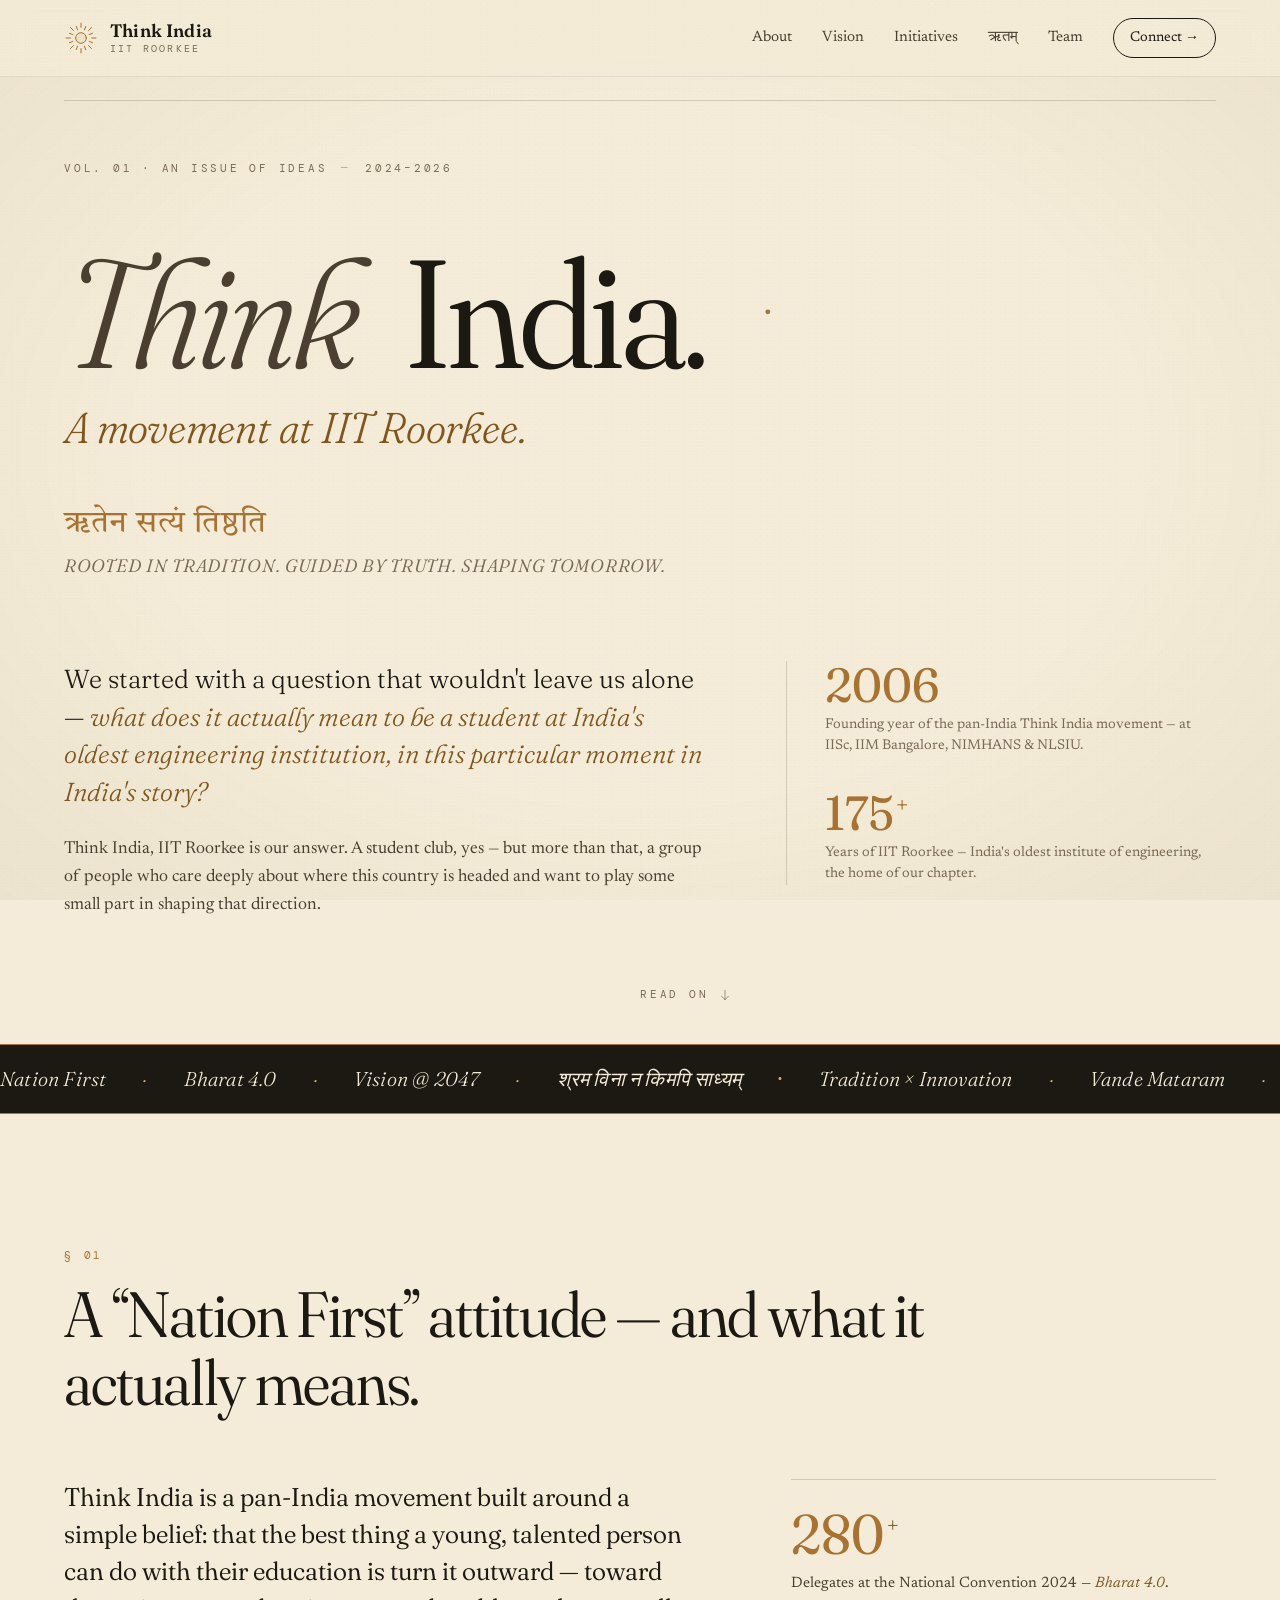
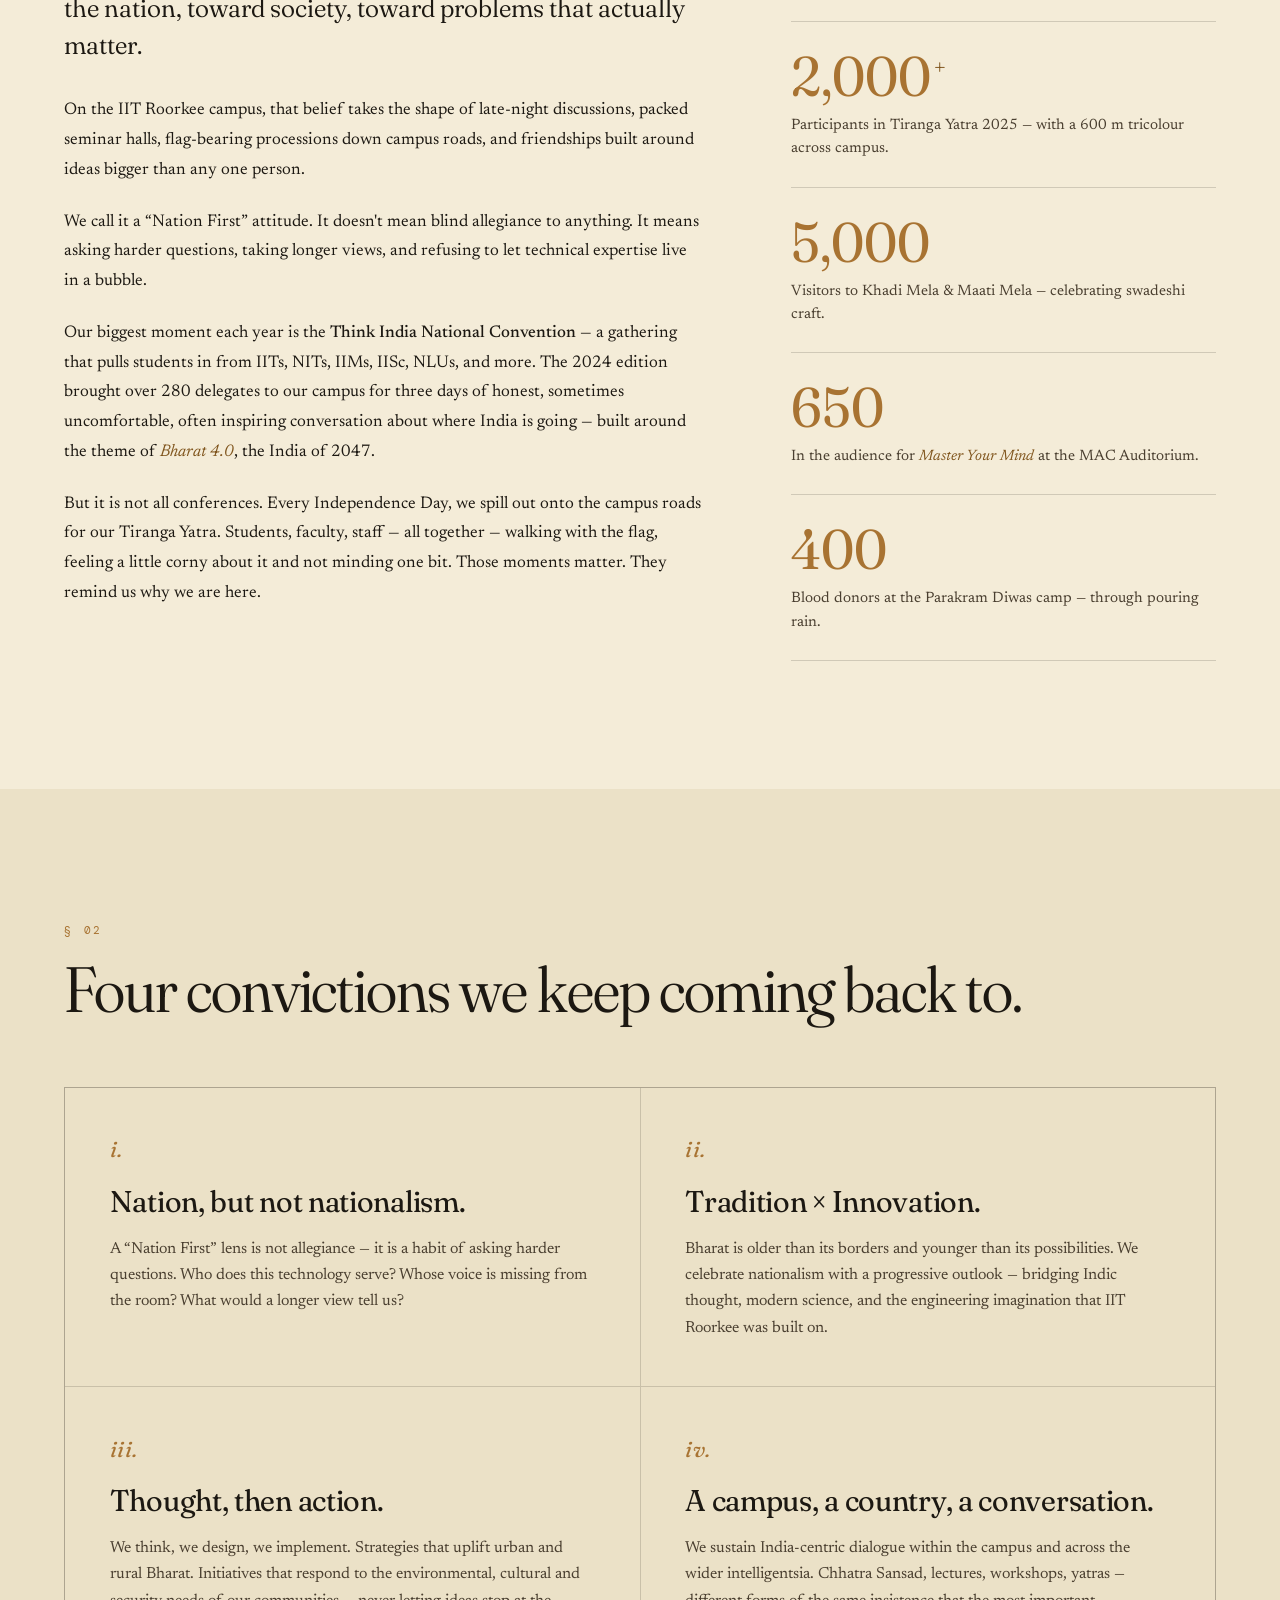
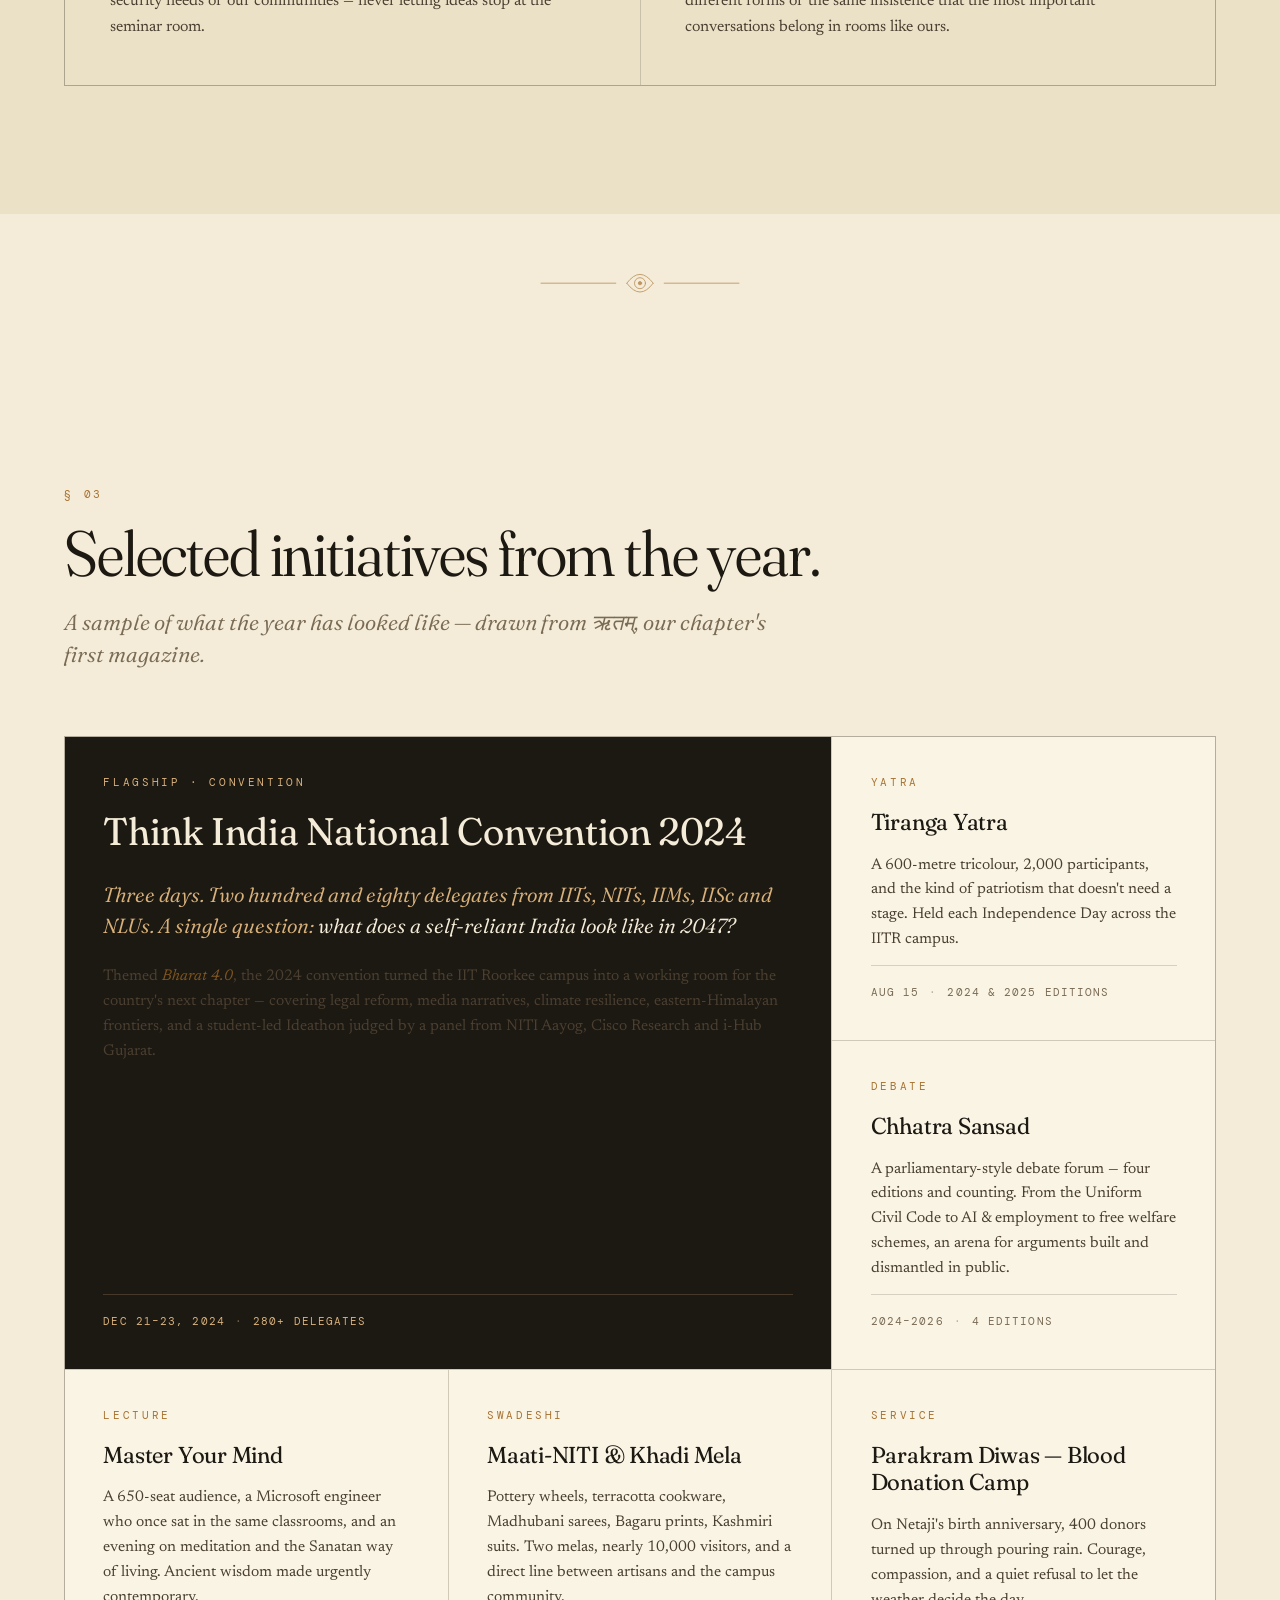
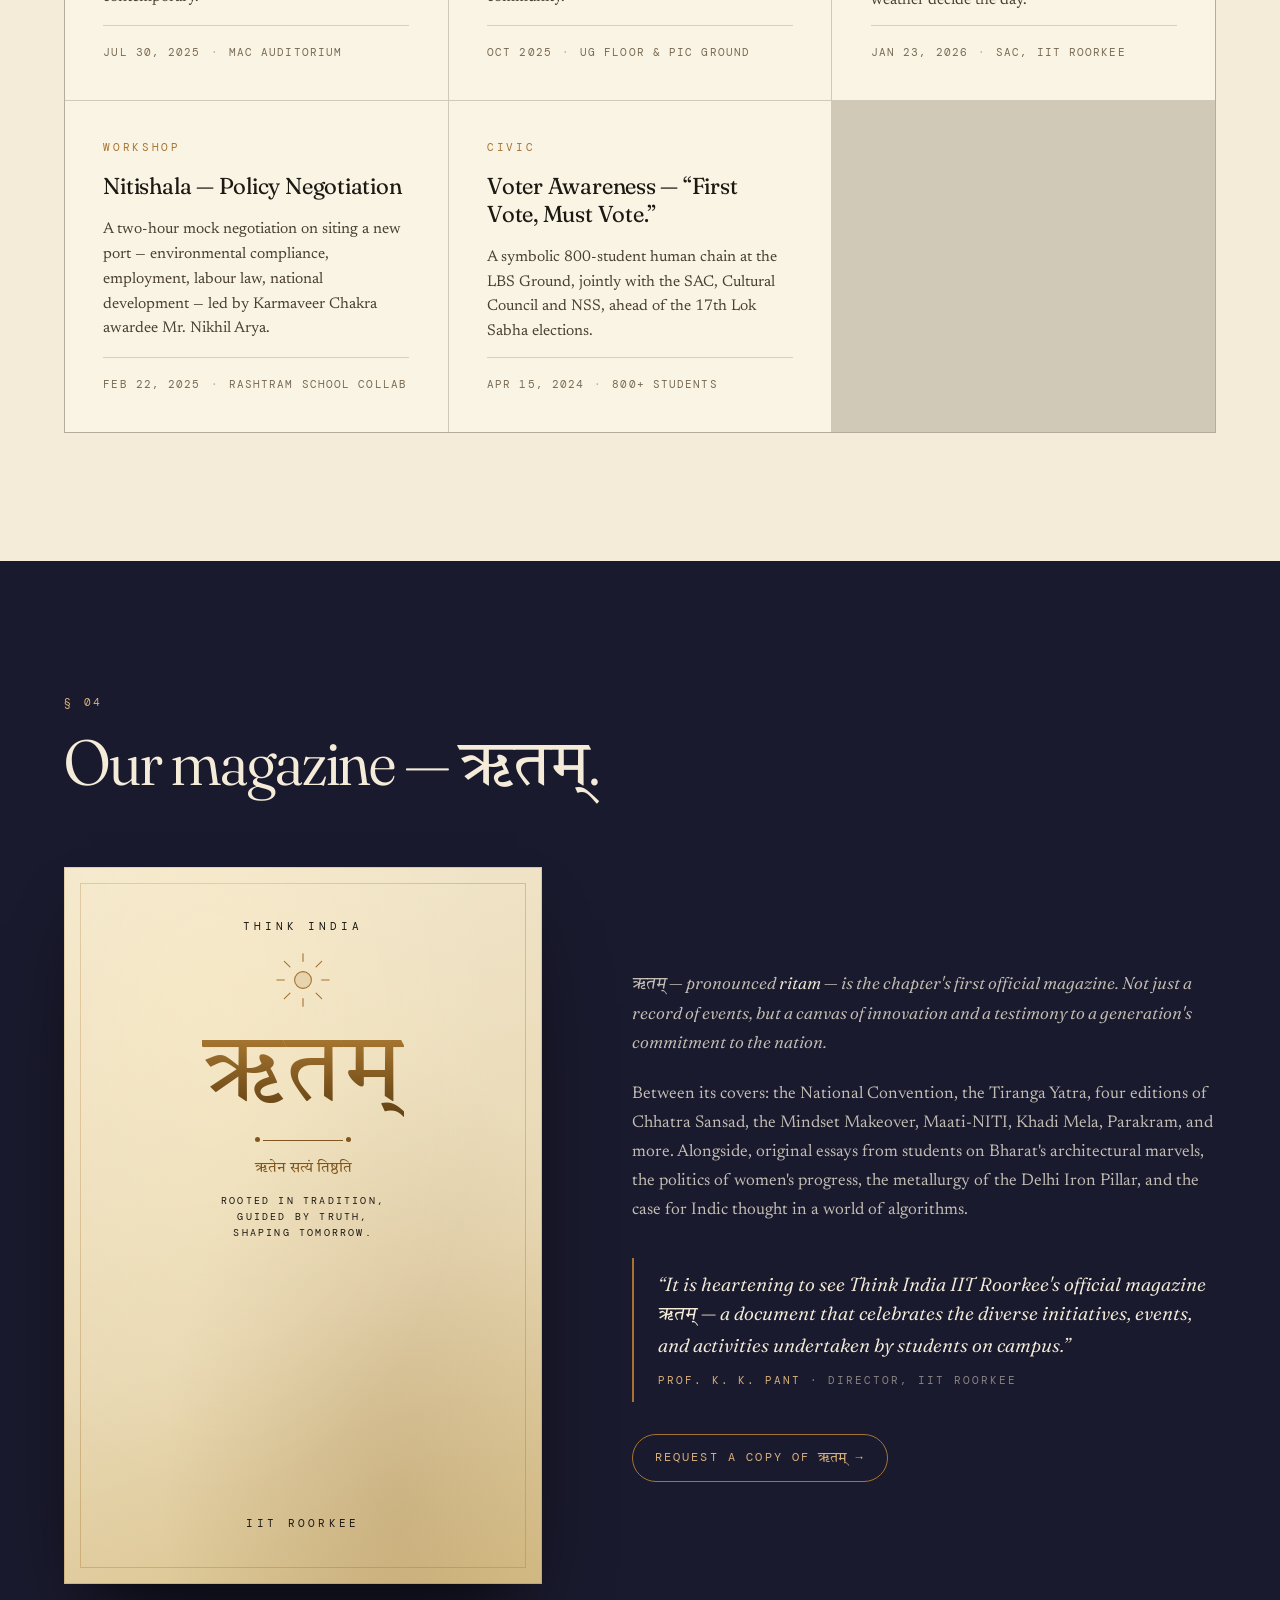
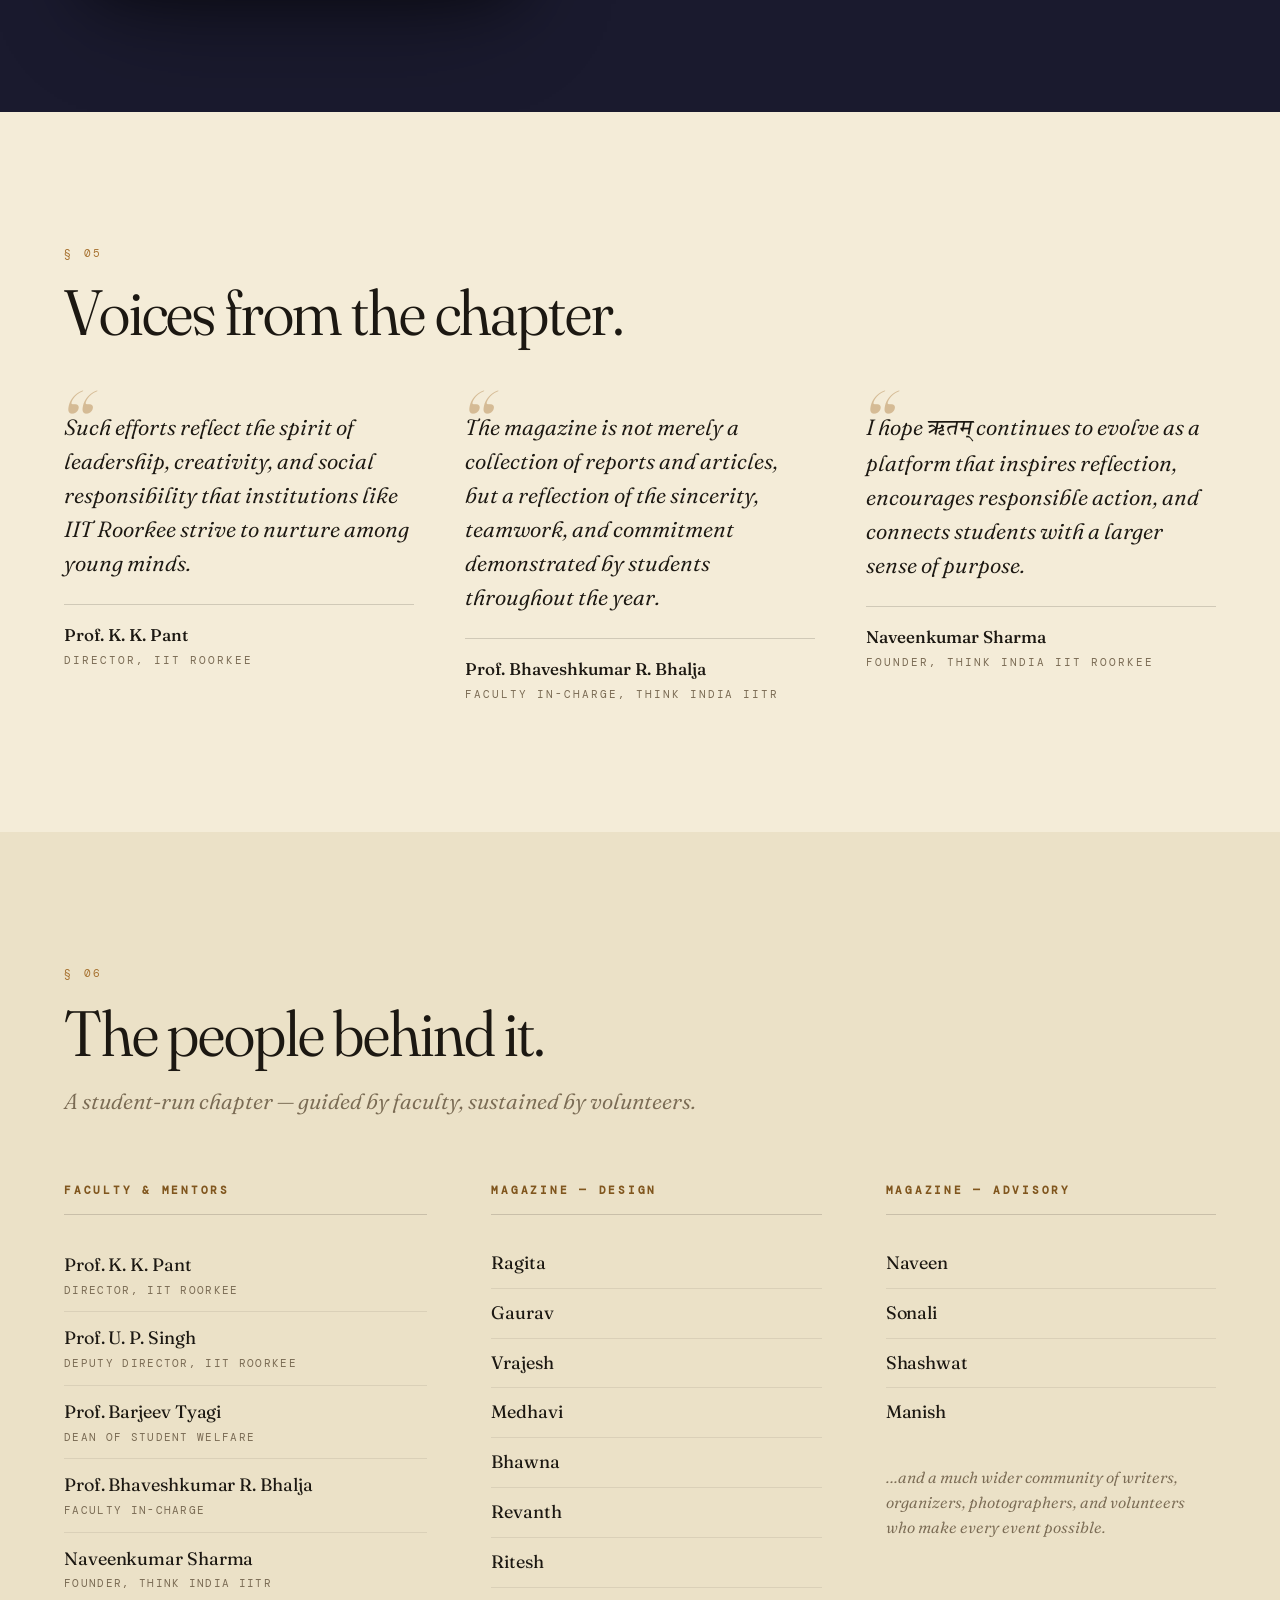
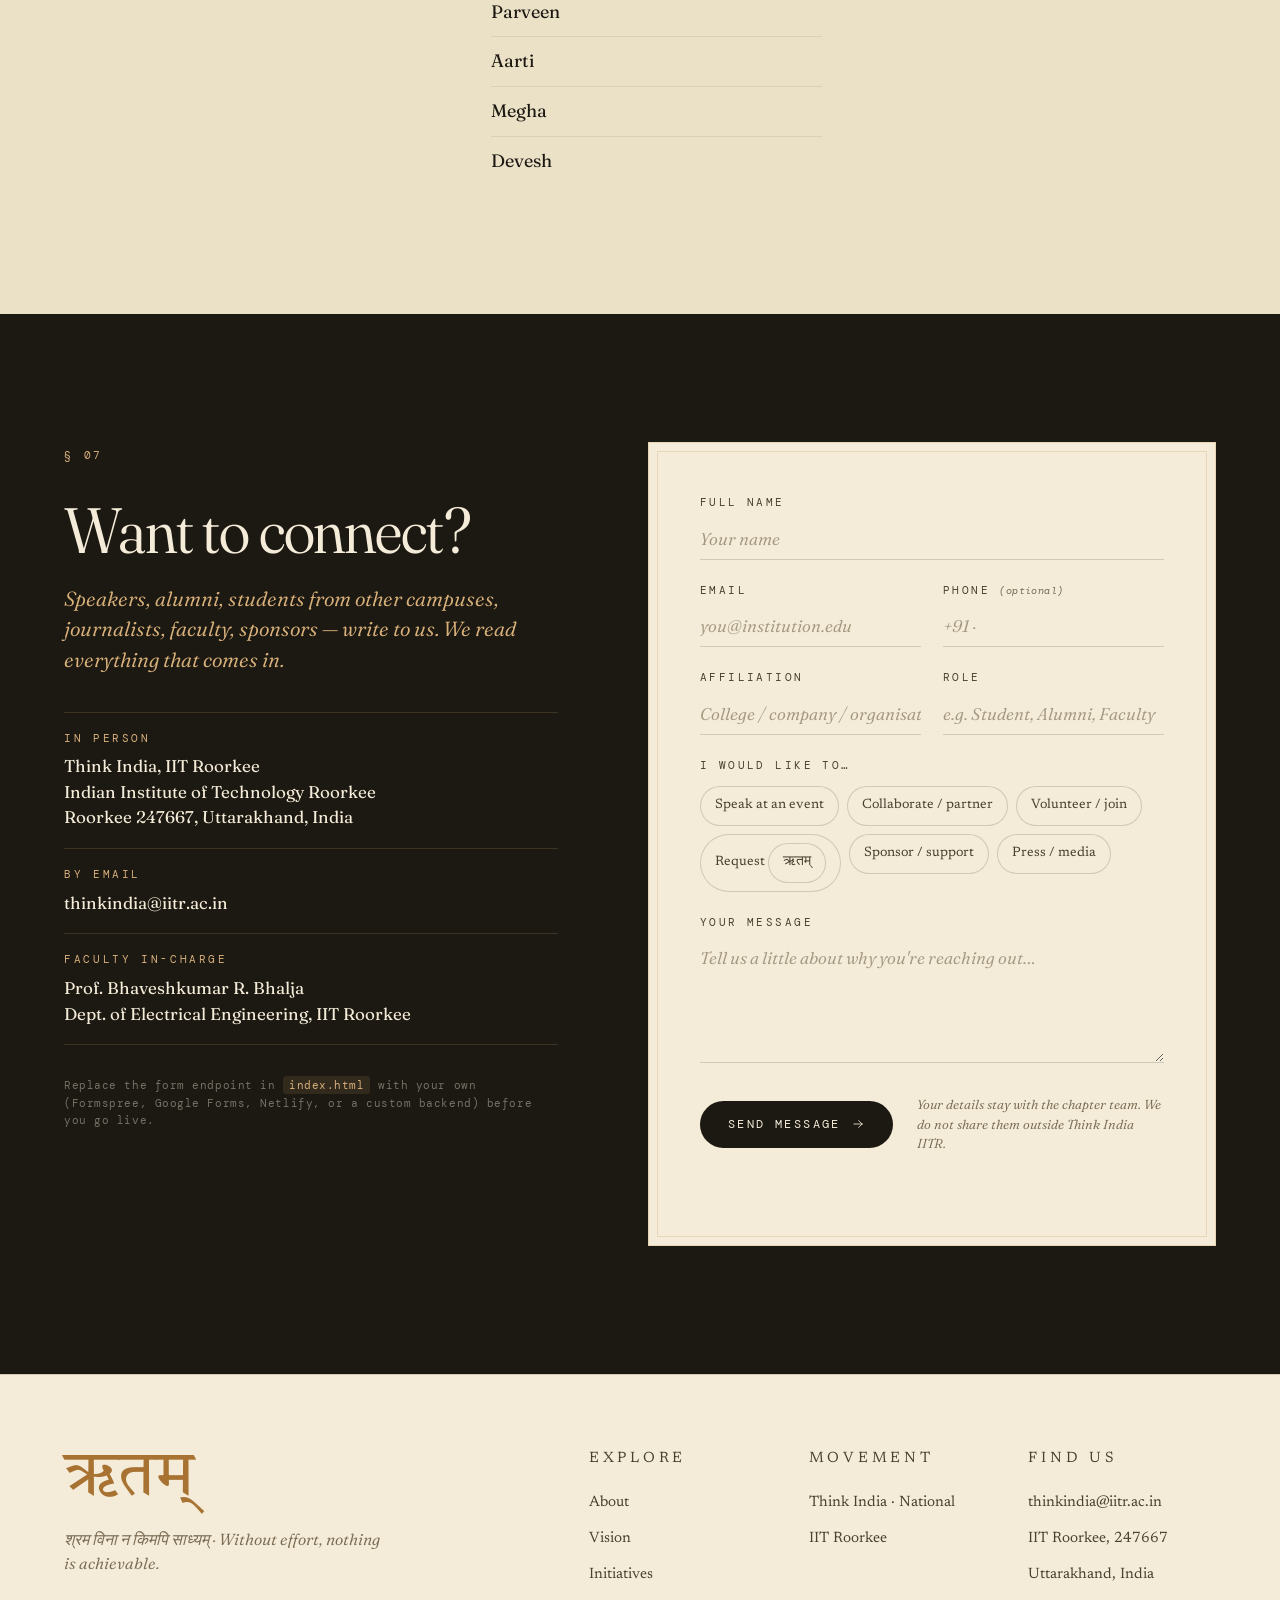
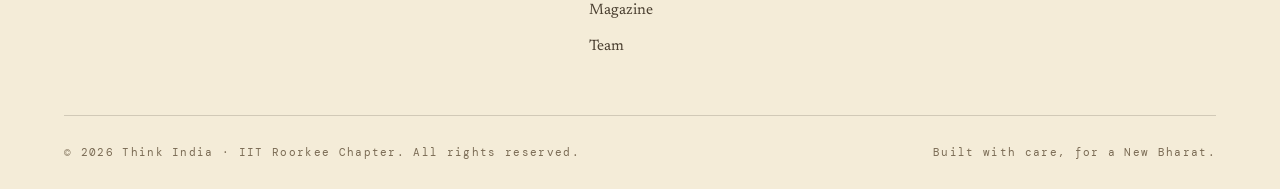
==== index.html @ 59eba66b "Add files via upload" ====
<!DOCTYPE html>
<html lang="en">
<head>
  <meta charset="UTF-8" />
  <meta name="viewport" content="width=device-width, initial-scale=1.0" />
  <title>Think India · IIT Roorkee — Rooted in Tradition, Guided by Truth</title>
  <meta name="description" content="Think India, IIT Roorkee — a student movement at India's oldest engineering institution, channeling youth potential into nation-building through dialogue, service, and a vision for Bharat 4.0." />

  <!-- Fonts: Fraunces (display serif with character) + Newsreader (literary body) + Tiro Devanagari Sanskrit (for ऋतम्) -->
  <link rel="preconnect" href="https://fonts.googleapis.com">
  <link rel="preconnect" href="https://fonts.gstatic.com" crossorigin>
  <link href="https://fonts.googleapis.com/css2?family=Fraunces:ital,opsz,wght,SOFT,WONK@0,9..144,300..900,0..100,0..1;1,9..144,300..900,0..100,0..1&family=Newsreader:ital,opsz,wght@0,6..72,300..700;1,6..72,300..700&family=Tiro+Devanagari+Sanskrit:ital@0;1&family=DM+Mono:wght@400;500&display=swap" rel="stylesheet">

  <link rel="stylesheet" href="styles.css" />
</head>
<body>

  <!-- ───────────────────────────  GRAIN OVERLAY  ─────────────────────────── -->
  <div class="grain" aria-hidden="true"></div>

  <!-- ───────────────────────────  NAVBAR  ─────────────────────────── -->
  <header class="nav" id="nav">
    <a href="#top" class="brand" aria-label="Think India IIT Roorkee — home">
      <svg class="brand-mark" viewBox="0 0 48 48" aria-hidden="true">
        <!-- Sun-rays chakra inspired mark -->
        <g stroke="currentColor" stroke-width="1.4" fill="none" stroke-linecap="round">
          <circle cx="24" cy="24" r="7.5" fill="currentColor" fill-opacity="0.08"/>
          <line x1="24" y1="3" x2="24" y2="9"/>
          <line x1="24" y1="39" x2="24" y2="45"/>
          <line x1="3" y1="24" x2="9" y2="24"/>
          <line x1="39" y1="24" x2="45" y2="24"/>
          <line x1="9.1" y1="9.1" x2="13.4" y2="13.4"/>
          <line x1="34.6" y1="34.6" x2="38.9" y2="38.9"/>
          <line x1="38.9" y1="9.1" x2="34.6" y2="13.4"/>
          <line x1="13.4" y1="34.6" x2="9.1" y2="38.9"/>
          <line x1="24" y1="6.5" x2="24" y2="11.5" transform="rotate(22.5 24 24)"/>
          <line x1="24" y1="6.5" x2="24" y2="11.5" transform="rotate(67.5 24 24)"/>
          <line x1="24" y1="6.5" x2="24" y2="11.5" transform="rotate(112.5 24 24)"/>
          <line x1="24" y1="6.5" x2="24" y2="11.5" transform="rotate(157.5 24 24)"/>
          <line x1="24" y1="6.5" x2="24" y2="11.5" transform="rotate(202.5 24 24)"/>
          <line x1="24" y1="6.5" x2="24" y2="11.5" transform="rotate(247.5 24 24)"/>
          <line x1="24" y1="6.5" x2="24" y2="11.5" transform="rotate(292.5 24 24)"/>
          <line x1="24" y1="6.5" x2="24" y2="11.5" transform="rotate(337.5 24 24)"/>
        </g>
      </svg>
      <span class="brand-text">
        <span class="brand-name">Think India</span>
        <span class="brand-sub">IIT Roorkee</span>
      </span>
    </a>

    <nav class="nav-links" aria-label="Primary">
      <a href="#about">About</a>
      <a href="#pillars">Vision</a>
      <a href="#initiatives">Initiatives</a>
      <a href="#magazine">ऋतम्</a>
      <a href="#team">Team</a>
      <a href="#connect" class="nav-cta">Connect →</a>
    </nav>

    <button class="nav-toggle" aria-label="Toggle menu" aria-expanded="false">
      <span></span><span></span><span></span>
    </button>
  </header>

  <!-- ───────────────────────────  HERO  ─────────────────────────── -->
  <section class="hero" id="top">
    <div class="hero-rule" aria-hidden="true"></div>

    <div class="hero-meta">
      <span class="hero-meta-label">Vol. 01 · An Issue of Ideas</span>
      <span class="hero-meta-divider">—</span>
      <span class="hero-meta-year">2024–2026</span>
    </div>

    <h1 class="hero-title">
      <span class="hero-title-pre">Think</span>
      <span class="hero-title-main">India.</span>
      <span class="hero-title-mark">
        <svg viewBox="0 0 40 40" aria-hidden="true">
          <circle cx="20" cy="20" r="3.5" fill="currentColor"/>
        </svg>
      </span>
      <span class="hero-title-sub">A movement at IIT Roorkee.</span>
    </h1>

    <div class="hero-shloka">
      <p class="hero-shloka-sanskrit">ऋतेन सत्यं तिष्ठति</p>
      <p class="hero-shloka-en">Rooted in tradition. Guided by truth. Shaping tomorrow.</p>
    </div>

    <div class="hero-grid">
      <div class="hero-grid-col hero-lede">
        <p>We started with a question that wouldn't leave us alone — <em>what does it actually mean to be a student at India's oldest engineering institution, in this particular moment in India's story?</em></p>
        <p class="hero-lede-2">Think India, IIT Roorkee is our answer. A student club, yes — but more than that, a group of people who care deeply about where this country is headed and want to play some small part in shaping that direction.</p>
      </div>

      <aside class="hero-grid-col hero-aside">
        <div class="hero-stat">
          <span class="hero-stat-num">2006</span>
          <span class="hero-stat-label">Founding year of the pan-India Think India movement — at IISc, IIM Bangalore, NIMHANS &amp; NLSIU.</span>
        </div>
        <div class="hero-stat">
          <span class="hero-stat-num">175<span class="hero-stat-plus">+</span></span>
          <span class="hero-stat-label">Years of IIT Roorkee — India's oldest institute of engineering, the home of our chapter.</span>
        </div>
      </aside>
    </div>

    <a href="#about" class="hero-scroll" aria-label="Scroll to read more">
      <span>Read on</span>
      <svg viewBox="0 0 24 24" aria-hidden="true"><path d="M12 4v16m0 0-6-6m6 6 6-6" stroke="currentColor" stroke-width="1.2" fill="none" stroke-linecap="round"/></svg>
    </a>
  </section>

  <!-- ───────────────────────────  RUNNING TICKER  ─────────────────────────── -->
  <div class="ticker" aria-hidden="true">
    <div class="ticker-track">
      <span>Nation First</span><span>·</span>
      <span>Bharat 4.0</span><span>·</span>
      <span>Vision @ 2047</span><span>·</span>
      <span>श्रम विना न किमपि साध्यम्</span><span>·</span>
      <span>Tradition × Innovation</span><span>·</span>
      <span>Vande Mataram</span><span>·</span>
      <span>Service · Dialogue · Dharma</span><span>·</span>
      <span>Nation First</span><span>·</span>
      <span>Bharat 4.0</span><span>·</span>
      <span>Vision @ 2047</span><span>·</span>
      <span>श्रम विना न किमपि साध्यम्</span><span>·</span>
      <span>Tradition × Innovation</span><span>·</span>
    </div>
  </div>

  <!-- ───────────────────────────  ABOUT  ─────────────────────────── -->
  <section class="section section-about" id="about">
    <header class="section-head">
      <span class="section-num">§ 01</span>
      <h2 class="section-title">A “Nation&nbsp;First” attitude — and what it actually means.</h2>
    </header>

    <div class="about-grid">
      <div class="about-text">
        <p class="about-lead">Think India is a pan-India movement built around a simple belief: that the best thing a young, talented person can do with their education is turn it outward — toward the nation, toward society, toward problems that actually matter.</p>

        <p>On the IIT Roorkee campus, that belief takes the shape of late-night discussions, packed seminar halls, flag-bearing processions down campus roads, and friendships built around ideas bigger than any one person.</p>

        <p>We call it a “Nation First” attitude. It doesn't mean blind allegiance to anything. It means asking harder questions, taking longer views, and refusing to let technical expertise live in a bubble.</p>

        <p>Our biggest moment each year is the <strong>Think India National Convention</strong> — a gathering that pulls students in from IITs, NITs, IIMs, IISc, NLUs, and more. The 2024 edition brought over 280 delegates to our campus for three days of honest, sometimes uncomfortable, often inspiring conversation about where India is going — built around the theme of <em>Bharat 4.0</em>, the India of 2047.</p>

        <p>But it is not all conferences. Every Independence Day, we spill out onto the campus roads for our Tiranga Yatra. Students, faculty, staff — all together — walking with the flag, feeling a little corny about it and not minding one bit. Those moments matter. They remind us why we are here.</p>
      </div>

      <aside class="about-stats" aria-label="Highlights">
        <div class="stat">
          <span class="stat-figure">280<span class="stat-plus">+</span></span>
          <span class="stat-line">Delegates at the National Convention 2024 — <em>Bharat 4.0</em>.</span>
        </div>
        <div class="stat">
          <span class="stat-figure">2,000<span class="stat-plus">+</span></span>
          <span class="stat-line">Participants in Tiranga Yatra 2025 — with a 600 m tricolour across campus.</span>
        </div>
        <div class="stat">
          <span class="stat-figure">5,000</span>
          <span class="stat-line">Visitors to Khadi Mela &amp; Maati Mela — celebrating swadeshi craft.</span>
        </div>
        <div class="stat">
          <span class="stat-figure">650</span>
          <span class="stat-line">In the audience for <em>Master Your Mind</em> at the MAC Auditorium.</span>
        </div>
        <div class="stat">
          <span class="stat-figure">400</span>
          <span class="stat-line">Blood donors at the Parakram Diwas camp — through pouring rain.</span>
        </div>
      </aside>
    </div>
  </section>

  <!-- ───────────────────────────  PILLARS  ─────────────────────────── -->
  <section class="section section-pillars" id="pillars">
    <header class="section-head">
      <span class="section-num">§ 02</span>
      <h2 class="section-title">Four convictions we keep coming back to.</h2>
    </header>

    <div class="pillars">
      <article class="pillar">
        <span class="pillar-num">i.</span>
        <h3 class="pillar-title">Nation, but not nationalism.</h3>
        <p>A “Nation First” lens is not allegiance — it is a habit of asking harder questions. Who does this technology serve? Whose voice is missing from the room? What would a longer view tell us?</p>
      </article>

      <article class="pillar">
        <span class="pillar-num">ii.</span>
        <h3 class="pillar-title">Tradition × Innovation.</h3>
        <p>Bharat is older than its borders and younger than its possibilities. We celebrate nationalism with a progressive outlook — bridging Indic thought, modern science, and the engineering imagination that IIT Roorkee was built on.</p>
      </article>

      <article class="pillar">
        <span class="pillar-num">iii.</span>
        <h3 class="pillar-title">Thought, then action.</h3>
        <p>We think, we design, we implement. Strategies that uplift urban and rural Bharat. Initiatives that respond to the environmental, cultural and security needs of our communities — never letting ideas stop at the seminar room.</p>
      </article>

      <article class="pillar">
        <span class="pillar-num">iv.</span>
        <h3 class="pillar-title">A campus, a country, a conversation.</h3>
        <p>We sustain India-centric dialogue within the campus and across the wider intelligentsia. Chhatra Sansad, lectures, workshops, yatras — different forms of the same insistence that the most important conversations belong in rooms like ours.</p>
      </article>
    </div>
  </section>

  <!-- ───────────────────────────  ORNAMENT  ─────────────────────────── -->
  <div class="ornament" aria-hidden="true">
    <svg viewBox="0 0 200 24" preserveAspectRatio="xMidYMid meet">
      <g stroke="currentColor" fill="none" stroke-width="0.8" stroke-linecap="round">
        <line x1="10" y1="12" x2="78" y2="12"/>
        <line x1="122" y1="12" x2="190" y2="12"/>
        <circle cx="100" cy="12" r="5"/>
        <circle cx="100" cy="12" r="1.5" fill="currentColor"/>
        <path d="M88 12 Q 94 4, 100 4 Q 106 4, 112 12"/>
        <path d="M88 12 Q 94 20, 100 20 Q 106 20, 112 12"/>
      </g>
    </svg>
  </div>

  <!-- ───────────────────────────  INITIATIVES  ─────────────────────────── -->
  <section class="section section-initiatives" id="initiatives">
    <header class="section-head">
      <span class="section-num">§ 03</span>
      <h2 class="section-title">Selected initiatives from the year.</h2>
      <p class="section-deck">A sample of what the year has looked like — drawn from <em>ऋतम्</em>, our chapter's first magazine.</p>
    </header>

    <div class="cards">

      <article class="card card-feature">
        <span class="card-kicker">Flagship · Convention</span>
        <h3 class="card-title">Think India National Convention 2024</h3>
        <p class="card-deck">Three days. Two hundred and eighty delegates from IITs, NITs, IIMs, IISc and NLUs. A single question: <em>what does a self-reliant India look like in 2047?</em></p>
        <p>Themed <em>Bharat 4.0</em>, the 2024 convention turned the IIT Roorkee campus into a working room for the country's next chapter — covering legal reform, media narratives, climate resilience, eastern-Himalayan frontiers, and a student-led Ideathon judged by a panel from NITI Aayog, Cisco Research and i-Hub Gujarat.</p>
        <div class="card-meta"><span>Dec 21–23, 2024</span><span>·</span><span>280+ delegates</span></div>
      </article>

      <article class="card">
        <span class="card-kicker">Yatra</span>
        <h3 class="card-title">Tiranga Yatra</h3>
        <p>A 600-metre tricolour, 2,000 participants, and the kind of patriotism that doesn't need a stage. Held each Independence Day across the IITR campus.</p>
        <div class="card-meta"><span>Aug 15</span><span>·</span><span>2024 &amp; 2025 editions</span></div>
      </article>

      <article class="card">
        <span class="card-kicker">Debate</span>
        <h3 class="card-title">Chhatra Sansad</h3>
        <p>A parliamentary-style debate forum — four editions and counting. From the Uniform Civil Code to AI &amp; employment to free welfare schemes, an arena for arguments built and dismantled in public.</p>
        <div class="card-meta"><span>2024–2026</span><span>·</span><span>4 editions</span></div>
      </article>

      <article class="card">
        <span class="card-kicker">Lecture</span>
        <h3 class="card-title">Master Your Mind</h3>
        <p>A 650-seat audience, a Microsoft engineer who once sat in the same classrooms, and an evening on meditation and the Sanatan way of living. Ancient wisdom made urgently contemporary.</p>
        <div class="card-meta"><span>Jul 30, 2025</span><span>·</span><span>MAC Auditorium</span></div>
      </article>

      <article class="card">
        <span class="card-kicker">Swadeshi</span>
        <h3 class="card-title">Maati-NITI &amp; Khadi Mela</h3>
        <p>Pottery wheels, terracotta cookware, Madhubani sarees, Bagaru prints, Kashmiri suits. Two melas, nearly 10,000 visitors, and a direct line between artisans and the campus community.</p>
        <div class="card-meta"><span>Oct 2025</span><span>·</span><span>UG Floor &amp; PIC Ground</span></div>
      </article>

      <article class="card">
        <span class="card-kicker">Service</span>
        <h3 class="card-title">Parakram Diwas — Blood Donation Camp</h3>
        <p>On Netaji's birth anniversary, 400 donors turned up through pouring rain. Courage, compassion, and a quiet refusal to let the weather decide the day.</p>
        <div class="card-meta"><span>Jan 23, 2026</span><span>·</span><span>SAC, IIT Roorkee</span></div>
      </article>

      <article class="card">
        <span class="card-kicker">Workshop</span>
        <h3 class="card-title">Nitishala — Policy Negotiation</h3>
        <p>A two-hour mock negotiation on siting a new port — environmental compliance, employment, labour law, national development — led by Karmaveer Chakra awardee Mr. Nikhil Arya.</p>
        <div class="card-meta"><span>Feb 22, 2025</span><span>·</span><span>Rashtram School collab</span></div>
      </article>

      <article class="card">
        <span class="card-kicker">Civic</span>
        <h3 class="card-title">Voter Awareness — “First Vote, Must Vote.”</h3>
        <p>A symbolic 800-student human chain at the LBS Ground, jointly with the SAC, Cultural Council and NSS, ahead of the 17th Lok Sabha elections.</p>
        <div class="card-meta"><span>Apr 15, 2024</span><span>·</span><span>800+ students</span></div>
      </article>

    </div>
  </section>

  <!-- ───────────────────────────  MAGAZINE: ऋतम्  ─────────────────────────── -->
  <section class="section section-magazine" id="magazine">
    <header class="section-head section-head-light">
      <span class="section-num section-num-light">§ 04</span>
      <h2 class="section-title section-title-light">Our magazine — <span class="devnagri">ऋतम्</span>.</h2>
    </header>

    <div class="magazine-grid">
      <div class="magazine-cover" aria-hidden="true">
        <div class="magazine-cover-inner">
          <span class="mc-top">THINK INDIA</span>
          <div class="mc-mark">
            <svg viewBox="0 0 60 60">
              <g stroke="currentColor" fill="none" stroke-width="1.2" stroke-linecap="round">
                <circle cx="30" cy="30" r="9" fill="currentColor" fill-opacity="0.15"/>
                <line x1="30" y1="2" x2="30" y2="10"/>
                <line x1="30" y1="50" x2="30" y2="58"/>
                <line x1="2" y1="30" x2="10" y2="30"/>
                <line x1="50" y1="30" x2="58" y2="30"/>
                <line x1="10" y1="10" x2="16" y2="16"/>
                <line x1="44" y1="44" x2="50" y2="50"/>
                <line x1="50" y1="10" x2="44" y2="16"/>
                <line x1="16" y1="44" x2="10" y2="50"/>
              </g>
            </svg>
          </div>
          <span class="mc-title devnagri">ऋतम्</span>
          <span class="mc-rule"></span>
          <span class="mc-shloka devnagri">ऋतेन सत्यं तिष्ठति</span>
          <span class="mc-tag">ROOTED IN TRADITION,<br/>GUIDED BY TRUTH,<br/>SHAPING TOMORROW.</span>
          <span class="mc-bottom">IIT ROORKEE</span>
        </div>
      </div>

      <div class="magazine-text">
        <p class="magazine-deck"><span class="devnagri">ऋतम्</span> — pronounced <em>ritam</em> — is the chapter's first official magazine. Not just a record of events, but a canvas of innovation and a testimony to a generation's commitment to the nation.</p>

        <p>Between its covers: the National Convention, the Tiranga Yatra, four editions of Chhatra Sansad, the Mindset Makeover, Maati-NITI, Khadi Mela, Parakram, and more. Alongside, original essays from students on Bharat's architectural marvels, the politics of women's progress, the metallurgy of the Delhi Iron Pillar, and the case for Indic thought in a world of algorithms.</p>

        <blockquote>
          <p>“It is heartening to see Think India IIT Roorkee's official magazine <span class="devnagri">ऋतम्</span> — a document that celebrates the diverse initiatives, events, and activities undertaken by students on campus.”</p>
          <cite>Prof. K. K. Pant<span> · Director, IIT Roorkee</span></cite>
        </blockquote>

        <a href="#connect" class="btn-ghost">Request a copy of <span class="devnagri">ऋतम्</span> →</a>
      </div>
    </div>
  </section>

  <!-- ───────────────────────────  VOICES  ─────────────────────────── -->
  <section class="section section-voices">
    <header class="section-head">
      <span class="section-num">§ 05</span>
      <h2 class="section-title">Voices from the chapter.</h2>
    </header>

    <div class="voices">
      <figure class="voice">
        <blockquote>
          <p>Such efforts reflect the spirit of leadership, creativity, and social responsibility that institutions like IIT Roorkee strive to nurture among young minds.</p>
        </blockquote>
        <figcaption>
          <span class="voice-name">Prof. K. K. Pant</span>
          <span class="voice-role">Director, IIT Roorkee</span>
        </figcaption>
      </figure>

      <figure class="voice">
        <blockquote>
          <p>The magazine is not merely a collection of reports and articles, but a reflection of the sincerity, teamwork, and commitment demonstrated by students throughout the year.</p>
        </blockquote>
        <figcaption>
          <span class="voice-name">Prof. Bhaveshkumar R. Bhalja</span>
          <span class="voice-role">Faculty In-Charge, Think India IITR</span>
        </figcaption>
      </figure>

      <figure class="voice">
        <blockquote>
          <p>I hope <span class="devnagri">ऋतम्</span> continues to evolve as a platform that inspires reflection, encourages responsible action, and connects students with a larger sense of purpose.</p>
        </blockquote>
        <figcaption>
          <span class="voice-name">Naveenkumar Sharma</span>
          <span class="voice-role">Founder, Think India IIT Roorkee</span>
        </figcaption>
      </figure>
    </div>
  </section>

  <!-- ───────────────────────────  TEAM  ─────────────────────────── -->
  <section class="section section-team" id="team">
    <header class="section-head">
      <span class="section-num">§ 06</span>
      <h2 class="section-title">The people behind it.</h2>
      <p class="section-deck">A student-run chapter — guided by faculty, sustained by volunteers.</p>
    </header>

    <div class="team-grid">
      <div class="team-block">
        <h3 class="team-block-title">Faculty &amp; mentors</h3>
        <ul class="team-list">
          <li><span class="team-name">Prof. K. K. Pant</span><span class="team-role">Director, IIT Roorkee</span></li>
          <li><span class="team-name">Prof. U. P. Singh</span><span class="team-role">Deputy Director, IIT Roorkee</span></li>
          <li><span class="team-name">Prof. Barjeev Tyagi</span><span class="team-role">Dean of Student Welfare</span></li>
          <li><span class="team-name">Prof. Bhaveshkumar R. Bhalja</span><span class="team-role">Faculty In-Charge</span></li>
          <li><span class="team-name">Naveenkumar Sharma</span><span class="team-role">Founder, Think India IITR</span></li>
        </ul>
      </div>

      <div class="team-block">
        <h3 class="team-block-title">Magazine — design</h3>
        <ul class="team-list team-list-compact">
          <li><span class="team-name">Ragita</span></li>
          <li><span class="team-name">Gaurav</span></li>
          <li><span class="team-name">Vrajesh</span></li>
          <li><span class="team-name">Medhavi</span></li>
          <li><span class="team-name">Bhawna</span></li>
          <li><span class="team-name">Revanth</span></li>
          <li><span class="team-name">Ritesh</span></li>
          <li><span class="team-name">Parveen</span></li>
          <li><span class="team-name">Aarti</span></li>
          <li><span class="team-name">Megha</span></li>
          <li><span class="team-name">Devesh</span></li>
        </ul>
      </div>

      <div class="team-block">
        <h3 class="team-block-title">Magazine — advisory</h3>
        <ul class="team-list team-list-compact">
          <li><span class="team-name">Naveen</span></li>
          <li><span class="team-name">Sonali</span></li>
          <li><span class="team-name">Shashwat</span></li>
          <li><span class="team-name">Manish</span></li>
        </ul>
        <p class="team-note">…and a much wider community of writers, organizers, photographers, and volunteers who make every event possible.</p>
      </div>
    </div>
  </section>

  <!-- ───────────────────────────  CONNECT FORM  ─────────────────────────── -->
  <section class="section section-connect" id="connect">
    <div class="connect-grid">
      <div class="connect-text">
        <span class="section-num">§ 07</span>
        <h2 class="connect-title">Want to connect?</h2>
        <p class="connect-deck">Speakers, alumni, students from other campuses, journalists, faculty, sponsors — write to us. We read everything that comes in.</p>

        <ul class="connect-channels">
          <li>
            <span class="connect-channel-label">In person</span>
            <span class="connect-channel-value">Think India, IIT Roorkee<br/>Indian Institute of Technology Roorkee<br/>Roorkee 247667, Uttarakhand, India</span>
          </li>
          <li>
            <span class="connect-channel-label">By email</span>
            <a class="connect-channel-value" href="mailto:thinkindia@iitr.ac.in">thinkindia@iitr.ac.in</a>
          </li>
          <li>
            <span class="connect-channel-label">Faculty In-Charge</span>
            <span class="connect-channel-value">Prof. Bhaveshkumar R. Bhalja<br/>Dept. of Electrical Engineering, IIT Roorkee</span>
          </li>
        </ul>

        <p class="connect-fine">Replace the form endpoint in <code>index.html</code> with your own (Formspree, Google Forms, Netlify, or a custom backend) before you go live.</p>
      </div>

      <form class="connect-form" id="connect-form"
          name="connect"
          method="POST"
          data-netlify="true"
          netlify-honeypot="bot-field">
  <input type="hidden" name="form-name" value="connect" />
  <p class="hidden" style="display:none">
    <label>Don't fill this out: <input name="bot-field" /></label>
  </p>
        <div class="form-row">
          <label class="form-field">
            <span class="form-label">Full name</span>
            <input type="text" name="name" required autocomplete="name" placeholder="Your name" />
          </label>
        </div>

        <div class="form-row form-row-2">
          <label class="form-field">
            <span class="form-label">Email</span>
            <input type="email" name="email" required autocomplete="email" placeholder="you@institution.edu" />
          </label>
          <label class="form-field">
            <span class="form-label">Phone <span class="form-opt">(optional)</span></span>
            <input type="tel" name="phone" autocomplete="tel" placeholder="+91 ·" />
          </label>
        </div>

        <div class="form-row form-row-2">
          <label class="form-field">
            <span class="form-label">Affiliation</span>
            <input type="text" name="affiliation" placeholder="College / company / organisation" />
          </label>
          <label class="form-field">
            <span class="form-label">Role</span>
            <input type="text" name="role" placeholder="e.g. Student, Alumni, Faculty" />
          </label>
        </div>

        <div class="form-row">
          <fieldset class="form-fieldset">
            <legend class="form-label">I would like to…</legend>
            <div class="form-chips">
              <label class="chip"><input type="checkbox" name="interest" value="speak"/><span>Speak at an event</span></label>
              <label class="chip"><input type="checkbox" name="interest" value="collab"/><span>Collaborate / partner</span></label>
              <label class="chip"><input type="checkbox" name="interest" value="volunteer"/><span>Volunteer / join</span></label>
              <label class="chip"><input type="checkbox" name="interest" value="magazine"/><span>Request <span class="devnagri">ऋतम्</span></span></label>
              <label class="chip"><input type="checkbox" name="interest" value="sponsor"/><span>Sponsor / support</span></label>
              <label class="chip"><input type="checkbox" name="interest" value="press"/><span>Press / media</span></label>
            </div>
          </fieldset>
        </div>

        <div class="form-row">
          <label class="form-field">
            <span class="form-label">Your message</span>
            <textarea name="message" rows="5" required placeholder="Tell us a little about why you're reaching out…"></textarea>
          </label>
        </div>

        <div class="form-row form-row-actions">
          <button type="submit" class="btn-primary">
            <span>Send message</span>
            <svg viewBox="0 0 24 24" aria-hidden="true"><path d="M5 12h14m0 0-6-6m6 6-6 6" stroke="currentColor" stroke-width="1.4" fill="none" stroke-linecap="round"/></svg>
          </button>
          <span class="form-privacy">Your details stay with the chapter team. We do not share them outside Think India IITR.</span>
        </div>

        <div class="form-status" id="form-status" role="status" aria-live="polite"></div>
      </form>
    </div>
  </section>

  <!-- ───────────────────────────  FOOTER  ─────────────────────────── -->
  <footer class="footer">
    <div class="footer-top">
      <div class="footer-brand">
        <span class="footer-mark devnagri">ऋतम्</span>
        <p class="footer-motto">श्रम विना न किमपि साध्यम् · Without effort, nothing is achievable.</p>
      </div>

      <div class="footer-cols">
        <div class="footer-col">
          <span class="footer-col-title">Explore</span>
          <a href="#about">About</a>
          <a href="#pillars">Vision</a>
          <a href="#initiatives">Initiatives</a>
          <a href="#magazine">Magazine</a>
          <a href="#team">Team</a>
        </div>

        <div class="footer-col">
          <span class="footer-col-title">Movement</span>
          <a href="https://www.thinkindiaofficial.org" target="_blank" rel="noopener">Think India · National</a>
          <a href="https://www.iitr.ac.in" target="_blank" rel="noopener">IIT Roorkee</a>
        </div>

        <div class="footer-col">
          <span class="footer-col-title">Find us</span>
          <a href="mailto:thinkindia@iitr.ac.in">thinkindia@iitr.ac.in</a>
          <span>IIT Roorkee, 247667</span>
          <span>Uttarakhand, India</span>
        </div>
      </div>
    </div>

    <div class="footer-bottom">
      <span>© <span id="year">2026</span> Think India · IIT Roorkee Chapter. All rights reserved.</span>
      <span>Built with care, for a New Bharat.</span>
    </div>
  </footer>

  <script src="script.js"></script>
</body>
</html>
---- styles.css ----
/* ============================================================
   Think India · IIT Roorkee — Website
   A refined editorial design rooted in the ऋतम् magazine aesthetic.
   Parchment, deep ink, antique gold, and a touch of indigo.
   ============================================================ */

/* ─────────────────────────  TOKENS  ───────────────────────── */
:root {
  /* Palette — drawn from the magazine cover. */
  --ink:           #1c1812;       /* deep warm black for text */
  --ink-soft:      #4a3f30;       /* secondary text */
  --ink-muted:     #7a6b54;       /* muted captions */
  --paper:         #f4ecd8;       /* primary parchment */
  --paper-2:       #ebe1c7;       /* slightly darker panels */
  --paper-3:       #f9f4e4;       /* lifted cards */
  --gold:          #a87332;       /* primary accent — antique gold */
  --gold-deep:     #80561e;       /* hover / pressed */
  --gold-soft:     #d7b07a;       /* highlights */
  --emerald:       #2a4a3a;       /* deep green — subtle 2nd accent */
  --indigo-dark:   #1a1a2e;       /* magazine section bg */
  --indigo-paper:  #efe6cf;       /* magazine cream */
  --line:          rgba(28, 24, 18, 0.16);
  --line-soft:     rgba(28, 24, 18, 0.08);

  /* Typography */
  --f-display: "Fraunces", "Cormorant Garamond", Georgia, serif;
  --f-body:    "Newsreader", "EB Garamond", Georgia, serif;
  --f-deva:    "Tiro Devanagari Sanskrit", "Newsreader", serif;
  --f-mono:    "DM Mono", "JetBrains Mono", ui-monospace, monospace;

  /* Spacing */
  --shell-pad-x: clamp(20px, 5vw, 80px);
  --section-y:   clamp(72px, 10vw, 144px);

  /* Motion */
  --ease: cubic-bezier(0.22, 1, 0.36, 1);
}

/* ─────────────────────────  RESET  ───────────────────────── */
*, *::before, *::after { box-sizing: border-box; }
html { scroll-behavior: smooth; -webkit-text-size-adjust: 100%; }
body {
  margin: 0;
  font-family: var(--f-body);
  font-weight: 400;
  font-size: 17px;
  line-height: 1.6;
  color: var(--ink);
  background: var(--paper);
  -webkit-font-smoothing: antialiased;
  -moz-osx-font-smoothing: grayscale;
  font-feature-settings: "kern", "liga", "calt";
  overflow-x: hidden;
}

img { max-width: 100%; display: block; }
a   { color: inherit; text-decoration: none; }
button { font: inherit; cursor: pointer; }

::selection { background: var(--gold); color: var(--paper); }

/* Devanagari helper — applied wherever Sanskrit appears */
.devnagri {
  font-family: var(--f-deva);
  font-weight: 400;
  letter-spacing: 0;
}

/* ─────────────────────────  PAPER GRAIN  ───────────────────────── */
.grain {
  position: fixed;
  inset: 0;
  pointer-events: none;
  z-index: 100;
  opacity: 0.35;
  mix-blend-mode: multiply;
  background-image:
    radial-gradient(rgba(80, 60, 30, 0.04) 1px, transparent 1px),
    radial-gradient(rgba(80, 60, 30, 0.03) 1px, transparent 1px);
  background-size: 3px 3px, 7px 7px;
  background-position: 0 0, 1px 1px;
}

/* Subtle vignette to soften the page edges */
body::before {
  content: "";
  position: fixed;
  inset: 0;
  pointer-events: none;
  z-index: 1;
  background:
    radial-gradient(ellipse at center, transparent 55%, rgba(112, 86, 46, 0.06) 100%);
}

/* ─────────────────────────  NAV  ───────────────────────── */
.nav {
  position: fixed;
  top: 0; left: 0; right: 0;
  z-index: 50;
  display: flex;
  align-items: center;
  justify-content: space-between;
  padding: 18px var(--shell-pad-x);
  background: rgba(244, 236, 216, 0.86);
  backdrop-filter: blur(14px) saturate(140%);
  -webkit-backdrop-filter: blur(14px) saturate(140%);
  border-bottom: 1px solid var(--line-soft);
  transition: padding 0.35s var(--ease), background 0.35s var(--ease);
}
.nav.is-scrolled { padding-top: 12px; padding-bottom: 12px; }

.brand {
  display: flex;
  align-items: center;
  gap: 12px;
  color: var(--ink);
}
.brand-mark {
  width: 34px; height: 34px;
  color: var(--gold);
  flex-shrink: 0;
  transition: transform 0.6s var(--ease);
}
.brand:hover .brand-mark { transform: rotate(45deg); }

.brand-text { display: flex; flex-direction: column; line-height: 1; }
.brand-name {
  font-family: var(--f-display);
  font-weight: 600;
  font-size: 18px;
  letter-spacing: 0.01em;
  font-variation-settings: "opsz" 36, "SOFT" 30;
}
.brand-sub {
  font-family: var(--f-mono);
  font-size: 10px;
  letter-spacing: 0.22em;
  text-transform: uppercase;
  color: var(--ink-muted);
  margin-top: 4px;
}

.nav-links {
  display: flex;
  align-items: center;
  gap: 30px;
}
.nav-links a {
  font-family: var(--f-body);
  font-size: 15px;
  color: var(--ink-soft);
  position: relative;
  transition: color 0.25s var(--ease);
}
.nav-links a:not(.nav-cta)::after {
  content: "";
  position: absolute;
  left: 0; right: 100%;
  bottom: -4px;
  height: 1px;
  background: var(--gold);
  transition: right 0.4s var(--ease);
}
.nav-links a:hover { color: var(--ink); }
.nav-links a:hover::after { right: 0; }

.nav-cta {
  padding: 8px 16px;
  border: 1px solid var(--ink);
  color: var(--ink) !important;
  border-radius: 999px;
  font-size: 14px !important;
  transition: background 0.25s var(--ease), color 0.25s var(--ease);
}
.nav-cta:hover { background: var(--ink); color: var(--paper) !important; }

.nav-toggle {
  display: none;
  flex-direction: column;
  gap: 4px;
  width: 32px; height: 32px;
  padding: 6px;
  background: transparent;
  border: 0;
}
.nav-toggle span {
  display: block;
  height: 1.5px;
  background: var(--ink);
  transition: transform 0.3s var(--ease), opacity 0.3s var(--ease);
}
.nav-toggle.is-open span:nth-child(1) { transform: translateY(5.5px) rotate(45deg); }
.nav-toggle.is-open span:nth-child(2) { opacity: 0; }
.nav-toggle.is-open span:nth-child(3) { transform: translateY(-5.5px) rotate(-45deg); }

/* ─────────────────────────  HERO  ───────────────────────── */
.hero {
  position: relative;
  padding: 160px var(--shell-pad-x) 100px;
  min-height: 100vh;
  display: flex;
  flex-direction: column;
  justify-content: center;
}

/* Top horizontal hairline that crosses the hero */
.hero-rule {
  position: absolute;
  top: 100px; left: var(--shell-pad-x); right: var(--shell-pad-x);
  height: 1px;
  background: var(--line);
}

.hero-meta {
  display: flex;
  align-items: center;
  gap: 14px;
  font-family: var(--f-mono);
  font-size: 11px;
  letter-spacing: 0.25em;
  text-transform: uppercase;
  color: var(--ink-muted);
  margin-bottom: 64px;
  opacity: 0;
  transform: translateY(8px);
  animation: rise 1s var(--ease) 0.15s forwards;
}
.hero-meta-divider { opacity: 0.5; }

.hero-title {
  font-family: var(--f-display);
  font-weight: 350;
  font-size: clamp(54px, 12vw, 168px);
  line-height: 0.92;
  letter-spacing: -0.025em;
  font-variation-settings: "opsz" 144, "SOFT" 50, "WONK" 1;
  margin: 0 0 56px;
  display: flex;
  flex-wrap: wrap;
  align-items: baseline;
  column-gap: 0.32em;
  row-gap: 0.05em;
}
.hero-title-pre,
.hero-title-main,
.hero-title-sub {
  opacity: 0;
  transform: translateY(20px);
  animation: rise 1.1s var(--ease) forwards;
}
.hero-title-pre  { animation-delay: 0.25s; font-style: italic; font-weight: 300; color: var(--ink-soft); }
.hero-title-main { animation-delay: 0.4s; }
.hero-title-mark {
  width: 0.18em; height: 0.18em;
  opacity: 0;
  animation: pop 0.6s var(--ease) 1s forwards;
  align-self: center;
  display: inline-flex;
  color: var(--gold);
}
.hero-title-mark svg { width: 100%; height: 100%; }
.hero-title-sub {
  font-family: var(--f-display);
  font-weight: 300;
  font-style: italic;
  font-size: 0.28em;
  letter-spacing: -0.005em;
  color: var(--gold-deep);
  animation-delay: 0.55s;
  display: block;
  width: 100%;
  margin-top: 0.4em;
  font-variation-settings: "opsz" 72, "SOFT" 60;
}

.hero-shloka {
  margin-bottom: 80px;
  opacity: 0;
  transform: translateY(12px);
  animation: rise 1.1s var(--ease) 0.85s forwards;
}
.hero-shloka-sanskrit {
  font-family: var(--f-deva);
  font-size: clamp(22px, 2.4vw, 32px);
  color: var(--gold);
  margin: 0 0 6px;
  line-height: 1.4;
  letter-spacing: 0.02em;
}
.hero-shloka-en {
  font-family: var(--f-display);
  font-style: italic;
  font-weight: 350;
  font-size: clamp(15px, 1.4vw, 18px);
  color: var(--ink-muted);
  letter-spacing: 0.04em;
  text-transform: uppercase;
  margin: 0;
}

.hero-grid {
  display: grid;
  grid-template-columns: 1.5fr 1fr;
  gap: clamp(40px, 6vw, 100px);
  align-items: start;
  opacity: 0;
  transform: translateY(20px);
  animation: rise 1.1s var(--ease) 1.05s forwards;
}

.hero-lede p {
  font-family: var(--f-display);
  font-weight: 300;
  font-size: clamp(20px, 2.1vw, 26px);
  line-height: 1.45;
  color: var(--ink);
  margin: 0 0 24px;
  font-variation-settings: "opsz" 36, "SOFT" 40;
}
.hero-lede p em {
  font-style: italic;
  color: var(--gold-deep);
}
.hero-lede-2 {
  font-family: var(--f-body) !important;
  font-size: 17px !important;
  line-height: 1.65 !important;
  color: var(--ink-soft) !important;
  font-weight: 400 !important;
}

.hero-aside {
  display: flex;
  flex-direction: column;
  gap: 32px;
  border-left: 1px solid var(--line);
  padding-left: clamp(20px, 3vw, 40px);
}
.hero-stat {
  display: flex;
  flex-direction: column;
  gap: 6px;
}
.hero-stat-num {
  font-family: var(--f-display);
  font-weight: 400;
  font-size: 48px;
  color: var(--gold);
  line-height: 1;
  font-variation-settings: "opsz" 72, "SOFT" 50;
}
.hero-stat-plus { font-size: 0.5em; vertical-align: super; margin-left: 2px; }
.hero-stat-label {
  font-family: var(--f-body);
  font-size: 14px;
  line-height: 1.5;
  color: var(--ink-muted);
}

.hero-scroll {
  position: absolute;
  bottom: 40px;
  left: 50%;
  transform: translateX(-50%);
  display: inline-flex;
  align-items: center;
  gap: 10px;
  font-family: var(--f-mono);
  font-size: 11px;
  letter-spacing: 0.25em;
  text-transform: uppercase;
  color: var(--ink-muted);
  opacity: 0;
  animation: rise 1s var(--ease) 1.4s forwards;
}
.hero-scroll svg { width: 14px; height: 14px; animation: bob 2.4s ease-in-out infinite; }

/* ─────────────────────────  TICKER  ───────────────────────── */
.ticker {
  background: var(--ink);
  color: var(--paper);
  border-top: 1px solid var(--gold);
  border-bottom: 1px solid var(--gold);
  overflow: hidden;
  padding: 18px 0;
  position: relative;
}
.ticker-track {
  display: flex;
  align-items: center;
  gap: 36px;
  white-space: nowrap;
  animation: scroll-x 50s linear infinite;
  width: max-content;
}
.ticker-track span {
  font-family: var(--f-display);
  font-style: italic;
  font-weight: 300;
  font-size: 20px;
  color: var(--gold-soft);
  letter-spacing: 0.01em;
}
.ticker-track span:nth-child(odd) { color: var(--paper); }
.ticker-track span.devnagri,
.ticker-track span:nth-child(8),
.ticker-track span:nth-child(22) {
  font-family: var(--f-deva);
  font-style: normal;
}

/* ─────────────────────────  SECTION SHELLS  ───────────────────────── */
.section {
  padding: var(--section-y) var(--shell-pad-x);
  position: relative;
  scroll-margin-top: 80px; /* keeps anchored section titles clear of the sticky nav */
}

.section-head {
  margin-bottom: clamp(40px, 5vw, 72px);
  max-width: 980px;
}
.section-num {
  display: inline-block;
  font-family: var(--f-mono);
  font-size: 11px;
  letter-spacing: 0.25em;
  text-transform: uppercase;
  color: var(--gold);
  margin-bottom: 16px;
}
.section-title {
  font-family: var(--f-display);
  font-weight: 350;
  font-size: clamp(34px, 5.5vw, 64px);
  line-height: 1.05;
  letter-spacing: -0.018em;
  color: var(--ink);
  margin: 0;
  font-variation-settings: "opsz" 96, "SOFT" 40;
}
.section-deck {
  font-family: var(--f-display);
  font-style: italic;
  font-weight: 350;
  font-size: clamp(18px, 1.7vw, 22px);
  line-height: 1.5;
  color: var(--ink-muted);
  margin: 20px 0 0;
  max-width: 720px;
}

/* ─────────────────────────  ABOUT  ───────────────────────── */
.section-about { background: var(--paper); }

.about-grid {
  display: grid;
  grid-template-columns: 1.5fr 1fr;
  gap: clamp(48px, 7vw, 120px);
  align-items: start;
}

.about-text p {
  margin: 0 0 22px;
  font-size: 17px;
  line-height: 1.75;
  color: var(--ink);
}
.about-lead {
  font-family: var(--f-display) !important;
  font-weight: 350 !important;
  font-size: clamp(22px, 2vw, 28px) !important;
  line-height: 1.45 !important;
  color: var(--ink) !important;
  margin-bottom: 32px !important;
  font-variation-settings: "opsz" 60, "SOFT" 40;
}
.about-text p em { font-style: italic; color: var(--gold-deep); }
.about-text p strong { font-weight: 500; color: var(--ink); }

.about-stats {
  display: flex;
  flex-direction: column;
  border-top: 1px solid var(--line);
}
.stat {
  display: flex;
  flex-direction: column;
  gap: 10px;
  padding: 26px 0;
  border-bottom: 1px solid var(--line);
}
.stat-figure {
  font-family: var(--f-display);
  font-weight: 400;
  font-size: clamp(40px, 4.5vw, 56px);
  color: var(--gold);
  line-height: 1;
  font-variation-settings: "opsz" 96, "SOFT" 50;
}
.stat-plus { font-size: 0.45em; vertical-align: super; margin-left: 3px; color: var(--gold-deep); }
.stat-line {
  font-size: 15px;
  line-height: 1.55;
  color: var(--ink-soft);
}
.stat-line em { font-style: italic; color: var(--gold-deep); }

/* ─────────────────────────  PILLARS  ───────────────────────── */
.section-pillars { background: var(--paper-2); }

.pillars {
  display: grid;
  grid-template-columns: repeat(2, 1fr);
  gap: 1px;
  background: var(--line);
  border: 1px solid var(--line);
}
.pillar {
  background: var(--paper-2);
  padding: clamp(28px, 3.5vw, 48px);
  display: flex;
  flex-direction: column;
  gap: 16px;
  transition: background 0.4s var(--ease);
}
.pillar:hover { background: var(--paper-3); }

.pillar-num {
  font-family: var(--f-display);
  font-style: italic;
  font-weight: 400;
  font-size: 22px;
  color: var(--gold);
  letter-spacing: 0.02em;
}
.pillar-title {
  font-family: var(--f-display);
  font-weight: 400;
  font-size: clamp(22px, 2.4vw, 30px);
  line-height: 1.2;
  color: var(--ink);
  margin: 0;
  letter-spacing: -0.01em;
  font-variation-settings: "opsz" 60, "SOFT" 50;
}
.pillar p {
  margin: 0;
  font-size: 16px;
  line-height: 1.65;
  color: var(--ink-soft);
}

/* ─────────────────────────  ORNAMENT DIVIDER  ───────────────────────── */
.ornament {
  display: flex;
  justify-content: center;
  padding: 56px var(--shell-pad-x);
  color: var(--gold);
  background: var(--paper);
}
.ornament svg { width: 220px; height: auto; opacity: 0.7; }

/* ─────────────────────────  INITIATIVES (CARDS)  ───────────────────────── */
.section-initiatives { background: var(--paper); }

.cards {
  display: grid;
  grid-template-columns: repeat(3, 1fr);
  gap: 1px;
  background: var(--line);
  border: 1px solid var(--line);
}

.card {
  background: var(--paper-3);
  padding: clamp(28px, 3vw, 40px);
  display: flex;
  flex-direction: column;
  gap: 12px;
  position: relative;
  transition: background 0.45s var(--ease), transform 0.45s var(--ease);
}
.card:hover { background: var(--paper); }

/* Hero card that spans 2 columns and 2 rows */
.card-feature {
  grid-column: span 2;
  grid-row: span 2;
  background: var(--ink);
  color: var(--paper);
}
.card-feature:hover { background: var(--ink); }
.card-feature .card-kicker { color: var(--gold-soft); }
.card-feature .card-title { color: var(--paper); font-size: clamp(28px, 3vw, 40px); }
.card-feature .card-deck {
  font-family: var(--f-display);
  font-style: italic;
  font-weight: 350;
  font-size: clamp(18px, 1.6vw, 22px);
  line-height: 1.5;
  color: var(--gold-soft);
  margin: 8px 0 12px;
}
.card-feature p { color: rgba(244, 236, 216, 0.78); }
.card-feature .card-meta { color: var(--gold-soft); border-color: rgba(216, 175, 122, 0.22); }
.card-feature .card-deck em { color: var(--paper); }

.card-kicker {
  font-family: var(--f-mono);
  font-size: 10.5px;
  letter-spacing: 0.25em;
  text-transform: uppercase;
  color: var(--gold);
}
.card-title {
  font-family: var(--f-display);
  font-weight: 400;
  font-size: clamp(20px, 1.8vw, 26px);
  line-height: 1.2;
  color: var(--ink);
  margin: 4px 0 6px;
  letter-spacing: -0.01em;
  font-variation-settings: "opsz" 60, "SOFT" 50;
}
.card p {
  margin: 0;
  font-size: 15.5px;
  line-height: 1.6;
  color: var(--ink-soft);
}
.card p em { font-style: italic; color: var(--gold-deep); }

.card-meta {
  margin-top: auto;
  display: flex;
  gap: 10px;
  padding-top: 18px;
  border-top: 1px solid var(--line);
  font-family: var(--f-mono);
  font-size: 11px;
  letter-spacing: 0.1em;
  text-transform: uppercase;
  color: var(--ink-muted);
}
.card-meta span:nth-child(2) { opacity: 0.5; }

/* ─────────────────────────  MAGAZINE  ───────────────────────── */
.section-magazine {
  background: var(--indigo-dark);
  color: var(--paper);
}
.section-head-light .section-num,
.section-num-light { color: var(--gold-soft); }
.section-head-light .section-title,
.section-title-light { color: var(--paper); }

.magazine-grid {
  display: grid;
  grid-template-columns: 0.9fr 1.1fr;
  gap: clamp(48px, 7vw, 120px);
  align-items: center;
}

.magazine-cover {
  aspect-ratio: 2/3;
  background: linear-gradient(160deg, #f3e8cf 0%, #e8d8b3 60%, #d8c089 100%);
  position: relative;
  overflow: hidden;
  box-shadow:
    0 30px 60px -25px rgba(0, 0, 0, 0.55),
    0 60px 100px -40px rgba(0, 0, 0, 0.45),
    0 0 0 1px rgba(168, 115, 50, 0.3) inset;
  transform: rotate(-1.5deg);
  transition: transform 0.6s var(--ease);
}
.magazine-cover::before {
  content: "";
  position: absolute;
  inset: 16px;
  border: 1px solid rgba(168, 115, 50, 0.35);
  pointer-events: none;
}
.magazine-cover::after {
  content: "";
  position: absolute;
  inset: 0;
  background:
    radial-gradient(ellipse at 30% 20%, rgba(255, 240, 200, 0.4), transparent 60%),
    radial-gradient(ellipse at 70% 90%, rgba(120, 78, 28, 0.18), transparent 50%);
  pointer-events: none;
}
.magazine-cover:hover { transform: rotate(0deg) scale(1.02); }

.magazine-cover-inner {
  position: relative;
  z-index: 2;
  height: 100%;
  display: flex;
  flex-direction: column;
  align-items: center;
  text-align: center;
  padding: clamp(28px, 4vw, 56px) clamp(20px, 3vw, 40px);
  color: var(--ink);
}

.mc-top {
  font-family: var(--f-mono);
  font-size: 11px;
  letter-spacing: 0.35em;
  text-transform: uppercase;
  color: var(--ink);
  margin-bottom: 16px;
}
.mc-mark {
  width: 56px;
  height: 56px;
  color: var(--gold);
  margin-bottom: 20px;
}
.mc-mark svg { width: 100%; height: 100%; }

.mc-title {
  font-family: var(--f-deva);
  font-size: clamp(58px, 9vw, 96px);
  line-height: 1;
  background: linear-gradient(180deg, #b07e35 0%, #7b541d 60%, #5d3e10 100%);
  -webkit-background-clip: text;
  background-clip: text;
  -webkit-text-fill-color: transparent;
  margin-bottom: 16px;
  letter-spacing: 0.02em;
}

.mc-rule {
  display: block;
  width: 80px;
  height: 1px;
  background: var(--gold-deep);
  position: relative;
  margin-bottom: 16px;
}
.mc-rule::before, .mc-rule::after {
  content: "";
  position: absolute;
  top: -2.5px;
  width: 5px; height: 5px;
  background: var(--gold-deep);
  border-radius: 50%;
}
.mc-rule::before { left: -8px; }
.mc-rule::after  { right: -8px; }

.mc-shloka {
  font-size: 15px;
  color: var(--gold-deep);
  margin-bottom: 12px;
}

.mc-tag {
  font-family: var(--f-mono);
  font-size: 10px;
  letter-spacing: 0.22em;
  line-height: 1.6;
  color: var(--ink);
  margin-bottom: auto;
}

.mc-bottom {
  font-family: var(--f-mono);
  font-size: 11px;
  letter-spacing: 0.3em;
  color: var(--ink);
  margin-top: auto;
}

.magazine-text { color: var(--paper); }
.magazine-deck {
  font-family: var(--f-display);
  font-style: italic;
  font-weight: 350;
  font-size: clamp(22px, 2.3vw, 30px);
  line-height: 1.45;
  margin: 0 0 24px;
  color: var(--gold-soft);
}
.magazine-deck em { color: var(--paper); }

.magazine-text p {
  color: rgba(244, 236, 216, 0.78);
  font-size: 17px;
  line-height: 1.7;
  margin: 0 0 24px;
}

.magazine-text blockquote {
  border-left: 2px solid var(--gold);
  padding: 12px 0 12px 24px;
  margin: 32px 0;
}
.magazine-text blockquote p {
  font-family: var(--f-display);
  font-style: italic;
  font-weight: 350;
  font-size: 19px;
  line-height: 1.55;
  color: var(--paper);
  margin: 0 0 12px;
}
.magazine-text blockquote cite {
  display: block;
  font-style: normal;
  font-family: var(--f-mono);
  font-size: 11px;
  letter-spacing: 0.18em;
  text-transform: uppercase;
  color: var(--gold-soft);
}
.magazine-text blockquote cite span { color: rgba(244, 236, 216, 0.5); }

.btn-ghost {
  display: inline-flex;
  align-items: center;
  gap: 8px;
  padding: 12px 22px;
  border: 1px solid var(--gold);
  border-radius: 999px;
  font-family: var(--f-mono);
  font-size: 12px;
  letter-spacing: 0.18em;
  text-transform: uppercase;
  color: var(--gold-soft);
  transition: background 0.3s var(--ease), color 0.3s var(--ease), border-color 0.3s var(--ease);
}
.btn-ghost:hover { background: var(--gold); color: var(--ink); border-color: var(--gold); }
.btn-ghost .devnagri { text-transform: none; letter-spacing: 0; font-size: 14px; }

/* ─────────────────────────  VOICES  ───────────────────────── */
.section-voices { background: var(--paper); }

.voices {
  display: grid;
  grid-template-columns: repeat(3, 1fr);
  gap: clamp(32px, 4vw, 56px);
}
.voice { margin: 0; }
.voice blockquote {
  margin: 0 0 24px;
  position: relative;
  padding-left: 0;
}
.voice blockquote::before {
  content: "\201C";
  position: absolute;
  top: -30px; left: -8px;
  font-family: var(--f-display);
  font-size: 96px;
  line-height: 1;
  color: var(--gold);
  opacity: 0.4;
  font-style: italic;
}
.voice blockquote p {
  font-family: var(--f-display);
  font-style: italic;
  font-weight: 350;
  font-size: clamp(19px, 1.8vw, 22px);
  line-height: 1.55;
  color: var(--ink);
  margin: 0;
  position: relative;
  z-index: 1;
}
.voice figcaption {
  display: flex;
  flex-direction: column;
  gap: 4px;
  padding-top: 16px;
  border-top: 1px solid var(--line);
}
.voice-name {
  font-family: var(--f-display);
  font-weight: 500;
  font-size: 17px;
  color: var(--ink);
}
.voice-role {
  font-family: var(--f-mono);
  font-size: 11px;
  letter-spacing: 0.18em;
  text-transform: uppercase;
  color: var(--ink-muted);
}

/* ─────────────────────────  TEAM  ───────────────────────── */
.section-team { background: var(--paper-2); }

.team-grid {
  display: grid;
  grid-template-columns: 1.1fr 1fr 1fr;
  gap: clamp(40px, 5vw, 80px);
}

.team-block-title {
  font-family: var(--f-mono);
  font-size: 11px;
  letter-spacing: 0.25em;
  text-transform: uppercase;
  color: var(--gold-deep);
  margin: 0 0 24px;
  padding-bottom: 14px;
  border-bottom: 1px solid var(--line);
}

.team-list {
  list-style: none;
  margin: 0;
  padding: 0;
  display: flex;
  flex-direction: column;
}
.team-list li {
  display: flex;
  flex-direction: column;
  gap: 2px;
  padding: 12px 0;
  border-bottom: 1px solid var(--line-soft);
}
.team-list li:last-child { border-bottom: 0; }

.team-list-compact li {
  flex-direction: row;
  justify-content: space-between;
  padding: 10px 0;
}

.team-name {
  font-family: var(--f-display);
  font-weight: 400;
  font-size: 18px;
  color: var(--ink);
  letter-spacing: -0.005em;
}
.team-role {
  font-family: var(--f-mono);
  font-size: 11px;
  letter-spacing: 0.12em;
  text-transform: uppercase;
  color: var(--ink-muted);
}

.team-note {
  margin-top: 28px;
  font-family: var(--f-display);
  font-style: italic;
  font-weight: 350;
  font-size: 16px;
  line-height: 1.55;
  color: var(--ink-muted);
}

/* ─────────────────────────  CONNECT FORM  ───────────────────────── */
.section-connect {
  background: var(--ink);
  color: var(--paper);
}

.connect-grid {
  display: grid;
  grid-template-columns: 1fr 1.15fr;
  gap: clamp(48px, 7vw, 120px);
  align-items: start;
}

.connect-text .section-num { color: var(--gold-soft); }
.connect-title {
  font-family: var(--f-display);
  font-weight: 350;
  font-size: clamp(40px, 5vw, 64px);
  line-height: 1.05;
  letter-spacing: -0.018em;
  color: var(--paper);
  margin: 16px 0 20px;
  font-variation-settings: "opsz" 96, "SOFT" 40;
}
.connect-deck {
  font-family: var(--f-display);
  font-style: italic;
  font-weight: 350;
  font-size: clamp(18px, 1.6vw, 22px);
  line-height: 1.5;
  color: var(--gold-soft);
  margin: 0 0 36px;
}

.connect-channels {
  list-style: none;
  margin: 0 0 32px;
  padding: 0;
  display: flex;
  flex-direction: column;
}
.connect-channels li {
  padding: 18px 0;
  border-top: 1px solid rgba(216, 175, 122, 0.18);
  display: flex;
  flex-direction: column;
  gap: 6px;
}
.connect-channels li:last-child { border-bottom: 1px solid rgba(216, 175, 122, 0.18); }

.connect-channel-label {
  font-family: var(--f-mono);
  font-size: 10.5px;
  letter-spacing: 0.25em;
  text-transform: uppercase;
  color: var(--gold-soft);
}
.connect-channel-value {
  font-family: var(--f-display);
  font-size: 17px;
  line-height: 1.5;
  color: var(--paper);
}
a.connect-channel-value { transition: color 0.2s var(--ease); }
a.connect-channel-value:hover { color: var(--gold-soft); }

.connect-fine {
  font-family: var(--f-mono);
  font-size: 11px;
  line-height: 1.6;
  letter-spacing: 0.05em;
  color: rgba(244, 236, 216, 0.42);
  margin: 0;
}
.connect-fine code {
  font-family: var(--f-mono);
  background: rgba(216, 175, 122, 0.12);
  padding: 2px 6px;
  border-radius: 3px;
  color: var(--gold-soft);
}

/* The form */
.connect-form {
  background: var(--paper);
  color: var(--ink);
  padding: clamp(32px, 4vw, 56px);
  position: relative;
  border: 1px solid rgba(216, 175, 122, 0.4);
}
.connect-form::before {
  content: "";
  position: absolute;
  inset: 8px;
  border: 1px solid rgba(168, 115, 50, 0.18);
  pointer-events: none;
}

.form-row { margin-bottom: 22px; position: relative; z-index: 1; }
.form-row-2 {
  display: grid;
  grid-template-columns: 1fr 1fr;
  gap: 22px;
}
.form-row-actions {
  display: flex;
  align-items: center;
  gap: 24px;
  margin-top: 32px;
  flex-wrap: wrap;
}

.form-field {
  display: flex;
  flex-direction: column;
  gap: 8px;
}
.form-label {
  font-family: var(--f-mono);
  font-size: 11px;
  letter-spacing: 0.22em;
  text-transform: uppercase;
  color: var(--ink-soft);
}
.form-opt {
  text-transform: none;
  letter-spacing: 0.04em;
  font-style: italic;
  color: var(--ink-muted);
  font-size: 10px;
}
.form-field input,
.form-field textarea {
  font-family: var(--f-display);
  font-size: 17px;
  font-weight: 400;
  color: var(--ink);
  background: transparent;
  border: 0;
  border-bottom: 1px solid var(--line);
  padding: 8px 0 10px;
  outline: none;
  width: 100%;
  transition: border-color 0.3s var(--ease);
  resize: vertical;
  border-radius: 0;
}
.form-field input:focus,
.form-field textarea:focus { border-bottom-color: var(--gold); }
.form-field input::placeholder,
.form-field textarea::placeholder {
  color: var(--ink-muted);
  font-style: italic;
  font-weight: 350;
  opacity: 0.65;
}

.form-fieldset {
  border: 0;
  padding: 0;
  margin: 0;
}
.form-fieldset legend { padding: 0; margin-bottom: 12px; }

.form-chips {
  display: flex;
  flex-wrap: wrap;
  gap: 8px;
}
.chip {
  position: relative;
  cursor: pointer;
}
.chip input {
  position: absolute;
  opacity: 0;
  pointer-events: none;
}
.chip span {
  display: inline-block;
  padding: 8px 14px;
  font-family: var(--f-body);
  font-size: 13.5px;
  color: var(--ink-soft);
  border: 1px solid var(--line);
  border-radius: 999px;
  transition: all 0.25s var(--ease);
  background: var(--paper);
}
.chip:hover span { border-color: var(--gold); color: var(--ink); }
.chip input:checked + span {
  background: var(--ink);
  color: var(--paper);
  border-color: var(--ink);
}

.btn-primary {
  display: inline-flex;
  align-items: center;
  gap: 10px;
  padding: 14px 28px;
  background: var(--ink);
  color: var(--paper);
  border: 0;
  border-radius: 999px;
  font-family: var(--f-mono);
  font-size: 12px;
  letter-spacing: 0.2em;
  text-transform: uppercase;
  transition: background 0.3s var(--ease), transform 0.3s var(--ease);
}
.btn-primary:hover { background: var(--gold-deep); transform: translateY(-1px); }
.btn-primary svg { width: 14px; height: 14px; transition: transform 0.3s var(--ease); }
.btn-primary:hover svg { transform: translateX(3px); }

.form-privacy {
  font-family: var(--f-display);
  font-style: italic;
  font-weight: 350;
  font-size: 13px;
  line-height: 1.5;
  color: var(--ink-muted);
  flex: 1;
  min-width: 220px;
}

.form-status {
  margin-top: 18px;
  font-family: var(--f-mono);
  font-size: 12px;
  letter-spacing: 0.05em;
  color: var(--emerald);
  min-height: 18px;
}
.form-status.is-error { color: #a8421f; }

/* ─────────────────────────  FOOTER  ───────────────────────── */
.footer {
  background: var(--paper);
  color: var(--ink);
  padding: 72px var(--shell-pad-x) 28px;
  border-top: 1px solid var(--line);
}

.footer-top {
  display: grid;
  grid-template-columns: 1fr 1.4fr;
  gap: clamp(40px, 6vw, 100px);
  margin-bottom: 56px;
}
.footer-brand {
  display: flex;
  flex-direction: column;
  gap: 16px;
}
.footer-mark {
  font-size: 64px;
  line-height: 1;
  color: var(--gold);
  font-family: var(--f-deva);
}
.footer-motto {
  font-family: var(--f-display);
  font-style: italic;
  font-weight: 350;
  font-size: 16px;
  line-height: 1.5;
  color: var(--ink-muted);
  margin: 0;
  max-width: 320px;
}

.footer-cols {
  display: grid;
  grid-template-columns: repeat(3, 1fr);
  gap: 32px;
}
.footer-col { display: flex; flex-direction: column; gap: 12px; }
.footer-col-title {
  font-family: var(--f-mono);
  font-size: 10.5px;
  letter-spacing: 0.25em;
  text-transform: uppercase;
  color: var(--gold-deep);
  margin-bottom: 8px;
}
.footer-col a, .footer-col span {
  font-family: var(--f-body);
  font-size: 15px;
  color: var(--ink-soft);
  transition: color 0.2s var(--ease);
}
.footer-col a:hover { color: var(--ink); }

.footer-bottom {
  padding-top: 28px;
  border-top: 1px solid var(--line);
  display: flex;
  justify-content: space-between;
  align-items: center;
  flex-wrap: wrap;
  gap: 12px;
  font-family: var(--f-mono);
  font-size: 11px;
  letter-spacing: 0.12em;
  color: var(--ink-muted);
}

/* ─────────────────────────  ANIMATIONS  ───────────────────────── */
@keyframes rise {
  to { opacity: 1; transform: translateY(0); }
}
@keyframes pop {
  to { opacity: 1; }
}
@keyframes bob {
  0%, 100% { transform: translateY(0); }
  50%      { transform: translateY(4px); }
}
@keyframes scroll-x {
  from { transform: translateX(0); }
  to   { transform: translateX(-50%); }
}

/* On-scroll reveal */
.reveal {
  opacity: 0;
  transform: translateY(28px);
  transition: opacity 0.95s var(--ease), transform 0.95s var(--ease);
}
.reveal.is-in {
  opacity: 1;
  transform: translateY(0);
}
/* No-JS safety: if script.js never runs, .reveal would stay hidden forever.
   Show everything after 1.2s as a fallback, just in case. */
@media (prefers-reduced-motion: no-preference) {
  .reveal { animation: reveal-fallback 0s linear 1.2s forwards; }
}
@keyframes reveal-fallback {
  to { opacity: 1; transform: translateY(0); }
}

/* ─────────────────────────  RESPONSIVE  ───────────────────────── */
@media (max-width: 1024px) {
  .hero-grid { grid-template-columns: 1fr; }
  .hero-aside { border-left: 0; padding-left: 0; border-top: 1px solid var(--line); padding-top: 32px; flex-direction: row; gap: 40px; }
  .hero-stat { flex: 1; }

  .about-grid { grid-template-columns: 1fr; }
  .pillars { grid-template-columns: 1fr; }
  .cards { grid-template-columns: repeat(2, 1fr); }
  .card-feature { grid-column: span 2; grid-row: span 1; }
  .magazine-grid { grid-template-columns: 1fr; }
  .magazine-cover { max-width: 380px; margin: 0 auto; }
  .voices { grid-template-columns: 1fr; }
  .team-grid { grid-template-columns: 1fr 1fr; }
  .connect-grid { grid-template-columns: 1fr; }
  .footer-top { grid-template-columns: 1fr; }
}

@media (max-width: 720px) {
  body { font-size: 16px; }

  .nav-links { display: none; }
  .nav-toggle { display: flex; }
  .nav-links.is-open {
    display: flex;
    position: absolute;
    top: 100%;
    left: 0; right: 0;
    flex-direction: column;
    align-items: flex-start;
    background: var(--paper);
    padding: 24px var(--shell-pad-x);
    border-bottom: 1px solid var(--line);
    gap: 18px;
  }

  .hero { padding-top: 130px; min-height: auto; }
  .hero-rule { top: 80px; }
  .hero-meta { margin-bottom: 40px; flex-wrap: wrap; }
  .hero-title { margin-bottom: 36px; }
  .hero-shloka { margin-bottom: 48px; }
  .hero-aside { flex-direction: column; }

  .cards { grid-template-columns: 1fr; }
  .card-feature { grid-column: span 1; }

  .team-grid { grid-template-columns: 1fr; }
  .footer-cols { grid-template-columns: 1fr 1fr; gap: 24px; }
  .footer-bottom { flex-direction: column; align-items: flex-start; }

  .form-row-2 { grid-template-columns: 1fr; gap: 22px; }
}

@media (prefers-reduced-motion: reduce) {
  *, *::before, *::after {
    animation-duration: 0.01ms !important;
    animation-iteration-count: 1 !important;
    transition-duration: 0.01ms !important;
  }
  .ticker-track { animation: none; }
}
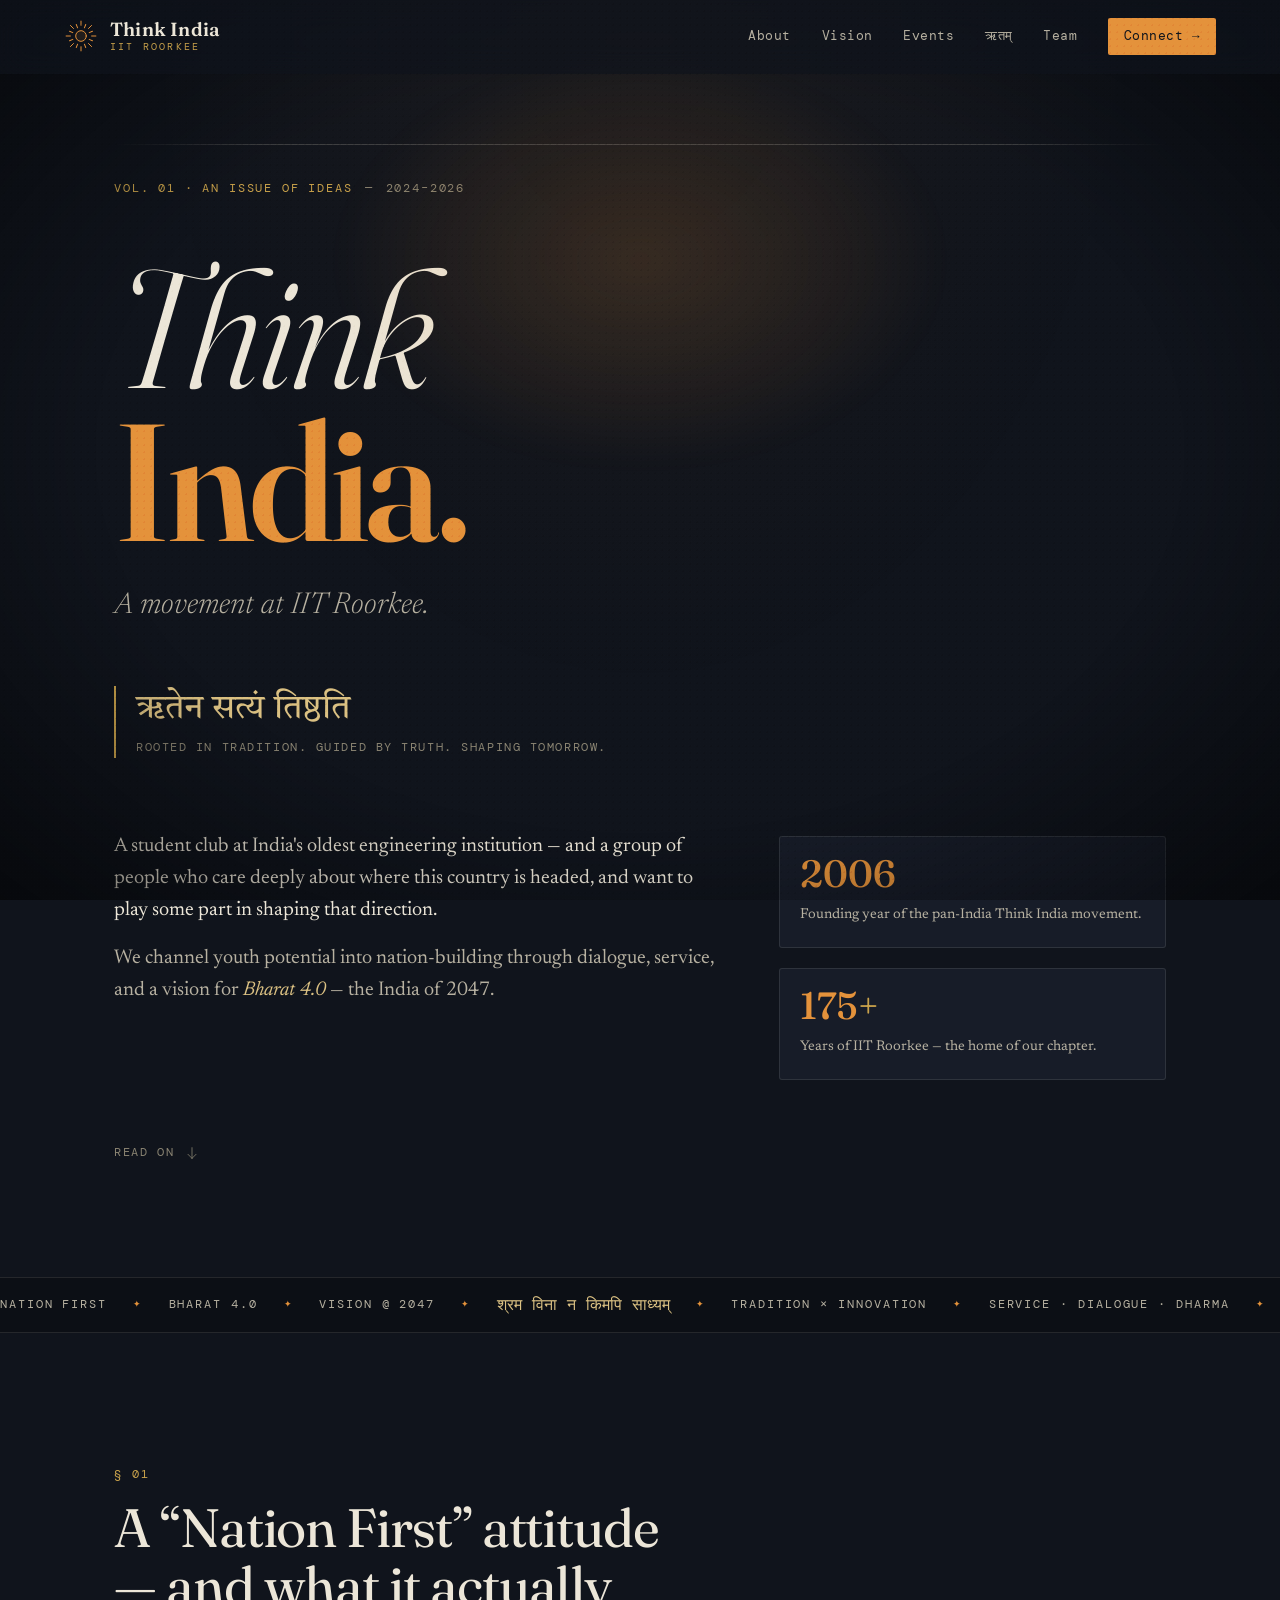
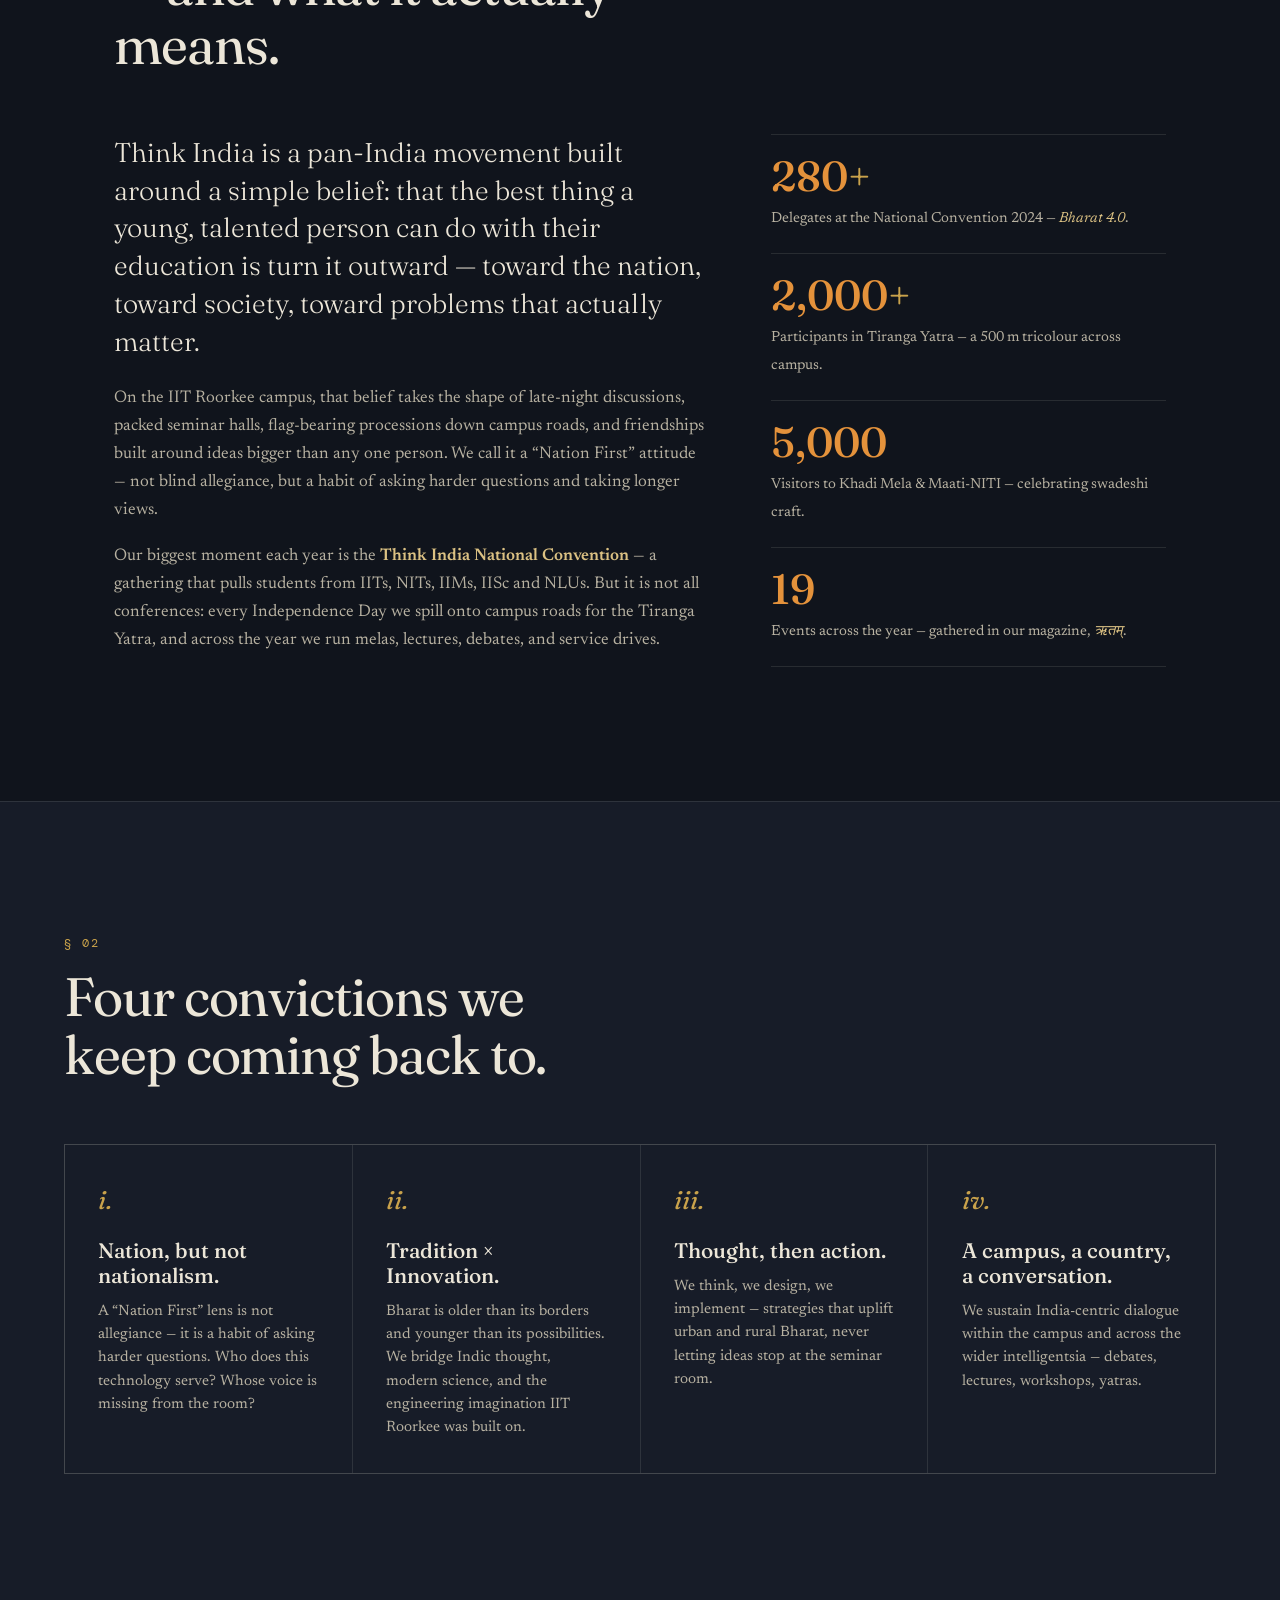
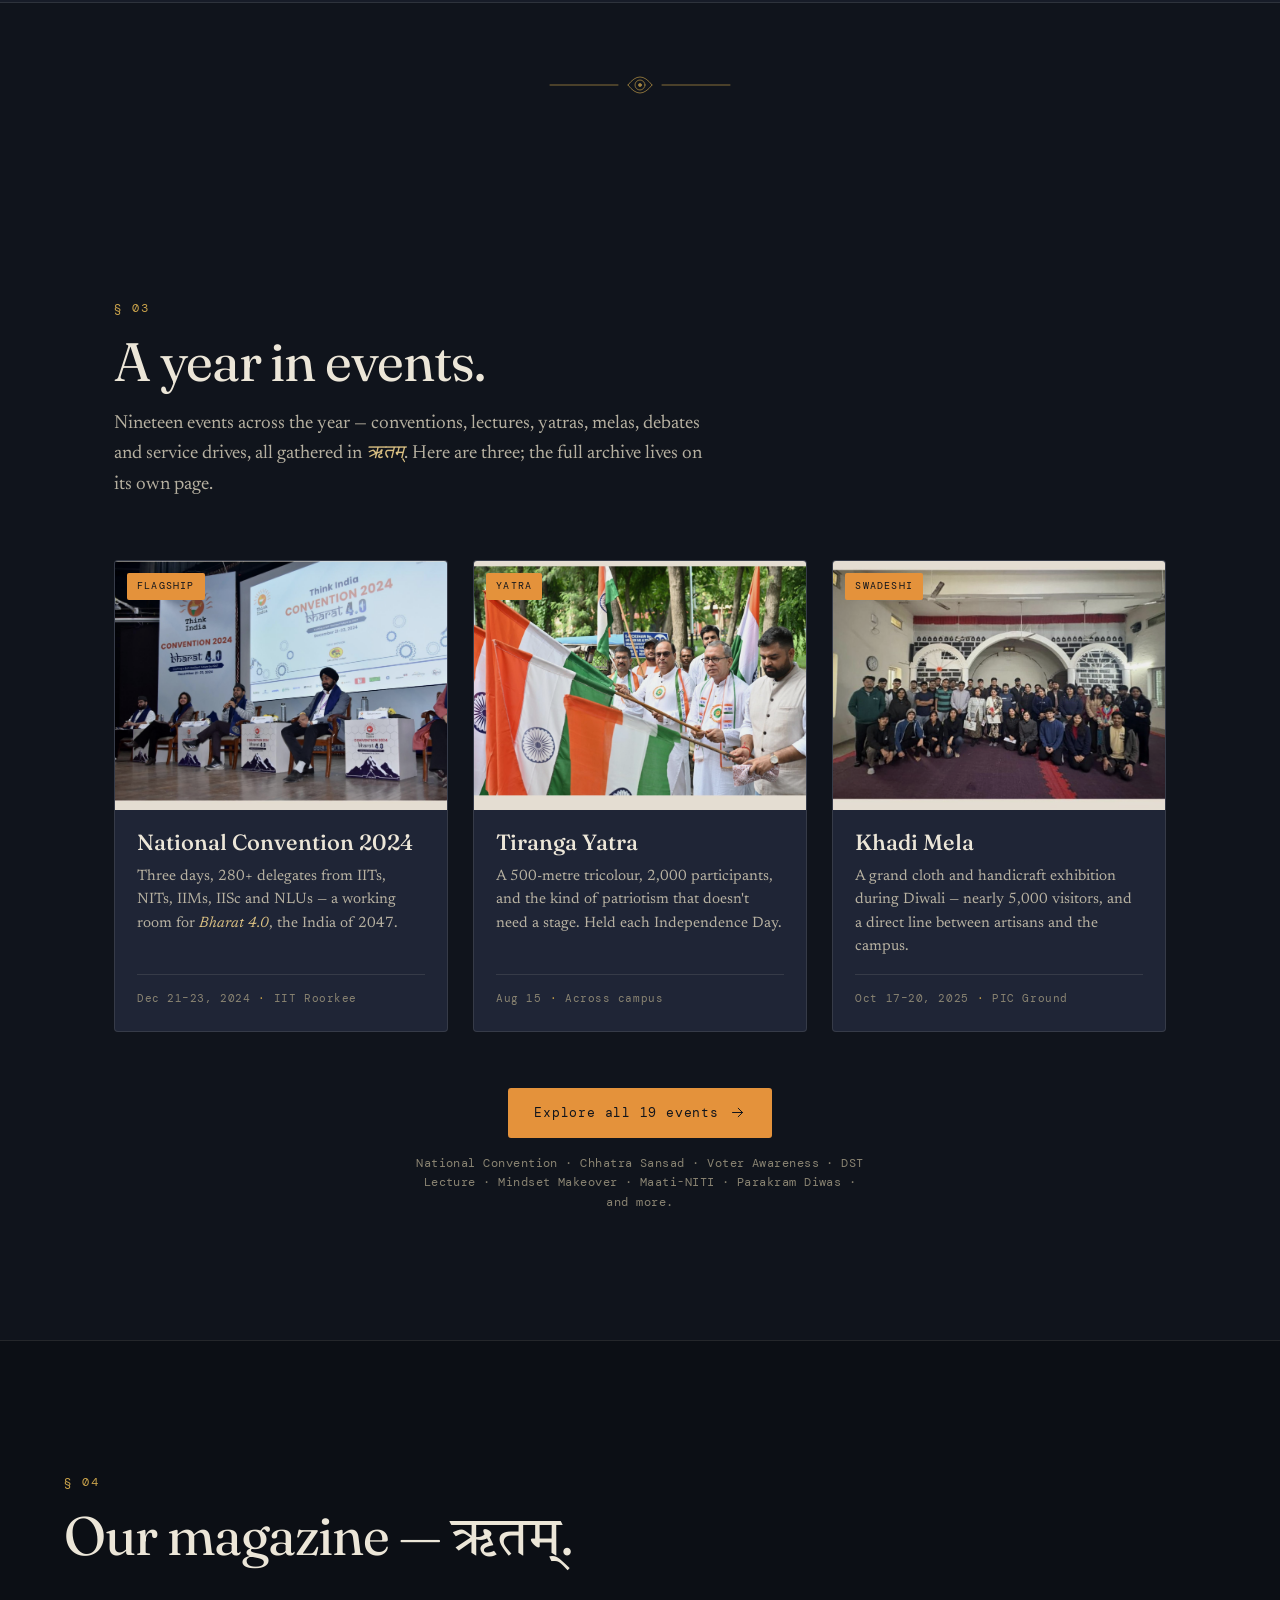
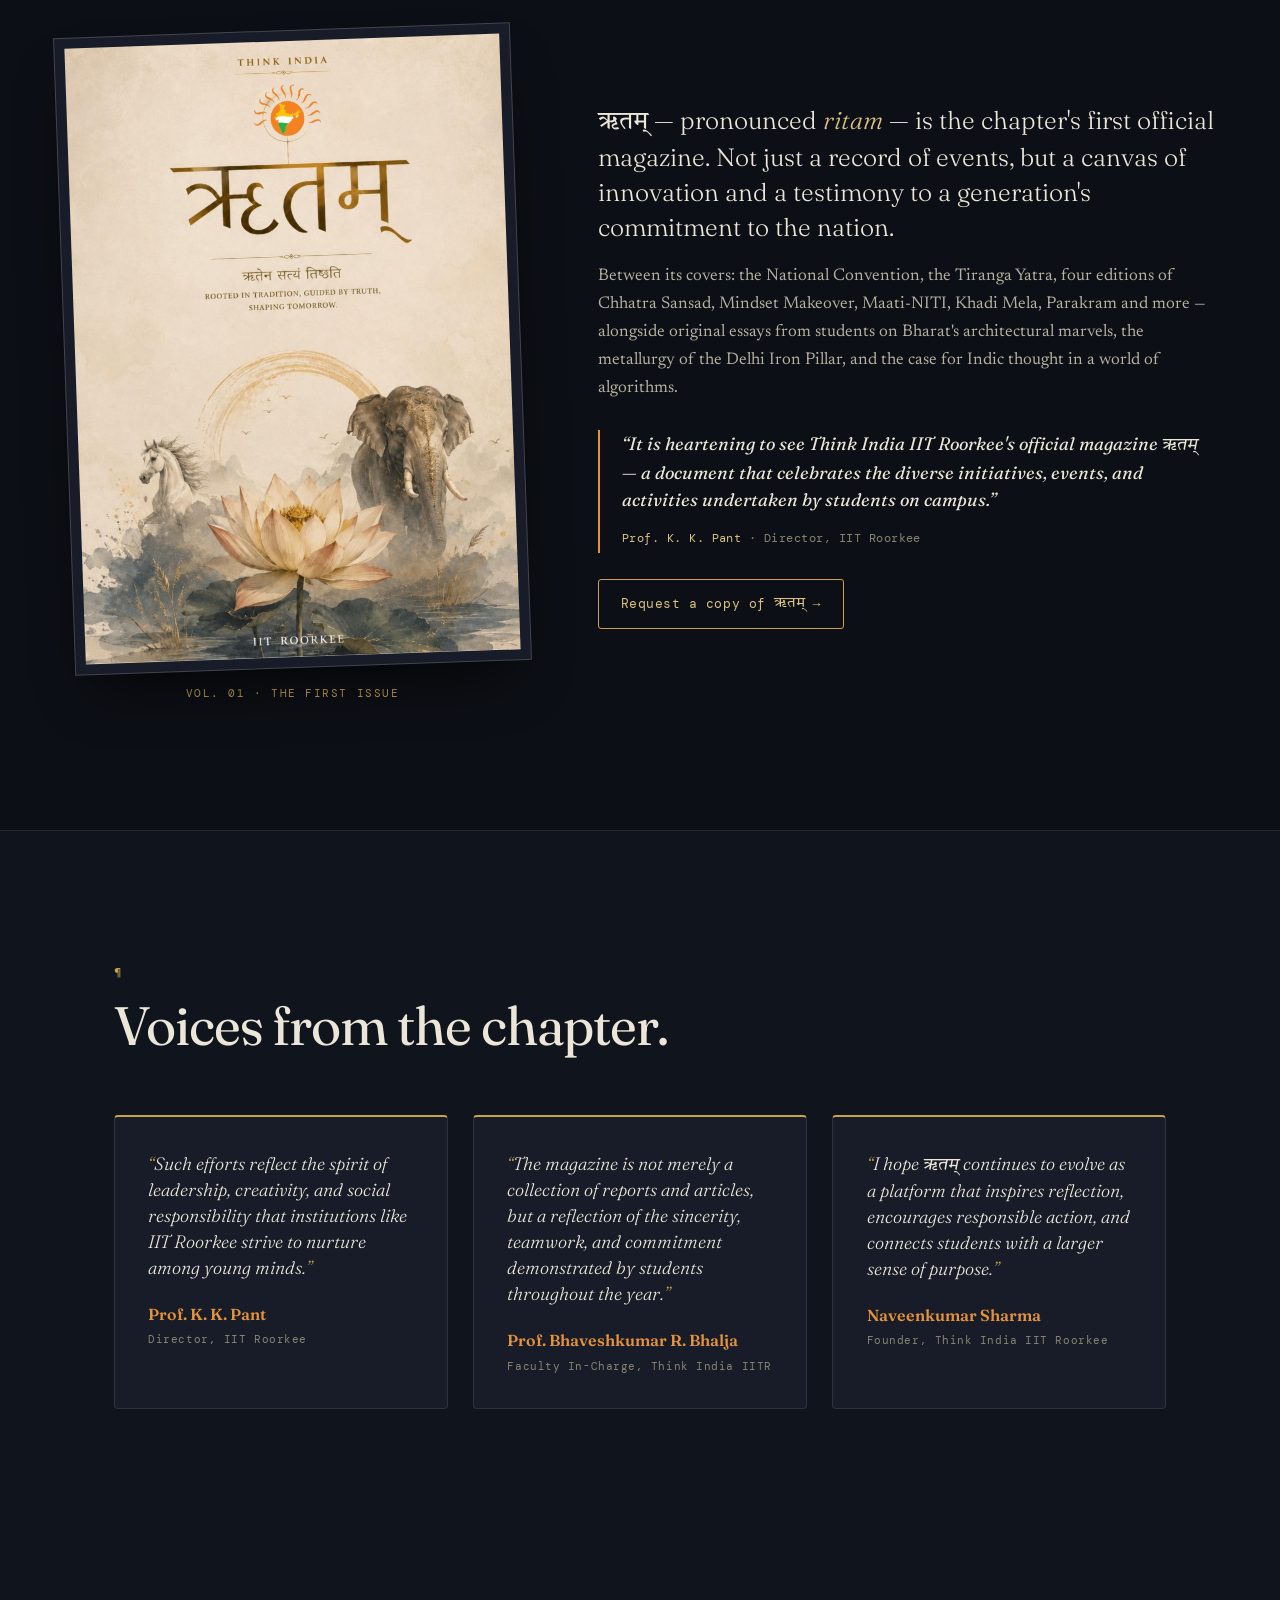
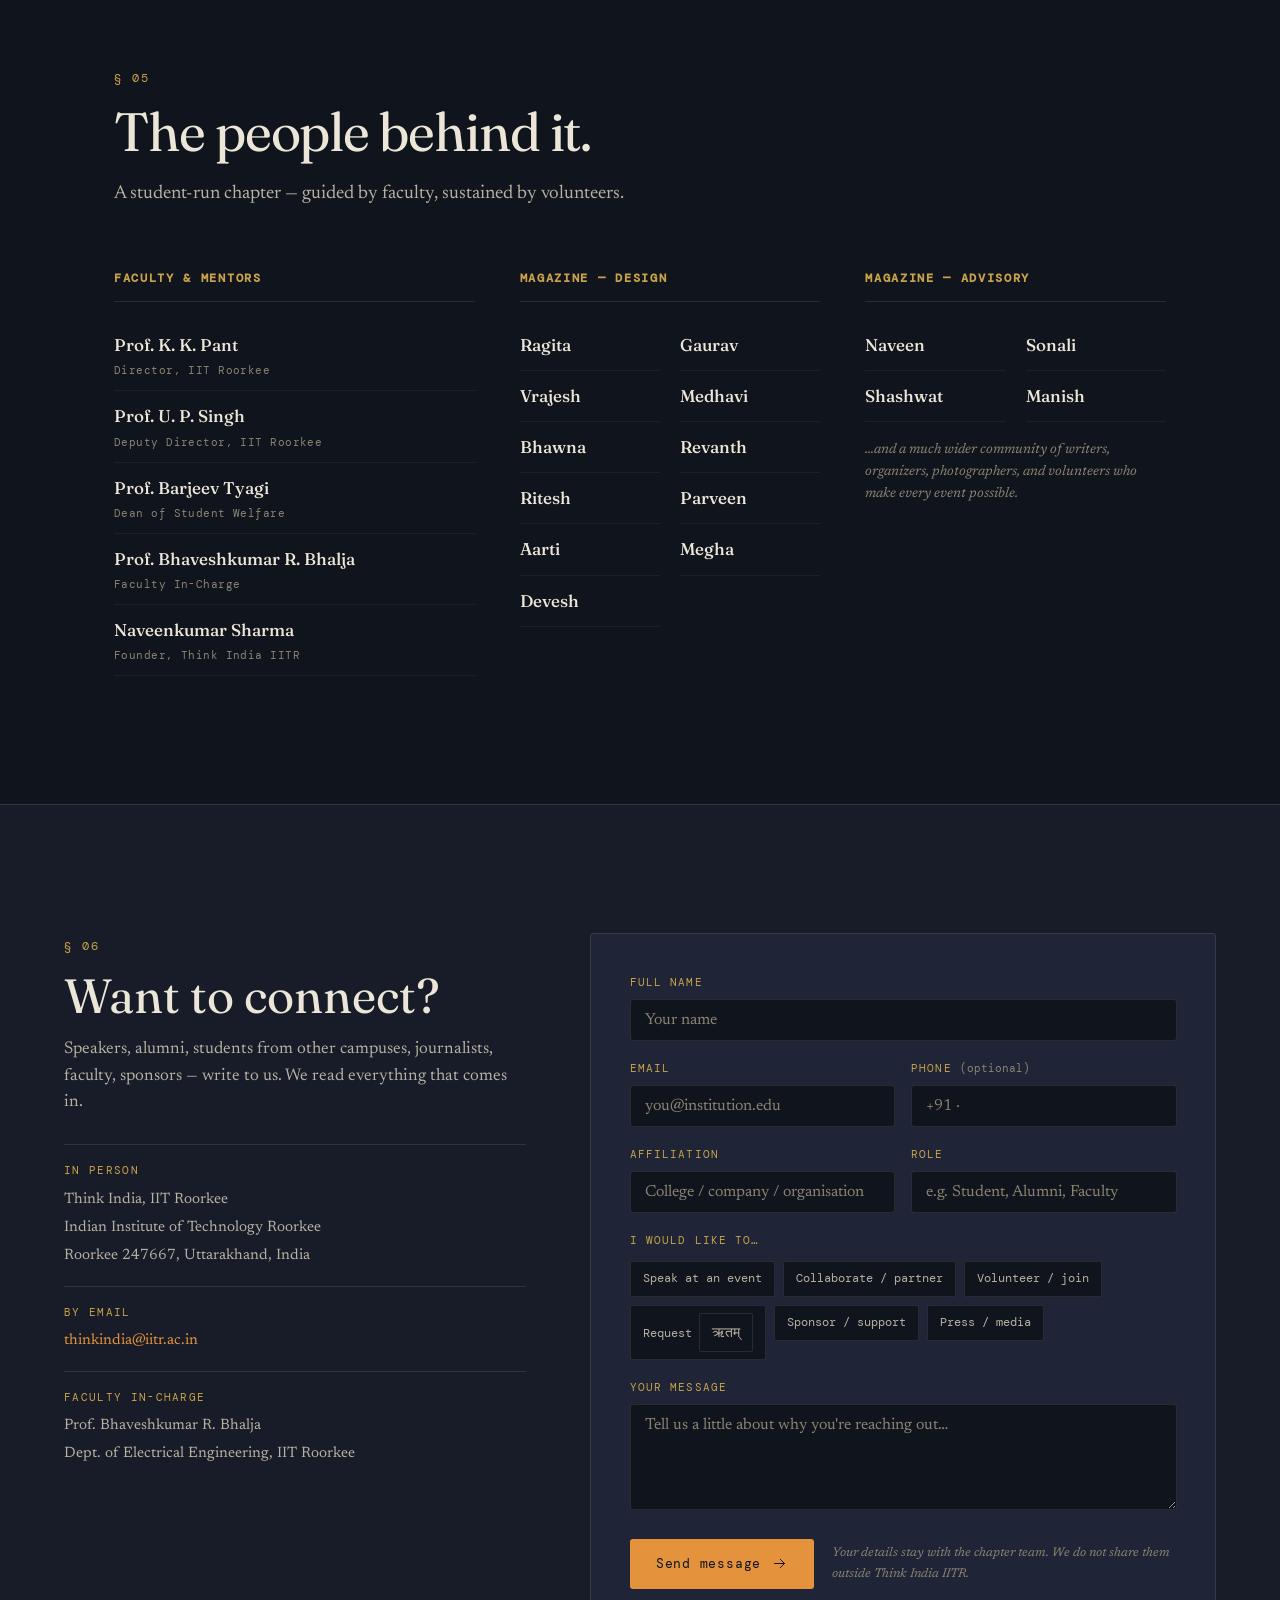
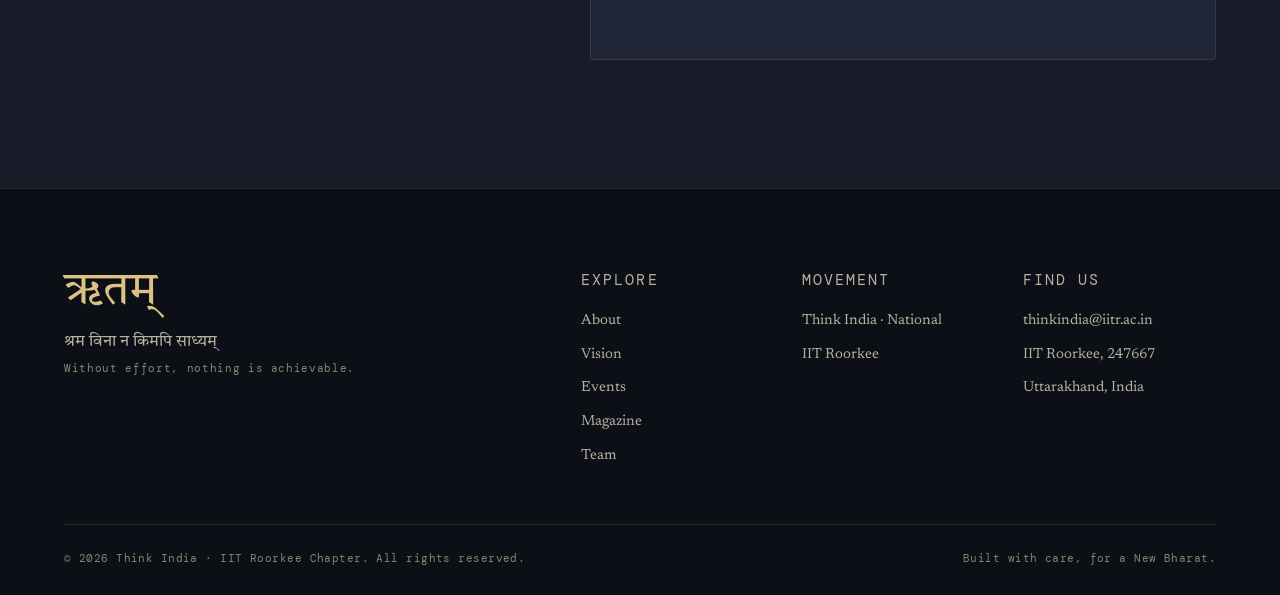
==== commit 5b9ab4ff: "Stage 1: dark redesign + restructured homepage" ====
--- a/index.html
+++ b/index.html
@@ -6,7 +6,7 @@
   <title>Think India · IIT Roorkee — Rooted in Tradition, Guided by Truth</title>
   <meta name="description" content="Think India, IIT Roorkee — a student movement at India's oldest engineering institution, channeling youth potential into nation-building through dialogue, service, and a vision for Bharat 4.0." />
 
-  <!-- Fonts: Fraunces (display serif with character) + Newsreader (literary body) + Tiro Devanagari Sanskrit (for ऋतम्) -->
+  <!-- Fonts: Fraunces (display) + Newsreader (body) + Tiro Devanagari Sanskrit (ऋतम्) + DM Mono (labels) -->
   <link rel="preconnect" href="https://fonts.googleapis.com">
   <link rel="preconnect" href="https://fonts.gstatic.com" crossorigin>
   <link href="https://fonts.googleapis.com/css2?family=Fraunces:ital,opsz,wght,SOFT,WONK@0,9..144,300..900,0..100,0..1;1,9..144,300..900,0..100,0..1&family=Newsreader:ital,opsz,wght@0,6..72,300..700;1,6..72,300..700&family=Tiro+Devanagari+Sanskrit:ital@0;1&family=DM+Mono:wght@400;500&display=swap" rel="stylesheet">
@@ -22,9 +22,8 @@
   <header class="nav" id="nav">
     <a href="#top" class="brand" aria-label="Think India IIT Roorkee — home">
       <svg class="brand-mark" viewBox="0 0 48 48" aria-hidden="true">
-        <!-- Sun-rays chakra inspired mark -->
         <g stroke="currentColor" stroke-width="1.4" fill="none" stroke-linecap="round">
-          <circle cx="24" cy="24" r="7.5" fill="currentColor" fill-opacity="0.08"/>
+          <circle cx="24" cy="24" r="7.5" fill="currentColor" fill-opacity="0.1"/>
           <line x1="24" y1="3" x2="24" y2="9"/>
           <line x1="24" y1="39" x2="24" y2="45"/>
           <line x1="3" y1="24" x2="9" y2="24"/>
@@ -52,7 +51,7 @@
     <nav class="nav-links" aria-label="Primary">
       <a href="#about">About</a>
       <a href="#pillars">Vision</a>
-      <a href="#initiatives">Initiatives</a>
+      <a href="#events">Events</a>
       <a href="#magazine">ऋतम्</a>
       <a href="#team">Team</a>
       <a href="#connect" class="nav-cta">Connect →</a>
@@ -65,6 +64,7 @@
 
   <!-- ───────────────────────────  HERO  ─────────────────────────── -->
   <section class="hero" id="top">
+    <div class="hero-glow" aria-hidden="true"></div>
     <div class="hero-rule" aria-hidden="true"></div>
 
     <div class="hero-meta">
@@ -76,33 +76,28 @@
     <h1 class="hero-title">
       <span class="hero-title-pre">Think</span>
       <span class="hero-title-main">India.</span>
-      <span class="hero-title-mark">
-        <svg viewBox="0 0 40 40" aria-hidden="true">
-          <circle cx="20" cy="20" r="3.5" fill="currentColor"/>
-        </svg>
-      </span>
       <span class="hero-title-sub">A movement at IIT Roorkee.</span>
     </h1>
 
     <div class="hero-shloka">
-      <p class="hero-shloka-sanskrit">ऋतेन सत्यं तिष्ठति</p>
+      <p class="hero-shloka-sanskrit devnagri">ऋतेन सत्यं तिष्ठति</p>
       <p class="hero-shloka-en">Rooted in tradition. Guided by truth. Shaping tomorrow.</p>
     </div>
 
     <div class="hero-grid">
       <div class="hero-grid-col hero-lede">
-        <p>We started with a question that wouldn't leave us alone — <em>what does it actually mean to be a student at India's oldest engineering institution, in this particular moment in India's story?</em></p>
-        <p class="hero-lede-2">Think India, IIT Roorkee is our answer. A student club, yes — but more than that, a group of people who care deeply about where this country is headed and want to play some small part in shaping that direction.</p>
+        <p>A student club at India's oldest engineering institution — and a group of people who care deeply about where this country is headed, and want to play some part in shaping that direction.</p>
+        <p class="hero-lede-2">We channel youth potential into nation-building through dialogue, service, and a vision for <em>Bharat 4.0</em> — the India of 2047.</p>
       </div>
 
       <aside class="hero-grid-col hero-aside">
         <div class="hero-stat">
           <span class="hero-stat-num">2006</span>
-          <span class="hero-stat-label">Founding year of the pan-India Think India movement — at IISc, IIM Bangalore, NIMHANS &amp; NLSIU.</span>
+          <span class="hero-stat-label">Founding year of the pan-India Think India movement.</span>
         </div>
         <div class="hero-stat">
           <span class="hero-stat-num">175<span class="hero-stat-plus">+</span></span>
-          <span class="hero-stat-label">Years of IIT Roorkee — India's oldest institute of engineering, the home of our chapter.</span>
+          <span class="hero-stat-label">Years of IIT Roorkee — the home of our chapter.</span>
         </div>
       </aside>
     </div>
@@ -116,18 +111,18 @@
   <!-- ───────────────────────────  RUNNING TICKER  ─────────────────────────── -->
   <div class="ticker" aria-hidden="true">
     <div class="ticker-track">
-      <span>Nation First</span><span>·</span>
-      <span>Bharat 4.0</span><span>·</span>
-      <span>Vision @ 2047</span><span>·</span>
-      <span>श्रम विना न किमपि साध्यम्</span><span>·</span>
-      <span>Tradition × Innovation</span><span>·</span>
-      <span>Vande Mataram</span><span>·</span>
-      <span>Service · Dialogue · Dharma</span><span>·</span>
-      <span>Nation First</span><span>·</span>
-      <span>Bharat 4.0</span><span>·</span>
-      <span>Vision @ 2047</span><span>·</span>
-      <span>श्रम विना न किमपि साध्यम्</span><span>·</span>
-      <span>Tradition × Innovation</span><span>·</span>
+      <span>Nation First</span><span class="ticker-dot">✦</span>
+      <span>Bharat 4.0</span><span class="ticker-dot">✦</span>
+      <span>Vision @ 2047</span><span class="ticker-dot">✦</span>
+      <span class="devnagri">श्रम विना न किमपि साध्यम्</span><span class="ticker-dot">✦</span>
+      <span>Tradition × Innovation</span><span class="ticker-dot">✦</span>
+      <span>Service · Dialogue · Dharma</span><span class="ticker-dot">✦</span>
+      <span>Nation First</span><span class="ticker-dot">✦</span>
+      <span>Bharat 4.0</span><span class="ticker-dot">✦</span>
+      <span>Vision @ 2047</span><span class="ticker-dot">✦</span>
+      <span class="devnagri">श्रम विना न किमपि साध्यम्</span><span class="ticker-dot">✦</span>
+      <span>Tradition × Innovation</span><span class="ticker-dot">✦</span>
+      <span>Service · Dialogue · Dharma</span><span class="ticker-dot">✦</span>
     </div>
   </div>
 
@@ -142,13 +137,9 @@
       <div class="about-text">
         <p class="about-lead">Think India is a pan-India movement built around a simple belief: that the best thing a young, talented person can do with their education is turn it outward — toward the nation, toward society, toward problems that actually matter.</p>
 
-        <p>On the IIT Roorkee campus, that belief takes the shape of late-night discussions, packed seminar halls, flag-bearing processions down campus roads, and friendships built around ideas bigger than any one person.</p>
-
-        <p>We call it a “Nation First” attitude. It doesn't mean blind allegiance to anything. It means asking harder questions, taking longer views, and refusing to let technical expertise live in a bubble.</p>
-
-        <p>Our biggest moment each year is the <strong>Think India National Convention</strong> — a gathering that pulls students in from IITs, NITs, IIMs, IISc, NLUs, and more. The 2024 edition brought over 280 delegates to our campus for three days of honest, sometimes uncomfortable, often inspiring conversation about where India is going — built around the theme of <em>Bharat 4.0</em>, the India of 2047.</p>
-
-        <p>But it is not all conferences. Every Independence Day, we spill out onto the campus roads for our Tiranga Yatra. Students, faculty, staff — all together — walking with the flag, feeling a little corny about it and not minding one bit. Those moments matter. They remind us why we are here.</p>
+        <p>On the IIT Roorkee campus, that belief takes the shape of late-night discussions, packed seminar halls, flag-bearing processions down campus roads, and friendships built around ideas bigger than any one person. We call it a “Nation First” attitude — not blind allegiance, but a habit of asking harder questions and taking longer views.</p>
+
+        <p>Our biggest moment each year is the <strong>Think India National Convention</strong> — a gathering that pulls students from IITs, NITs, IIMs, IISc and NLUs. But it is not all conferences: every Independence Day we spill onto campus roads for the Tiranga Yatra, and across the year we run melas, lectures, debates, and service drives.</p>
       </div>
 
       <aside class="about-stats" aria-label="Highlights">
@@ -158,19 +149,15 @@
         </div>
         <div class="stat">
           <span class="stat-figure">2,000<span class="stat-plus">+</span></span>
-          <span class="stat-line">Participants in Tiranga Yatra 2025 — with a 600 m tricolour across campus.</span>
+          <span class="stat-line">Participants in Tiranga Yatra — a 500&nbsp;m tricolour across campus.</span>
         </div>
         <div class="stat">
           <span class="stat-figure">5,000</span>
-          <span class="stat-line">Visitors to Khadi Mela &amp; Maati Mela — celebrating swadeshi craft.</span>
+          <span class="stat-line">Visitors to Khadi Mela &amp; Maati-NITI — celebrating swadeshi craft.</span>
         </div>
         <div class="stat">
-          <span class="stat-figure">650</span>
-          <span class="stat-line">In the audience for <em>Master Your Mind</em> at the MAC Auditorium.</span>
-        </div>
-        <div class="stat">
-          <span class="stat-figure">400</span>
-          <span class="stat-line">Blood donors at the Parakram Diwas camp — through pouring rain.</span>
+          <span class="stat-figure">19</span>
+          <span class="stat-line">Events across the year — gathered in our magazine, <em>ऋतम्</em>.</span>
         </div>
       </aside>
     </div>
@@ -187,25 +174,25 @@
       <article class="pillar">
         <span class="pillar-num">i.</span>
         <h3 class="pillar-title">Nation, but not nationalism.</h3>
-        <p>A “Nation First” lens is not allegiance — it is a habit of asking harder questions. Who does this technology serve? Whose voice is missing from the room? What would a longer view tell us?</p>
+        <p>A “Nation First” lens is not allegiance — it is a habit of asking harder questions. Who does this technology serve? Whose voice is missing from the room?</p>
       </article>
 
       <article class="pillar">
         <span class="pillar-num">ii.</span>
         <h3 class="pillar-title">Tradition × Innovation.</h3>
-        <p>Bharat is older than its borders and younger than its possibilities. We celebrate nationalism with a progressive outlook — bridging Indic thought, modern science, and the engineering imagination that IIT Roorkee was built on.</p>
+        <p>Bharat is older than its borders and younger than its possibilities. We bridge Indic thought, modern science, and the engineering imagination IIT Roorkee was built on.</p>
       </article>
 
       <article class="pillar">
         <span class="pillar-num">iii.</span>
         <h3 class="pillar-title">Thought, then action.</h3>
-        <p>We think, we design, we implement. Strategies that uplift urban and rural Bharat. Initiatives that respond to the environmental, cultural and security needs of our communities — never letting ideas stop at the seminar room.</p>
+        <p>We think, we design, we implement — strategies that uplift urban and rural Bharat, never letting ideas stop at the seminar room.</p>
       </article>
 
       <article class="pillar">
         <span class="pillar-num">iv.</span>
         <h3 class="pillar-title">A campus, a country, a conversation.</h3>
-        <p>We sustain India-centric dialogue within the campus and across the wider intelligentsia. Chhatra Sansad, lectures, workshops, yatras — different forms of the same insistence that the most important conversations belong in rooms like ours.</p>
+        <p>We sustain India-centric dialogue within the campus and across the wider intelligentsia — debates, lectures, workshops, yatras.</p>
       </article>
     </div>
   </section>
@@ -224,73 +211,60 @@
     </svg>
   </div>
 
-  <!-- ───────────────────────────  INITIATIVES  ─────────────────────────── -->
-  <section class="section section-initiatives" id="initiatives">
+  <!-- ───────────────────────────  EVENTS  ─────────────────────────── -->
+  <section class="section section-events" id="events">
     <header class="section-head">
       <span class="section-num">§ 03</span>
-      <h2 class="section-title">Selected initiatives from the year.</h2>
-      <p class="section-deck">A sample of what the year has looked like — drawn from <em>ऋतम्</em>, our chapter's first magazine.</p>
+      <h2 class="section-title">A year in events.</h2>
+      <p class="section-deck">Nineteen events across the year — conventions, lectures, yatras, melas, debates and service drives, all gathered in <em>ऋतम्</em>. Here are three; the full archive lives on its own page.</p>
     </header>
 
-    <div class="cards">
-
-      <article class="card card-feature">
-        <span class="card-kicker">Flagship · Convention</span>
-        <h3 class="card-title">Think India National Convention 2024</h3>
-        <p class="card-deck">Three days. Two hundred and eighty delegates from IITs, NITs, IIMs, IISc and NLUs. A single question: <em>what does a self-reliant India look like in 2047?</em></p>
-        <p>Themed <em>Bharat 4.0</em>, the 2024 convention turned the IIT Roorkee campus into a working room for the country's next chapter — covering legal reform, media narratives, climate resilience, eastern-Himalayan frontiers, and a student-led Ideathon judged by a panel from NITI Aayog, Cisco Research and i-Hub Gujarat.</p>
-        <div class="card-meta"><span>Dec 21–23, 2024</span><span>·</span><span>280+ delegates</span></div>
-      </article>
-
-      <article class="card">
-        <span class="card-kicker">Yatra</span>
-        <h3 class="card-title">Tiranga Yatra</h3>
-        <p>A 600-metre tricolour, 2,000 participants, and the kind of patriotism that doesn't need a stage. Held each Independence Day across the IITR campus.</p>
-        <div class="card-meta"><span>Aug 15</span><span>·</span><span>2024 &amp; 2025 editions</span></div>
-      </article>
-
-      <article class="card">
-        <span class="card-kicker">Debate</span>
-        <h3 class="card-title">Chhatra Sansad</h3>
-        <p>A parliamentary-style debate forum — four editions and counting. From the Uniform Civil Code to AI &amp; employment to free welfare schemes, an arena for arguments built and dismantled in public.</p>
-        <div class="card-meta"><span>2024–2026</span><span>·</span><span>4 editions</span></div>
-      </article>
-
-      <article class="card">
-        <span class="card-kicker">Lecture</span>
-        <h3 class="card-title">Master Your Mind</h3>
-        <p>A 650-seat audience, a Microsoft engineer who once sat in the same classrooms, and an evening on meditation and the Sanatan way of living. Ancient wisdom made urgently contemporary.</p>
-        <div class="card-meta"><span>Jul 30, 2025</span><span>·</span><span>MAC Auditorium</span></div>
-      </article>
-
-      <article class="card">
-        <span class="card-kicker">Swadeshi</span>
-        <h3 class="card-title">Maati-NITI &amp; Khadi Mela</h3>
-        <p>Pottery wheels, terracotta cookware, Madhubani sarees, Bagaru prints, Kashmiri suits. Two melas, nearly 10,000 visitors, and a direct line between artisans and the campus community.</p>
-        <div class="card-meta"><span>Oct 2025</span><span>·</span><span>UG Floor &amp; PIC Ground</span></div>
-      </article>
-
-      <article class="card">
-        <span class="card-kicker">Service</span>
-        <h3 class="card-title">Parakram Diwas — Blood Donation Camp</h3>
-        <p>On Netaji's birth anniversary, 400 donors turned up through pouring rain. Courage, compassion, and a quiet refusal to let the weather decide the day.</p>
-        <div class="card-meta"><span>Jan 23, 2026</span><span>·</span><span>SAC, IIT Roorkee</span></div>
-      </article>
-
-      <article class="card">
-        <span class="card-kicker">Workshop</span>
-        <h3 class="card-title">Nitishala — Policy Negotiation</h3>
-        <p>A two-hour mock negotiation on siting a new port — environmental compliance, employment, labour law, national development — led by Karmaveer Chakra awardee Mr. Nikhil Arya.</p>
-        <div class="card-meta"><span>Feb 22, 2025</span><span>·</span><span>Rashtram School collab</span></div>
-      </article>
-
-      <article class="card">
-        <span class="card-kicker">Civic</span>
-        <h3 class="card-title">Voter Awareness — “First Vote, Must Vote.”</h3>
-        <p>A symbolic 800-student human chain at the LBS Ground, jointly with the SAC, Cultural Council and NSS, ahead of the 17th Lok Sabha elections.</p>
-        <div class="card-meta"><span>Apr 15, 2024</span><span>·</span><span>800+ students</span></div>
-      </article>
-
+    <div class="events-feature">
+
+      <a class="ev-card" href="events.html#convention">
+        <div class="ev-card-media">
+          <img src="images/event-convention.jpg" alt="Panel discussion at the Think India National Convention 2024" loading="lazy" />
+          <span class="ev-card-tag">Flagship</span>
+        </div>
+        <div class="ev-card-body">
+          <h3 class="ev-card-title">National Convention 2024</h3>
+          <p class="ev-card-text">Three days, 280+ delegates from IITs, NITs, IIMs, IISc and NLUs — a working room for <em>Bharat 4.0</em>, the India of 2047.</p>
+          <div class="ev-card-meta"><span>Dec 21–23, 2024</span><span class="ev-dot">·</span><span>IIT Roorkee</span></div>
+        </div>
+      </a>
+
+      <a class="ev-card" href="events.html#tiranga-yatra">
+        <div class="ev-card-media">
+          <img src="images/event-tiranga.jpg" alt="Students holding the tricolour during the Tiranga Yatra" loading="lazy" />
+          <span class="ev-card-tag">Yatra</span>
+        </div>
+        <div class="ev-card-body">
+          <h3 class="ev-card-title">Tiranga Yatra</h3>
+          <p class="ev-card-text">A 500-metre tricolour, 2,000 participants, and the kind of patriotism that doesn't need a stage. Held each Independence Day.</p>
+          <div class="ev-card-meta"><span>Aug 15</span><span class="ev-dot">·</span><span>Across campus</span></div>
+        </div>
+      </a>
+
+      <a class="ev-card" href="events.html#khadi-mela">
+        <div class="ev-card-media">
+          <img src="images/event-khadi.jpg" alt="Students at the Khadi Mela handicraft exhibition" loading="lazy" />
+          <span class="ev-card-tag">Swadeshi</span>
+        </div>
+        <div class="ev-card-body">
+          <h3 class="ev-card-title">Khadi Mela</h3>
+          <p class="ev-card-text">A grand cloth and handicraft exhibition during Diwali — nearly 5,000 visitors, and a direct line between artisans and the campus.</p>
+          <div class="ev-card-meta"><span>Oct 17–20, 2025</span><span class="ev-dot">·</span><span>PIC Ground</span></div>
+        </div>
+      </a>
+
+    </div>
+
+    <div class="events-cta">
+      <a href="events.html" class="btn-primary">
+        <span>Explore all 19 events</span>
+        <svg viewBox="0 0 24 24" aria-hidden="true"><path d="M5 12h14m0 0-6-6m6 6-6 6" stroke="currentColor" stroke-width="1.4" fill="none" stroke-linecap="round"/></svg>
+      </a>
+      <span class="events-cta-note">National Convention · Chhatra Sansad · Voter Awareness · DST Lecture · Mindset Makeover · Maati-NITI · Parakram Diwas · and more.</span>
     </div>
   </section>
 
@@ -302,36 +276,17 @@
     </header>
 
     <div class="magazine-grid">
-      <div class="magazine-cover" aria-hidden="true">
-        <div class="magazine-cover-inner">
-          <span class="mc-top">THINK INDIA</span>
-          <div class="mc-mark">
-            <svg viewBox="0 0 60 60">
-              <g stroke="currentColor" fill="none" stroke-width="1.2" stroke-linecap="round">
-                <circle cx="30" cy="30" r="9" fill="currentColor" fill-opacity="0.15"/>
-                <line x1="30" y1="2" x2="30" y2="10"/>
-                <line x1="30" y1="50" x2="30" y2="58"/>
-                <line x1="2" y1="30" x2="10" y2="30"/>
-                <line x1="50" y1="30" x2="58" y2="30"/>
-                <line x1="10" y1="10" x2="16" y2="16"/>
-                <line x1="44" y1="44" x2="50" y2="50"/>
-                <line x1="50" y1="10" x2="44" y2="16"/>
-                <line x1="16" y1="44" x2="10" y2="50"/>
-              </g>
-            </svg>
-          </div>
-          <span class="mc-title devnagri">ऋतम्</span>
-          <span class="mc-rule"></span>
-          <span class="mc-shloka devnagri">ऋतेन सत्यं तिष्ठति</span>
-          <span class="mc-tag">ROOTED IN TRADITION,<br/>GUIDED BY TRUTH,<br/>SHAPING TOMORROW.</span>
-          <span class="mc-bottom">IIT ROORKEE</span>
-        </div>
+      <div class="magazine-cover-wrap">
+        <div class="magazine-cover-frame">
+          <img src="images/magazine-cover.jpg" alt="Cover of ऋतम्, the first magazine of Think India IIT Roorkee" />
+        </div>
+        <span class="magazine-cover-cap">Vol. 01 · The first issue</span>
       </div>
 
       <div class="magazine-text">
         <p class="magazine-deck"><span class="devnagri">ऋतम्</span> — pronounced <em>ritam</em> — is the chapter's first official magazine. Not just a record of events, but a canvas of innovation and a testimony to a generation's commitment to the nation.</p>
 
-        <p>Between its covers: the National Convention, the Tiranga Yatra, four editions of Chhatra Sansad, the Mindset Makeover, Maati-NITI, Khadi Mela, Parakram, and more. Alongside, original essays from students on Bharat's architectural marvels, the politics of women's progress, the metallurgy of the Delhi Iron Pillar, and the case for Indic thought in a world of algorithms.</p>
+        <p>Between its covers: the National Convention, the Tiranga Yatra, four editions of Chhatra Sansad, Mindset Makeover, Maati-NITI, Khadi Mela, Parakram and more — alongside original essays from students on Bharat's architectural marvels, the metallurgy of the Delhi Iron Pillar, and the case for Indic thought in a world of algorithms.</p>
 
         <blockquote>
           <p>“It is heartening to see Think India IIT Roorkee's official magazine <span class="devnagri">ऋतम्</span> — a document that celebrates the diverse initiatives, events, and activities undertaken by students on campus.”</p>
@@ -346,7 +301,7 @@
   <!-- ───────────────────────────  VOICES  ─────────────────────────── -->
   <section class="section section-voices">
     <header class="section-head">
-      <span class="section-num">§ 05</span>
+      <span class="section-num">¶</span>
       <h2 class="section-title">Voices from the chapter.</h2>
     </header>
 
@@ -386,7 +341,7 @@
   <!-- ───────────────────────────  TEAM  ─────────────────────────── -->
   <section class="section section-team" id="team">
     <header class="section-head">
-      <span class="section-num">§ 06</span>
+      <span class="section-num">§ 05</span>
       <h2 class="section-title">The people behind it.</h2>
       <p class="section-deck">A student-run chapter — guided by faculty, sustained by volunteers.</p>
     </header>
@@ -437,7 +392,7 @@
   <section class="section section-connect" id="connect">
     <div class="connect-grid">
       <div class="connect-text">
-        <span class="section-num">§ 07</span>
+        <span class="section-num">§ 06</span>
         <h2 class="connect-title">Want to connect?</h2>
         <p class="connect-deck">Speakers, alumni, students from other campuses, journalists, faculty, sponsors — write to us. We read everything that comes in.</p>
 
@@ -455,8 +410,6 @@
             <span class="connect-channel-value">Prof. Bhaveshkumar R. Bhalja<br/>Dept. of Electrical Engineering, IIT Roorkee</span>
           </li>
         </ul>
-
-        <p class="connect-fine">Replace the form endpoint in <code>index.html</code> with your own (Formspree, Google Forms, Netlify, or a custom backend) before you go live.</p>
       </div>
 
       <form class="connect-form" id="connect-form"
@@ -464,10 +417,10 @@
           method="POST"
           data-netlify="true"
           netlify-honeypot="bot-field">
-  <input type="hidden" name="form-name" value="connect" />
-  <p class="hidden" style="display:none">
-    <label>Don't fill this out: <input name="bot-field" /></label>
-  </p>
+        <input type="hidden" name="form-name" value="connect" />
+        <p class="hidden" style="display:none">
+          <label>Don't fill this out: <input name="bot-field" /></label>
+        </p>
         <div class="form-row">
           <label class="form-field">
             <span class="form-label">Full name</span>
@@ -536,7 +489,8 @@
     <div class="footer-top">
       <div class="footer-brand">
         <span class="footer-mark devnagri">ऋतम्</span>
-        <p class="footer-motto">श्रम विना न किमपि साध्यम् · Without effort, nothing is achievable.</p>
+        <p class="footer-motto devnagri">श्रम विना न किमपि साध्यम्</p>
+        <p class="footer-motto-en">Without effort, nothing is achievable.</p>
       </div>
 
       <div class="footer-cols">
@@ -544,7 +498,7 @@
           <span class="footer-col-title">Explore</span>
           <a href="#about">About</a>
           <a href="#pillars">Vision</a>
-          <a href="#initiatives">Initiatives</a>
+          <a href="#events">Events</a>
           <a href="#magazine">Magazine</a>
           <a href="#team">Team</a>
         </div>
--- a/styles.css
+++ b/styles.css
@@ -1,26 +1,30 @@
 /* ============================================================
-   Think India · IIT Roorkee — Website
-   A refined editorial design rooted in the ऋतम् magazine aesthetic.
-   Parchment, deep ink, antique gold, and a touch of indigo.
+   Think India · IIT Roorkee — "Midnight Bharat"
+   A dark editorial design: deep navy-charcoal, saffron,
+   antique gold, and a quiet India green.
    ============================================================ */
 
 /* ─────────────────────────  TOKENS  ───────────────────────── */
 :root {
-  /* Palette — drawn from the magazine cover. */
-  --ink:           #1c1812;       /* deep warm black for text */
-  --ink-soft:      #4a3f30;       /* secondary text */
-  --ink-muted:     #7a6b54;       /* muted captions */
-  --paper:         #f4ecd8;       /* primary parchment */
-  --paper-2:       #ebe1c7;       /* slightly darker panels */
-  --paper-3:       #f9f4e4;       /* lifted cards */
-  --gold:          #a87332;       /* primary accent — antique gold */
-  --gold-deep:     #80561e;       /* hover / pressed */
-  --gold-soft:     #d7b07a;       /* highlights */
-  --emerald:       #2a4a3a;       /* deep green — subtle 2nd accent */
-  --indigo-dark:   #1a1a2e;       /* magazine section bg */
-  --indigo-paper:  #efe6cf;       /* magazine cream */
-  --line:          rgba(28, 24, 18, 0.16);
-  --line-soft:     rgba(28, 24, 18, 0.08);
+  /* Palette — Midnight Bharat. */
+  --bg:          #10141c;       /* deep midnight navy-charcoal */
+  --surface:     #171c28;       /* sections, panels */
+  --surface-2:   #1f2536;       /* raised cards */
+  --surface-3:   #0c0f15;       /* deepest — magazine band */
+
+  --ink:         #ece6d8;       /* primary text — warm parchment */
+  --ink-soft:    #b7b1a1;       /* secondary text */
+  --ink-muted:   #8a8472;       /* muted captions */
+
+  --saffron:     #e4923b;       /* primary accent */
+  --saffron-deep:#c9762a;       /* hover / pressed */
+  --gold:        #c9a24b;       /* fine detail, kickers, rules */
+  --gold-soft:   #dbc183;       /* highlights */
+  --green:       #5b8d6e;       /* secondary accent */
+
+  --line:        rgba(236, 230, 216, 0.11);
+  --line-soft:   rgba(236, 230, 216, 0.06);
+  --line-strong: rgba(236, 230, 216, 0.20);
 
   /* Typography */
   --f-display: "Fraunces", "Cormorant Garamond", Georgia, serif;
@@ -31,6 +35,7 @@
   /* Spacing */
   --shell-pad-x: clamp(20px, 5vw, 80px);
   --section-y:   clamp(72px, 10vw, 144px);
+  --maxw:        1180px;
 
   /* Motion */
   --ease: cubic-bezier(0.22, 1, 0.36, 1);
@@ -44,9 +49,9 @@
   font-family: var(--f-body);
   font-weight: 400;
   font-size: 17px;
-  line-height: 1.6;
+  line-height: 1.65;
   color: var(--ink);
-  background: var(--paper);
+  background: var(--bg);
   -webkit-font-smoothing: antialiased;
   -moz-osx-font-smoothing: grayscale;
   font-feature-settings: "kern", "liga", "calt";
@@ -57,31 +62,30 @@
 a   { color: inherit; text-decoration: none; }
 button { font: inherit; cursor: pointer; }
 
-::selection { background: var(--gold); color: var(--paper); }
-
-/* Devanagari helper — applied wherever Sanskrit appears */
+::selection { background: var(--saffron); color: var(--bg); }
+
+/* Devanagari helper */
 .devnagri {
   font-family: var(--f-deva);
   font-weight: 400;
   letter-spacing: 0;
 }
 
-/* ─────────────────────────  PAPER GRAIN  ───────────────────────── */
+/* ─────────────────────────  GRAIN + ATMOSPHERE  ───────────────────────── */
 .grain {
   position: fixed;
   inset: 0;
   pointer-events: none;
   z-index: 100;
-  opacity: 0.35;
-  mix-blend-mode: multiply;
+  opacity: 0.5;
+  mix-blend-mode: overlay;
   background-image:
-    radial-gradient(rgba(80, 60, 30, 0.04) 1px, transparent 1px),
-    radial-gradient(rgba(80, 60, 30, 0.03) 1px, transparent 1px);
+    radial-gradient(rgba(255, 255, 255, 0.025) 1px, transparent 1px),
+    radial-gradient(rgba(0, 0, 0, 0.22) 1px, transparent 1px);
   background-size: 3px 3px, 7px 7px;
   background-position: 0 0, 1px 1px;
 }
 
-/* Subtle vignette to soften the page edges */
 body::before {
   content: "";
   position: fixed;
@@ -89,7 +93,8 @@
   pointer-events: none;
   z-index: 1;
   background:
-    radial-gradient(ellipse at center, transparent 55%, rgba(112, 86, 46, 0.06) 100%);
+    radial-gradient(ellipse at 50% 0%, rgba(228, 146, 59, 0.05) 0%, transparent 55%),
+    radial-gradient(ellipse at center, transparent 60%, rgba(0, 0, 0, 0.55) 100%);
 }
 
 /* ─────────────────────────  NAV  ───────────────────────── */
@@ -101,13 +106,18 @@
   align-items: center;
   justify-content: space-between;
   padding: 18px var(--shell-pad-x);
-  background: rgba(244, 236, 216, 0.86);
+  background: rgba(16, 20, 28, 0.72);
   backdrop-filter: blur(14px) saturate(140%);
   -webkit-backdrop-filter: blur(14px) saturate(140%);
-  border-bottom: 1px solid var(--line-soft);
-  transition: padding 0.35s var(--ease), background 0.35s var(--ease);
-}
-.nav.is-scrolled { padding-top: 12px; padding-bottom: 12px; }
+  border-bottom: 1px solid transparent;
+  transition: padding 0.35s var(--ease), background 0.35s var(--ease), border-color 0.35s var(--ease);
+}
+.nav.is-scrolled {
+  padding-top: 12px;
+  padding-bottom: 12px;
+  background: rgba(16, 20, 28, 0.92);
+  border-bottom-color: var(--line);
+}
 
 .brand {
   display: flex;
@@ -117,366 +127,327 @@
 }
 .brand-mark {
   width: 34px; height: 34px;
-  color: var(--gold);
+  color: var(--saffron);
   flex-shrink: 0;
-  transition: transform 0.6s var(--ease);
-}
-.brand:hover .brand-mark { transform: rotate(45deg); }
-
-.brand-text { display: flex; flex-direction: column; line-height: 1; }
+}
+.brand-text { display: flex; flex-direction: column; line-height: 1.05; }
 .brand-name {
   font-family: var(--f-display);
   font-weight: 600;
-  font-size: 18px;
+  font-size: 19px;
   letter-spacing: 0.01em;
-  font-variation-settings: "opsz" 36, "SOFT" 30;
 }
 .brand-sub {
   font-family: var(--f-mono);
   font-size: 10px;
   letter-spacing: 0.22em;
   text-transform: uppercase;
-  color: var(--ink-muted);
-  margin-top: 4px;
+  color: var(--gold);
+  margin-top: 2px;
 }
 
 .nav-links {
   display: flex;
   align-items: center;
-  gap: 30px;
+  gap: clamp(16px, 2.4vw, 34px);
 }
 .nav-links a {
-  font-family: var(--f-body);
-  font-size: 15px;
+  font-family: var(--f-mono);
+  font-size: 12.5px;
+  letter-spacing: 0.04em;
   color: var(--ink-soft);
   position: relative;
+  padding: 4px 0;
   transition: color 0.25s var(--ease);
 }
-.nav-links a:not(.nav-cta)::after {
+.nav-links a::after {
   content: "";
   position: absolute;
-  left: 0; right: 100%;
-  bottom: -4px;
-  height: 1px;
-  background: var(--gold);
-  transition: right 0.4s var(--ease);
+  left: 0; bottom: 0;
+  width: 0; height: 1px;
+  background: var(--saffron);
+  transition: width 0.3s var(--ease);
 }
 .nav-links a:hover { color: var(--ink); }
-.nav-links a:hover::after { right: 0; }
+.nav-links a:hover::after { width: 100%; }
+.nav-links a.devnagri { font-size: 16px; }
 
 .nav-cta {
-  padding: 8px 16px;
-  border: 1px solid var(--ink);
-  color: var(--ink) !important;
-  border-radius: 999px;
-  font-size: 14px !important;
-  transition: background 0.25s var(--ease), color 0.25s var(--ease);
-}
-.nav-cta:hover { background: var(--ink); color: var(--paper) !important; }
+  color: var(--bg) !important;
+  background: var(--saffron);
+  padding: 8px 16px !important;
+  border-radius: 2px;
+  transition: background 0.25s var(--ease), transform 0.25s var(--ease);
+}
+.nav-cta::after { display: none; }
+.nav-cta:hover { background: var(--gold-soft); transform: translateY(-1px); }
 
 .nav-toggle {
   display: none;
   flex-direction: column;
-  gap: 4px;
-  width: 32px; height: 32px;
-  padding: 6px;
+  gap: 5px;
+  width: 38px; height: 38px;
+  align-items: center;
+  justify-content: center;
   background: transparent;
-  border: 0;
+  border: 1px solid var(--line);
+  border-radius: 3px;
 }
 .nav-toggle span {
   display: block;
-  height: 1.5px;
+  width: 18px; height: 1.6px;
   background: var(--ink);
   transition: transform 0.3s var(--ease), opacity 0.3s var(--ease);
 }
-.nav-toggle.is-open span:nth-child(1) { transform: translateY(5.5px) rotate(45deg); }
+.nav-toggle.is-open span:nth-child(1) { transform: translateY(6.6px) rotate(45deg); }
 .nav-toggle.is-open span:nth-child(2) { opacity: 0; }
-.nav-toggle.is-open span:nth-child(3) { transform: translateY(-5.5px) rotate(-45deg); }
+.nav-toggle.is-open span:nth-child(3) { transform: translateY(-6.6px) rotate(-45deg); }
 
 /* ─────────────────────────  HERO  ───────────────────────── */
 .hero {
   position: relative;
-  padding: 160px var(--shell-pad-x) 100px;
-  min-height: 100vh;
-  display: flex;
-  flex-direction: column;
-  justify-content: center;
-}
-
-/* Top horizontal hairline that crosses the hero */
+  max-width: var(--maxw);
+  margin: 0 auto;
+  padding: clamp(140px, 20vh, 220px) var(--shell-pad-x) clamp(60px, 9vw, 110px);
+}
+.hero-glow {
+  position: absolute;
+  top: 4%; left: 50%;
+  transform: translateX(-50%);
+  width: min(620px, 80vw);
+  height: 420px;
+  background: radial-gradient(ellipse, rgba(228, 146, 59, 0.16) 0%, transparent 70%);
+  pointer-events: none;
+  filter: blur(10px);
+}
 .hero-rule {
   position: absolute;
-  top: 100px; left: var(--shell-pad-x); right: var(--shell-pad-x);
+  top: clamp(118px, 16vh, 170px);
+  left: var(--shell-pad-x); right: var(--shell-pad-x);
   height: 1px;
-  background: var(--line);
+  background: linear-gradient(to right, transparent, var(--line-strong) 14%, var(--line-strong) 86%, transparent);
 }
 
 .hero-meta {
   display: flex;
   align-items: center;
-  gap: 14px;
-  font-family: var(--f-mono);
-  font-size: 11px;
-  letter-spacing: 0.25em;
+  gap: 12px;
+  font-family: var(--f-mono);
+  font-size: 11.5px;
+  letter-spacing: 0.16em;
+  text-transform: uppercase;
+  color: var(--gold);
+  margin-bottom: clamp(28px, 5vw, 52px);
+}
+.hero-meta-divider { color: var(--ink-muted); }
+.hero-meta-year { color: var(--ink-muted); }
+
+.hero-title {
+  font-family: var(--f-display);
+  font-weight: 300;
+  font-size: clamp(58px, 13vw, 168px);
+  line-height: 0.92;
+  letter-spacing: -0.025em;
+  margin: 0;
+  color: var(--ink);
+}
+.hero-title-pre {
+  display: block;
+  font-weight: 300;
+  font-style: italic;
+}
+.hero-title-main {
+  display: block;
+  font-weight: 600;
+  color: var(--saffron);
+}
+.hero-title-sub {
+  display: block;
+  font-family: var(--f-body);
+  font-weight: 300;
+  font-style: italic;
+  font-size: clamp(19px, 2.6vw, 30px);
+  letter-spacing: 0;
+  line-height: 1.3;
+  color: var(--ink-soft);
+  margin-top: clamp(18px, 3vw, 30px);
+}
+
+.hero-shloka {
+  margin-top: clamp(34px, 5.5vw, 60px);
+  padding-left: 20px;
+  border-left: 2px solid var(--gold);
+}
+.hero-shloka-sanskrit {
+  font-size: clamp(22px, 3.4vw, 34px);
+  color: var(--gold-soft);
+  margin: 0 0 4px;
+  line-height: 1.4;
+}
+.hero-shloka-en {
+  font-family: var(--f-mono);
+  font-size: 12px;
+  letter-spacing: 0.13em;
   text-transform: uppercase;
   color: var(--ink-muted);
-  margin-bottom: 64px;
-  opacity: 0;
-  transform: translateY(8px);
-  animation: rise 1s var(--ease) 0.15s forwards;
-}
-.hero-meta-divider { opacity: 0.5; }
-
-.hero-title {
-  font-family: var(--f-display);
-  font-weight: 350;
-  font-size: clamp(54px, 12vw, 168px);
-  line-height: 0.92;
-  letter-spacing: -0.025em;
-  font-variation-settings: "opsz" 144, "SOFT" 50, "WONK" 1;
-  margin: 0 0 56px;
-  display: flex;
-  flex-wrap: wrap;
-  align-items: baseline;
-  column-gap: 0.32em;
-  row-gap: 0.05em;
-}
-.hero-title-pre,
-.hero-title-main,
-.hero-title-sub {
-  opacity: 0;
-  transform: translateY(20px);
-  animation: rise 1.1s var(--ease) forwards;
-}
-.hero-title-pre  { animation-delay: 0.25s; font-style: italic; font-weight: 300; color: var(--ink-soft); }
-.hero-title-main { animation-delay: 0.4s; }
-.hero-title-mark {
-  width: 0.18em; height: 0.18em;
-  opacity: 0;
-  animation: pop 0.6s var(--ease) 1s forwards;
-  align-self: center;
-  display: inline-flex;
-  color: var(--gold);
-}
-.hero-title-mark svg { width: 100%; height: 100%; }
-.hero-title-sub {
-  font-family: var(--f-display);
-  font-weight: 300;
-  font-style: italic;
-  font-size: 0.28em;
-  letter-spacing: -0.005em;
-  color: var(--gold-deep);
-  animation-delay: 0.55s;
-  display: block;
-  width: 100%;
-  margin-top: 0.4em;
-  font-variation-settings: "opsz" 72, "SOFT" 60;
-}
-
-.hero-shloka {
-  margin-bottom: 80px;
-  opacity: 0;
-  transform: translateY(12px);
-  animation: rise 1.1s var(--ease) 0.85s forwards;
-}
-.hero-shloka-sanskrit {
-  font-family: var(--f-deva);
-  font-size: clamp(22px, 2.4vw, 32px);
-  color: var(--gold);
-  margin: 0 0 6px;
-  line-height: 1.4;
-  letter-spacing: 0.02em;
-}
-.hero-shloka-en {
-  font-family: var(--f-display);
-  font-style: italic;
-  font-weight: 350;
-  font-size: clamp(15px, 1.4vw, 18px);
-  color: var(--ink-muted);
-  letter-spacing: 0.04em;
-  text-transform: uppercase;
   margin: 0;
 }
 
 .hero-grid {
   display: grid;
-  grid-template-columns: 1.5fr 1fr;
-  gap: clamp(40px, 6vw, 100px);
+  grid-template-columns: 1.55fr 1fr;
+  gap: clamp(28px, 5vw, 70px);
+  margin-top: clamp(40px, 6vw, 72px);
   align-items: start;
-  opacity: 0;
-  transform: translateY(20px);
-  animation: rise 1.1s var(--ease) 1.05s forwards;
-}
-
+}
 .hero-lede p {
-  font-family: var(--f-display);
-  font-weight: 300;
-  font-size: clamp(20px, 2.1vw, 26px);
+  font-size: clamp(17px, 1.7vw, 20px);
+  line-height: 1.6;
+  margin: 0 0 16px;
+  color: var(--ink);
+}
+.hero-lede em { color: var(--gold-soft); font-style: italic; }
+.hero-lede-2 { color: var(--ink-soft) !important; }
+
+.hero-aside {
+  display: flex;
+  flex-direction: column;
+  gap: 20px;
+  padding-top: 6px;
+}
+.hero-stat {
+  padding: 18px 20px;
+  background: var(--surface);
+  border: 1px solid var(--line);
+  border-radius: 3px;
+}
+.hero-stat-num {
+  display: block;
+  font-family: var(--f-display);
+  font-weight: 500;
+  font-size: 38px;
+  line-height: 1;
+  color: var(--saffron);
+  margin-bottom: 8px;
+}
+.hero-stat-plus { color: var(--gold); }
+.hero-stat-label {
+  font-size: 14px;
   line-height: 1.45;
-  color: var(--ink);
-  margin: 0 0 24px;
-  font-variation-settings: "opsz" 36, "SOFT" 40;
-}
-.hero-lede p em {
-  font-style: italic;
-  color: var(--gold-deep);
-}
-.hero-lede-2 {
-  font-family: var(--f-body) !important;
-  font-size: 17px !important;
-  line-height: 1.65 !important;
-  color: var(--ink-soft) !important;
-  font-weight: 400 !important;
-}
-
-.hero-aside {
-  display: flex;
-  flex-direction: column;
-  gap: 32px;
-  border-left: 1px solid var(--line);
-  padding-left: clamp(20px, 3vw, 40px);
-}
-.hero-stat {
-  display: flex;
-  flex-direction: column;
-  gap: 6px;
-}
-.hero-stat-num {
-  font-family: var(--f-display);
-  font-weight: 400;
-  font-size: 48px;
-  color: var(--gold);
-  line-height: 1;
-  font-variation-settings: "opsz" 72, "SOFT" 50;
-}
-.hero-stat-plus { font-size: 0.5em; vertical-align: super; margin-left: 2px; }
-.hero-stat-label {
-  font-family: var(--f-body);
-  font-size: 14px;
-  line-height: 1.5;
-  color: var(--ink-muted);
+  color: var(--ink-soft);
 }
 
 .hero-scroll {
-  position: absolute;
-  bottom: 40px;
-  left: 50%;
-  transform: translateX(-50%);
   display: inline-flex;
   align-items: center;
   gap: 10px;
-  font-family: var(--f-mono);
-  font-size: 11px;
-  letter-spacing: 0.25em;
+  margin-top: clamp(40px, 6vw, 64px);
+  font-family: var(--f-mono);
+  font-size: 11.5px;
+  letter-spacing: 0.14em;
   text-transform: uppercase;
   color: var(--ink-muted);
-  opacity: 0;
-  animation: rise 1s var(--ease) 1.4s forwards;
-}
-.hero-scroll svg { width: 14px; height: 14px; animation: bob 2.4s ease-in-out infinite; }
+  transition: color 0.25s var(--ease);
+}
+.hero-scroll svg { width: 16px; height: 16px; }
+.hero-scroll:hover { color: var(--saffron); }
+.hero-scroll:hover svg { animation: nudge-down 0.7s var(--ease) infinite; }
+@keyframes nudge-down {
+  0%, 100% { transform: translateY(0); }
+  50% { transform: translateY(3px); }
+}
 
 /* ─────────────────────────  TICKER  ───────────────────────── */
 .ticker {
-  background: var(--ink);
-  color: var(--paper);
-  border-top: 1px solid var(--gold);
-  border-bottom: 1px solid var(--gold);
   overflow: hidden;
-  padding: 18px 0;
-  position: relative;
+  border-top: 1px solid var(--line);
+  border-bottom: 1px solid var(--line);
+  background: var(--surface-3);
+  padding: 14px 0;
 }
 .ticker-track {
   display: flex;
   align-items: center;
-  gap: 36px;
+  gap: 26px;
   white-space: nowrap;
-  animation: scroll-x 50s linear infinite;
   width: max-content;
+  animation: ticker-scroll 44s linear infinite;
 }
 .ticker-track span {
-  font-family: var(--f-display);
-  font-style: italic;
-  font-weight: 300;
-  font-size: 20px;
+  font-family: var(--f-mono);
+  font-size: 12px;
+  letter-spacing: 0.16em;
+  text-transform: uppercase;
+  color: var(--ink-soft);
+}
+.ticker-track span.devnagri {
+  font-size: 16px;
+  letter-spacing: 0;
+  text-transform: none;
   color: var(--gold-soft);
-  letter-spacing: 0.01em;
-}
-.ticker-track span:nth-child(odd) { color: var(--paper); }
-.ticker-track span.devnagri,
-.ticker-track span:nth-child(8),
-.ticker-track span:nth-child(22) {
-  font-family: var(--f-deva);
-  font-style: normal;
-}
-
-/* ─────────────────────────  SECTION SHELLS  ───────────────────────── */
+}
+.ticker-dot { color: var(--saffron) !important; font-size: 9px !important; }
+@keyframes ticker-scroll {
+  from { transform: translateX(0); }
+  to   { transform: translateX(-50%); }
+}
+
+/* ─────────────────────────  SECTION SHELL  ───────────────────────── */
 .section {
+  max-width: var(--maxw);
+  margin: 0 auto;
   padding: var(--section-y) var(--shell-pad-x);
-  position: relative;
-  scroll-margin-top: 80px; /* keeps anchored section titles clear of the sticky nav */
-}
-
-.section-head {
-  margin-bottom: clamp(40px, 5vw, 72px);
-  max-width: 980px;
-}
+}
+
+.section-head { margin-bottom: clamp(36px, 5vw, 60px); }
 .section-num {
   display: inline-block;
   font-family: var(--f-mono);
-  font-size: 11px;
-  letter-spacing: 0.25em;
-  text-transform: uppercase;
+  font-size: 12px;
+  letter-spacing: 0.18em;
   color: var(--gold);
-  margin-bottom: 16px;
+  margin-bottom: 14px;
 }
 .section-title {
   font-family: var(--f-display);
-  font-weight: 350;
-  font-size: clamp(34px, 5.5vw, 64px);
-  line-height: 1.05;
-  letter-spacing: -0.018em;
+  font-weight: 400;
+  font-size: clamp(30px, 4.6vw, 54px);
+  line-height: 1.08;
+  letter-spacing: -0.02em;
+  margin: 0;
+  max-width: 17ch;
   color: var(--ink);
-  margin: 0;
-  font-variation-settings: "opsz" 96, "SOFT" 40;
 }
 .section-deck {
-  font-family: var(--f-display);
-  font-style: italic;
-  font-weight: 350;
-  font-size: clamp(18px, 1.7vw, 22px);
-  line-height: 1.5;
-  color: var(--ink-muted);
-  margin: 20px 0 0;
-  max-width: 720px;
-}
+  font-size: clamp(16px, 1.6vw, 19px);
+  line-height: 1.6;
+  color: var(--ink-soft);
+  max-width: 60ch;
+  margin: 18px 0 0;
+}
+.section-deck em { color: var(--gold-soft); font-style: italic; }
 
 /* ─────────────────────────  ABOUT  ───────────────────────── */
-.section-about { background: var(--paper); }
-
 .about-grid {
   display: grid;
   grid-template-columns: 1.5fr 1fr;
-  gap: clamp(48px, 7vw, 120px);
+  gap: clamp(32px, 5vw, 72px);
   align-items: start;
 }
-
 .about-text p {
-  margin: 0 0 22px;
-  font-size: 17px;
-  line-height: 1.75;
-  color: var(--ink);
+  margin: 0 0 18px;
+  color: var(--ink-soft);
 }
 .about-lead {
-  font-family: var(--f-display) !important;
-  font-weight: 350 !important;
-  font-size: clamp(22px, 2vw, 28px) !important;
-  line-height: 1.45 !important;
+  font-family: var(--f-display);
+  font-weight: 300;
+  font-size: clamp(20px, 2.3vw, 27px);
+  line-height: 1.4;
   color: var(--ink) !important;
-  margin-bottom: 32px !important;
-  font-variation-settings: "opsz" 60, "SOFT" 40;
-}
-.about-text p em { font-style: italic; color: var(--gold-deep); }
-.about-text p strong { font-weight: 500; color: var(--ink); }
+  margin-bottom: 24px !important;
+}
+.about-text strong { color: var(--gold-soft); font-weight: 600; }
+.about-text em { font-style: italic; color: var(--ink); }
 
 .about-stats {
   display: flex;
@@ -484,882 +455,663 @@
   border-top: 1px solid var(--line);
 }
 .stat {
-  display: flex;
-  flex-direction: column;
-  gap: 10px;
-  padding: 26px 0;
+  padding: 20px 0;
   border-bottom: 1px solid var(--line);
 }
 .stat-figure {
-  font-family: var(--f-display);
-  font-weight: 400;
-  font-size: clamp(40px, 4.5vw, 56px);
-  color: var(--gold);
+  display: block;
+  font-family: var(--f-display);
+  font-weight: 500;
+  font-size: 42px;
   line-height: 1;
-  font-variation-settings: "opsz" 96, "SOFT" 50;
-}
-.stat-plus { font-size: 0.45em; vertical-align: super; margin-left: 3px; color: var(--gold-deep); }
+  color: var(--saffron);
+  margin-bottom: 8px;
+}
+.stat-plus { color: var(--gold); }
 .stat-line {
-  font-size: 15px;
-  line-height: 1.55;
-  color: var(--ink-soft);
-}
-.stat-line em { font-style: italic; color: var(--gold-deep); }
+  font-size: 14.5px;
+  line-height: 1.5;
+  color: var(--ink-soft);
+}
+.stat-line em { color: var(--gold-soft); font-style: italic; }
 
 /* ─────────────────────────  PILLARS  ───────────────────────── */
-.section-pillars { background: var(--paper-2); }
-
+.section-pillars { background: linear-gradient(var(--surface), var(--surface)) no-repeat; }
+.section-pillars {
+  max-width: 100%;
+  background: var(--surface);
+  border-top: 1px solid var(--line);
+  border-bottom: 1px solid var(--line);
+}
+.section-pillars .section-head,
+.section-pillars .pillars {
+  max-width: var(--maxw);
+  margin-left: auto;
+  margin-right: auto;
+}
 .pillars {
   display: grid;
-  grid-template-columns: repeat(2, 1fr);
+  grid-template-columns: repeat(4, 1fr);
   gap: 1px;
   background: var(--line);
   border: 1px solid var(--line);
 }
 .pillar {
-  background: var(--paper-2);
-  padding: clamp(28px, 3.5vw, 48px);
+  background: var(--surface);
+  padding: clamp(24px, 2.6vw, 36px);
+  transition: background 0.3s var(--ease);
+}
+.pillar:hover { background: var(--surface-2); }
+.pillar-num {
+  font-family: var(--f-display);
+  font-style: italic;
+  font-size: 26px;
+  color: var(--gold);
+  display: block;
+  margin-bottom: 16px;
+}
+.pillar-title {
+  font-family: var(--f-display);
+  font-weight: 500;
+  font-size: 21px;
+  line-height: 1.2;
+  margin: 0 0 12px;
+  color: var(--ink);
+}
+.pillar p {
+  font-size: 15px;
+  line-height: 1.55;
+  color: var(--ink-soft);
+  margin: 0;
+}
+
+/* ─────────────────────────  ORNAMENT  ───────────────────────── */
+.ornament {
+  display: flex;
+  justify-content: center;
+  padding: clamp(40px, 6vw, 70px) var(--shell-pad-x);
+  color: var(--gold);
+}
+.ornament svg { width: 200px; height: 24px; opacity: 0.8; }
+
+/* ─────────────────────────  EVENTS  ───────────────────────── */
+.events-feature {
+  display: grid;
+  grid-template-columns: repeat(3, 1fr);
+  gap: clamp(16px, 2vw, 26px);
+}
+.ev-card {
   display: flex;
   flex-direction: column;
+  background: var(--surface-2);
+  border: 1px solid var(--line);
+  border-radius: 4px;
+  overflow: hidden;
+  transition: transform 0.35s var(--ease), border-color 0.35s var(--ease);
+}
+.ev-card:hover {
+  transform: translateY(-5px);
+  border-color: var(--line-strong);
+}
+.ev-card-media {
+  position: relative;
+  aspect-ratio: 4 / 3;
+  overflow: hidden;
+}
+.ev-card-media img {
+  width: 100%; height: 100%;
+  object-fit: cover;
+  filter: saturate(0.92) brightness(0.94);
+  transition: transform 0.6s var(--ease), filter 0.35s var(--ease);
+}
+.ev-card:hover .ev-card-media img {
+  transform: scale(1.05);
+  filter: saturate(1) brightness(1);
+}
+.ev-card-tag {
+  position: absolute;
+  top: 12px; left: 12px;
+  font-family: var(--f-mono);
+  font-size: 10px;
+  letter-spacing: 0.12em;
+  text-transform: uppercase;
+  color: var(--bg);
+  background: var(--saffron);
+  padding: 5px 10px;
+  border-radius: 2px;
+}
+.ev-card-body {
+  padding: 20px 22px 24px;
+  display: flex;
+  flex-direction: column;
+  flex: 1;
+}
+.ev-card-title {
+  font-family: var(--f-display);
+  font-weight: 500;
+  font-size: 22px;
+  line-height: 1.15;
+  margin: 0 0 10px;
+  color: var(--ink);
+}
+.ev-card-text {
+  font-size: 15px;
+  line-height: 1.55;
+  color: var(--ink-soft);
+  margin: 0 0 16px;
+  flex: 1;
+}
+.ev-card-text em { color: var(--gold-soft); font-style: italic; }
+.ev-card-meta {
+  display: flex;
+  align-items: center;
+  gap: 8px;
+  font-family: var(--f-mono);
+  font-size: 11px;
+  letter-spacing: 0.05em;
+  color: var(--ink-muted);
+  padding-top: 14px;
+  border-top: 1px solid var(--line);
+}
+.ev-dot { color: var(--gold); }
+
+.events-cta {
+  display: flex;
+  flex-direction: column;
+  align-items: center;
   gap: 16px;
-  transition: background 0.4s var(--ease);
-}
-.pillar:hover { background: var(--paper-3); }
-
-.pillar-num {
+  text-align: center;
+  margin-top: clamp(36px, 5vw, 56px);
+}
+.events-cta-note {
+  font-family: var(--f-mono);
+  font-size: 11.5px;
+  letter-spacing: 0.04em;
+  color: var(--ink-muted);
+  max-width: 64ch;
+  line-height: 1.7;
+}
+
+/* ─────────────────────────  BUTTONS  ───────────────────────── */
+.btn-primary {
+  display: inline-flex;
+  align-items: center;
+  gap: 10px;
+  font-family: var(--f-mono);
+  font-size: 13px;
+  letter-spacing: 0.06em;
+  color: var(--bg);
+  background: var(--saffron);
+  border: none;
+  padding: 14px 26px;
+  border-radius: 3px;
+  transition: background 0.25s var(--ease), transform 0.25s var(--ease);
+}
+.btn-primary svg { width: 17px; height: 17px; }
+.btn-primary:hover { background: var(--gold-soft); transform: translateY(-2px); }
+.btn-primary:active { transform: translateY(0); }
+
+.btn-ghost {
+  display: inline-flex;
+  align-items: center;
+  gap: 8px;
+  font-family: var(--f-mono);
+  font-size: 13px;
+  letter-spacing: 0.04em;
+  color: var(--gold-soft);
+  border: 1px solid var(--gold);
+  padding: 12px 22px;
+  border-radius: 3px;
+  transition: background 0.25s var(--ease), color 0.25s var(--ease);
+}
+.btn-ghost:hover { background: var(--gold); color: var(--bg); }
+.btn-ghost .devnagri { font-size: 15px; }
+
+/* ─────────────────────────  MAGAZINE  ───────────────────────── */
+.section-magazine {
+  max-width: 100%;
+  background: var(--surface-3);
+  border-top: 1px solid var(--line);
+  border-bottom: 1px solid var(--line);
+}
+.section-magazine .section-head,
+.section-magazine .magazine-grid {
+  max-width: var(--maxw);
+  margin-left: auto;
+  margin-right: auto;
+}
+.section-num-light { color: var(--gold); }
+.section-title-light { color: var(--ink); }
+
+.magazine-grid {
+  display: grid;
+  grid-template-columns: 0.85fr 1.15fr;
+  gap: clamp(34px, 6vw, 80px);
+  align-items: center;
+}
+.magazine-cover-wrap {
+  display: flex;
+  flex-direction: column;
+  align-items: center;
+  gap: 16px;
+}
+.magazine-cover-frame {
+  position: relative;
+  border: 1px solid var(--line-strong);
+  padding: 10px;
+  background: var(--surface);
+  box-shadow: 0 30px 60px -25px rgba(0, 0, 0, 0.8);
+  transform: rotate(-2deg);
+  transition: transform 0.5s var(--ease);
+}
+.magazine-cover-frame:hover { transform: rotate(0deg) scale(1.02); }
+.magazine-cover-frame img { display: block; }
+.magazine-cover-cap {
+  font-family: var(--f-mono);
+  font-size: 11px;
+  letter-spacing: 0.14em;
+  text-transform: uppercase;
+  color: var(--gold);
+}
+
+.magazine-text p { color: var(--ink-soft); margin: 0 0 18px; }
+.magazine-deck {
+  font-family: var(--f-display);
+  font-weight: 300;
+  font-size: clamp(19px, 2.1vw, 25px);
+  line-height: 1.4;
+  color: var(--ink) !important;
+}
+.magazine-deck em, .magazine-text em { font-style: italic; color: var(--gold-soft); }
+.magazine-text blockquote {
+  margin: 26px 0;
+  padding-left: 22px;
+  border-left: 2px solid var(--saffron);
+}
+.magazine-text blockquote p {
   font-family: var(--f-display);
   font-style: italic;
-  font-weight: 400;
-  font-size: 22px;
-  color: var(--gold);
-  letter-spacing: 0.02em;
-}
-.pillar-title {
-  font-family: var(--f-display);
-  font-weight: 400;
-  font-size: clamp(22px, 2.4vw, 30px);
-  line-height: 1.2;
+  font-size: 18px;
+  line-height: 1.5;
+  color: var(--ink);
+  margin-bottom: 12px;
+}
+.magazine-text cite {
+  font-family: var(--f-mono);
+  font-style: normal;
+  font-size: 12px;
+  letter-spacing: 0.04em;
+  color: var(--gold-soft);
+}
+.magazine-text cite span { color: var(--ink-muted); }
+
+/* ─────────────────────────  VOICES  ───────────────────────── */
+.voices {
+  display: grid;
+  grid-template-columns: repeat(3, 1fr);
+  gap: clamp(16px, 2vw, 26px);
+}
+.voice {
+  margin: 0;
+  padding: clamp(24px, 2.6vw, 34px);
+  background: var(--surface);
+  border: 1px solid var(--line);
+  border-radius: 4px;
+  border-top: 2px solid var(--gold);
+}
+.voice blockquote { margin: 0 0 20px; }
+.voice blockquote p {
+  font-family: var(--f-display);
+  font-weight: 300;
+  font-style: italic;
+  font-size: 18px;
+  line-height: 1.45;
   color: var(--ink);
   margin: 0;
-  letter-spacing: -0.01em;
-  font-variation-settings: "opsz" 60, "SOFT" 50;
-}
-.pillar p {
-  margin: 0;
+}
+.voice blockquote p::before { content: "“"; color: var(--gold); }
+.voice blockquote p::after  { content: "”"; color: var(--gold); }
+.voice-name {
+  display: block;
+  font-family: var(--f-display);
+  font-weight: 600;
   font-size: 16px;
-  line-height: 1.65;
-  color: var(--ink-soft);
-}
-
-/* ─────────────────────────  ORNAMENT DIVIDER  ───────────────────────── */
-.ornament {
-  display: flex;
-  justify-content: center;
-  padding: 56px var(--shell-pad-x);
-  color: var(--gold);
-  background: var(--paper);
-}
-.ornament svg { width: 220px; height: auto; opacity: 0.7; }
-
-/* ─────────────────────────  INITIATIVES (CARDS)  ───────────────────────── */
-.section-initiatives { background: var(--paper); }
-
-.cards {
+  color: var(--saffron);
+}
+.voice-role {
+  display: block;
+  font-family: var(--f-mono);
+  font-size: 11px;
+  letter-spacing: 0.05em;
+  color: var(--ink-muted);
+  margin-top: 3px;
+}
+
+/* ─────────────────────────  TEAM  ───────────────────────── */
+.team-grid {
   display: grid;
-  grid-template-columns: repeat(3, 1fr);
-  gap: 1px;
-  background: var(--line);
-  border: 1px solid var(--line);
-}
-
-.card {
-  background: var(--paper-3);
-  padding: clamp(28px, 3vw, 40px);
-  display: flex;
-  flex-direction: column;
-  gap: 12px;
-  position: relative;
-  transition: background 0.45s var(--ease), transform 0.45s var(--ease);
-}
-.card:hover { background: var(--paper); }
-
-/* Hero card that spans 2 columns and 2 rows */
-.card-feature {
-  grid-column: span 2;
-  grid-row: span 2;
-  background: var(--ink);
-  color: var(--paper);
-}
-.card-feature:hover { background: var(--ink); }
-.card-feature .card-kicker { color: var(--gold-soft); }
-.card-feature .card-title { color: var(--paper); font-size: clamp(28px, 3vw, 40px); }
-.card-feature .card-deck {
-  font-family: var(--f-display);
-  font-style: italic;
-  font-weight: 350;
-  font-size: clamp(18px, 1.6vw, 22px);
-  line-height: 1.5;
-  color: var(--gold-soft);
-  margin: 8px 0 12px;
-}
-.card-feature p { color: rgba(244, 236, 216, 0.78); }
-.card-feature .card-meta { color: var(--gold-soft); border-color: rgba(216, 175, 122, 0.22); }
-.card-feature .card-deck em { color: var(--paper); }
-
-.card-kicker {
-  font-family: var(--f-mono);
-  font-size: 10.5px;
-  letter-spacing: 0.25em;
+  grid-template-columns: 1.2fr 1fr 1fr;
+  gap: clamp(24px, 3.5vw, 54px);
+}
+.team-block-title {
+  font-family: var(--f-mono);
+  font-size: 12px;
+  letter-spacing: 0.14em;
   text-transform: uppercase;
   color: var(--gold);
-}
-.card-title {
+  margin: 0 0 18px;
+  padding-bottom: 12px;
+  border-bottom: 1px solid var(--line);
+}
+.team-list { list-style: none; margin: 0; padding: 0; }
+.team-list li {
+  padding: 11px 0;
+  border-bottom: 1px solid var(--line-soft);
+}
+.team-list-compact {
+  display: grid;
+  grid-template-columns: 1fr 1fr;
+  gap: 0 20px;
+}
+.team-name {
+  display: block;
+  font-family: var(--f-display);
+  font-weight: 500;
+  font-size: 17px;
+  color: var(--ink);
+}
+.team-role {
+  display: block;
+  font-family: var(--f-mono);
+  font-size: 11px;
+  letter-spacing: 0.04em;
+  color: var(--ink-muted);
+  margin-top: 2px;
+}
+.team-note {
+  font-size: 14px;
+  font-style: italic;
+  color: var(--ink-muted);
+  margin: 18px 0 0;
+  line-height: 1.55;
+}
+
+/* ─────────────────────────  CONNECT  ───────────────────────── */
+.section-connect {
+  max-width: 100%;
+  background: var(--surface);
+  border-top: 1px solid var(--line);
+}
+.connect-grid {
+  max-width: var(--maxw);
+  margin: 0 auto;
+  display: grid;
+  grid-template-columns: 0.85fr 1.15fr;
+  gap: clamp(32px, 5vw, 72px);
+}
+.connect-text .section-num { color: var(--gold); }
+.connect-title {
   font-family: var(--f-display);
   font-weight: 400;
-  font-size: clamp(20px, 1.8vw, 26px);
-  line-height: 1.2;
+  font-size: clamp(30px, 4vw, 48px);
+  line-height: 1.05;
+  margin: 0 0 16px;
   color: var(--ink);
-  margin: 4px 0 6px;
-  letter-spacing: -0.01em;
-  font-variation-settings: "opsz" 60, "SOFT" 50;
-}
-.card p {
-  margin: 0;
-  font-size: 15.5px;
-  line-height: 1.6;
-  color: var(--ink-soft);
-}
-.card p em { font-style: italic; color: var(--gold-deep); }
-
-.card-meta {
-  margin-top: auto;
-  display: flex;
-  gap: 10px;
-  padding-top: 18px;
+}
+.connect-deck {
+  font-size: 17px;
+  line-height: 1.55;
+  color: var(--ink-soft);
+  margin: 0 0 28px;
+}
+.connect-channels { list-style: none; margin: 0; padding: 0; }
+.connect-channels li {
+  padding: 16px 0;
   border-top: 1px solid var(--line);
+}
+.connect-channel-label {
+  display: block;
+  font-family: var(--f-mono);
+  font-size: 11px;
+  letter-spacing: 0.12em;
+  text-transform: uppercase;
+  color: var(--gold);
+  margin-bottom: 6px;
+}
+.connect-channel-value {
+  font-size: 15px;
+  line-height: 1.5;
+  color: var(--ink-soft);
+}
+a.connect-channel-value { color: var(--saffron); transition: color 0.2s var(--ease); }
+a.connect-channel-value:hover { color: var(--gold-soft); }
+
+/* ─────────────────────────  FORM  ───────────────────────── */
+.connect-form {
+  background: var(--surface-2);
+  border: 1px solid var(--line);
+  border-radius: 4px;
+  padding: clamp(24px, 3vw, 40px);
+}
+.form-row { margin-bottom: 18px; }
+.form-row-2 {
+  display: grid;
+  grid-template-columns: 1fr 1fr;
+  gap: 16px;
+}
+.form-field { display: block; }
+.form-label {
+  display: block;
   font-family: var(--f-mono);
   font-size: 11px;
   letter-spacing: 0.1em;
   text-transform: uppercase;
-  color: var(--ink-muted);
-}
-.card-meta span:nth-child(2) { opacity: 0.5; }
-
-/* ─────────────────────────  MAGAZINE  ───────────────────────── */
-.section-magazine {
-  background: var(--indigo-dark);
-  color: var(--paper);
-}
-.section-head-light .section-num,
-.section-num-light { color: var(--gold-soft); }
-.section-head-light .section-title,
-.section-title-light { color: var(--paper); }
-
-.magazine-grid {
-  display: grid;
-  grid-template-columns: 0.9fr 1.1fr;
-  gap: clamp(48px, 7vw, 120px);
-  align-items: center;
-}
-
-.magazine-cover {
-  aspect-ratio: 2/3;
-  background: linear-gradient(160deg, #f3e8cf 0%, #e8d8b3 60%, #d8c089 100%);
-  position: relative;
-  overflow: hidden;
-  box-shadow:
-    0 30px 60px -25px rgba(0, 0, 0, 0.55),
-    0 60px 100px -40px rgba(0, 0, 0, 0.45),
-    0 0 0 1px rgba(168, 115, 50, 0.3) inset;
-  transform: rotate(-1.5deg);
-  transition: transform 0.6s var(--ease);
-}
-.magazine-cover::before {
-  content: "";
-  position: absolute;
-  inset: 16px;
-  border: 1px solid rgba(168, 115, 50, 0.35);
-  pointer-events: none;
-}
-.magazine-cover::after {
-  content: "";
-  position: absolute;
-  inset: 0;
-  background:
-    radial-gradient(ellipse at 30% 20%, rgba(255, 240, 200, 0.4), transparent 60%),
-    radial-gradient(ellipse at 70% 90%, rgba(120, 78, 28, 0.18), transparent 50%);
-  pointer-events: none;
-}
-.magazine-cover:hover { transform: rotate(0deg) scale(1.02); }
-
-.magazine-cover-inner {
-  position: relative;
-  z-index: 2;
-  height: 100%;
-  display: flex;
-  flex-direction: column;
-  align-items: center;
-  text-align: center;
-  padding: clamp(28px, 4vw, 56px) clamp(20px, 3vw, 40px);
+  color: var(--gold);
+  margin-bottom: 8px;
+}
+.form-opt { color: var(--ink-muted); text-transform: none; letter-spacing: 0; }
+.connect-form input,
+.connect-form textarea {
+  width: 100%;
+  font-family: var(--f-body);
+  font-size: 16px;
   color: var(--ink);
-}
-
-.mc-top {
-  font-family: var(--f-mono);
-  font-size: 11px;
-  letter-spacing: 0.35em;
-  text-transform: uppercase;
-  color: var(--ink);
-  margin-bottom: 16px;
-}
-.mc-mark {
-  width: 56px;
-  height: 56px;
-  color: var(--gold);
-  margin-bottom: 20px;
-}
-.mc-mark svg { width: 100%; height: 100%; }
-
-.mc-title {
-  font-family: var(--f-deva);
-  font-size: clamp(58px, 9vw, 96px);
-  line-height: 1;
-  background: linear-gradient(180deg, #b07e35 0%, #7b541d 60%, #5d3e10 100%);
-  -webkit-background-clip: text;
-  background-clip: text;
-  -webkit-text-fill-color: transparent;
-  margin-bottom: 16px;
-  letter-spacing: 0.02em;
-}
-
-.mc-rule {
-  display: block;
-  width: 80px;
-  height: 1px;
-  background: var(--gold-deep);
-  position: relative;
-  margin-bottom: 16px;
-}
-.mc-rule::before, .mc-rule::after {
-  content: "";
-  position: absolute;
-  top: -2.5px;
-  width: 5px; height: 5px;
-  background: var(--gold-deep);
-  border-radius: 50%;
-}
-.mc-rule::before { left: -8px; }
-.mc-rule::after  { right: -8px; }
-
-.mc-shloka {
-  font-size: 15px;
-  color: var(--gold-deep);
-  margin-bottom: 12px;
-}
-
-.mc-tag {
-  font-family: var(--f-mono);
-  font-size: 10px;
-  letter-spacing: 0.22em;
-  line-height: 1.6;
-  color: var(--ink);
-  margin-bottom: auto;
-}
-
-.mc-bottom {
-  font-family: var(--f-mono);
-  font-size: 11px;
-  letter-spacing: 0.3em;
-  color: var(--ink);
-  margin-top: auto;
-}
-
-.magazine-text { color: var(--paper); }
-.magazine-deck {
-  font-family: var(--f-display);
-  font-style: italic;
-  font-weight: 350;
-  font-size: clamp(22px, 2.3vw, 30px);
-  line-height: 1.45;
-  margin: 0 0 24px;
-  color: var(--gold-soft);
-}
-.magazine-deck em { color: var(--paper); }
-
-.magazine-text p {
-  color: rgba(244, 236, 216, 0.78);
-  font-size: 17px;
-  line-height: 1.7;
-  margin: 0 0 24px;
-}
-
-.magazine-text blockquote {
-  border-left: 2px solid var(--gold);
-  padding: 12px 0 12px 24px;
-  margin: 32px 0;
-}
-.magazine-text blockquote p {
-  font-family: var(--f-display);
-  font-style: italic;
-  font-weight: 350;
-  font-size: 19px;
-  line-height: 1.55;
-  color: var(--paper);
-  margin: 0 0 12px;
-}
-.magazine-text blockquote cite {
-  display: block;
-  font-style: normal;
-  font-family: var(--f-mono);
-  font-size: 11px;
-  letter-spacing: 0.18em;
-  text-transform: uppercase;
-  color: var(--gold-soft);
-}
-.magazine-text blockquote cite span { color: rgba(244, 236, 216, 0.5); }
-
-.btn-ghost {
-  display: inline-flex;
-  align-items: center;
+  background: var(--bg);
+  border: 1px solid var(--line);
+  border-radius: 3px;
+  padding: 12px 14px;
+  transition: border-color 0.25s var(--ease), box-shadow 0.25s var(--ease);
+}
+.connect-form input::placeholder,
+.connect-form textarea::placeholder { color: var(--ink-muted); }
+.connect-form input:focus,
+.connect-form textarea:focus {
+  outline: none;
+  border-color: var(--saffron);
+  box-shadow: 0 0 0 3px rgba(228, 146, 59, 0.13);
+}
+.connect-form textarea { resize: vertical; }
+
+.form-fieldset { border: none; margin: 0; padding: 0; }
+.form-fieldset legend { padding: 0; }
+.form-chips {
+  display: flex;
+  flex-wrap: wrap;
   gap: 8px;
-  padding: 12px 22px;
-  border: 1px solid var(--gold);
-  border-radius: 999px;
+  margin-top: 4px;
+}
+.chip { cursor: pointer; }
+.chip input { position: absolute; opacity: 0; pointer-events: none; }
+.chip span {
+  display: inline-block;
   font-family: var(--f-mono);
   font-size: 12px;
-  letter-spacing: 0.18em;
-  text-transform: uppercase;
-  color: var(--gold-soft);
-  transition: background 0.3s var(--ease), color 0.3s var(--ease), border-color 0.3s var(--ease);
-}
-.btn-ghost:hover { background: var(--gold); color: var(--ink); border-color: var(--gold); }
-.btn-ghost .devnagri { text-transform: none; letter-spacing: 0; font-size: 14px; }
-
-/* ─────────────────────────  VOICES  ───────────────────────── */
-.section-voices { background: var(--paper); }
-
-.voices {
-  display: grid;
-  grid-template-columns: repeat(3, 1fr);
-  gap: clamp(32px, 4vw, 56px);
-}
-.voice { margin: 0; }
-.voice blockquote {
-  margin: 0 0 24px;
-  position: relative;
-  padding-left: 0;
-}
-.voice blockquote::before {
-  content: "\201C";
-  position: absolute;
-  top: -30px; left: -8px;
-  font-family: var(--f-display);
-  font-size: 96px;
-  line-height: 1;
-  color: var(--gold);
-  opacity: 0.4;
-  font-style: italic;
-}
-.voice blockquote p {
-  font-family: var(--f-display);
-  font-style: italic;
-  font-weight: 350;
-  font-size: clamp(19px, 1.8vw, 22px);
-  line-height: 1.55;
-  color: var(--ink);
-  margin: 0;
-  position: relative;
-  z-index: 1;
-}
-.voice figcaption {
-  display: flex;
-  flex-direction: column;
-  gap: 4px;
-  padding-top: 16px;
-  border-top: 1px solid var(--line);
-}
-.voice-name {
-  font-family: var(--f-display);
-  font-weight: 500;
-  font-size: 17px;
-  color: var(--ink);
-}
-.voice-role {
-  font-family: var(--f-mono);
-  font-size: 11px;
-  letter-spacing: 0.18em;
-  text-transform: uppercase;
-  color: var(--ink-muted);
-}
-
-/* ─────────────────────────  TEAM  ───────────────────────── */
-.section-team { background: var(--paper-2); }
-
-.team-grid {
-  display: grid;
-  grid-template-columns: 1.1fr 1fr 1fr;
-  gap: clamp(40px, 5vw, 80px);
-}
-
-.team-block-title {
-  font-family: var(--f-mono);
-  font-size: 11px;
-  letter-spacing: 0.25em;
-  text-transform: uppercase;
-  color: var(--gold-deep);
-  margin: 0 0 24px;
-  padding-bottom: 14px;
-  border-bottom: 1px solid var(--line);
-}
-
-.team-list {
-  list-style: none;
-  margin: 0;
-  padding: 0;
-  display: flex;
-  flex-direction: column;
-}
-.team-list li {
-  display: flex;
-  flex-direction: column;
-  gap: 2px;
-  padding: 12px 0;
-  border-bottom: 1px solid var(--line-soft);
-}
-.team-list li:last-child { border-bottom: 0; }
-
-.team-list-compact li {
-  flex-direction: row;
-  justify-content: space-between;
-  padding: 10px 0;
-}
-
-.team-name {
-  font-family: var(--f-display);
-  font-weight: 400;
-  font-size: 18px;
-  color: var(--ink);
-  letter-spacing: -0.005em;
-}
-.team-role {
-  font-family: var(--f-mono);
-  font-size: 11px;
-  letter-spacing: 0.12em;
-  text-transform: uppercase;
-  color: var(--ink-muted);
-}
-
-.team-note {
-  margin-top: 28px;
-  font-family: var(--f-display);
-  font-style: italic;
-  font-weight: 350;
-  font-size: 16px;
-  line-height: 1.55;
-  color: var(--ink-muted);
-}
-
-/* ─────────────────────────  CONNECT FORM  ───────────────────────── */
-.section-connect {
-  background: var(--ink);
-  color: var(--paper);
-}
-
-.connect-grid {
-  display: grid;
-  grid-template-columns: 1fr 1.15fr;
-  gap: clamp(48px, 7vw, 120px);
-  align-items: start;
-}
-
-.connect-text .section-num { color: var(--gold-soft); }
-.connect-title {
-  font-family: var(--f-display);
-  font-weight: 350;
-  font-size: clamp(40px, 5vw, 64px);
-  line-height: 1.05;
-  letter-spacing: -0.018em;
-  color: var(--paper);
-  margin: 16px 0 20px;
-  font-variation-settings: "opsz" 96, "SOFT" 40;
-}
-.connect-deck {
-  font-family: var(--f-display);
-  font-style: italic;
-  font-weight: 350;
-  font-size: clamp(18px, 1.6vw, 22px);
-  line-height: 1.5;
-  color: var(--gold-soft);
-  margin: 0 0 36px;
-}
-
-.connect-channels {
-  list-style: none;
-  margin: 0 0 32px;
-  padding: 0;
-  display: flex;
-  flex-direction: column;
-}
-.connect-channels li {
-  padding: 18px 0;
-  border-top: 1px solid rgba(216, 175, 122, 0.18);
-  display: flex;
-  flex-direction: column;
-  gap: 6px;
-}
-.connect-channels li:last-child { border-bottom: 1px solid rgba(216, 175, 122, 0.18); }
-
-.connect-channel-label {
-  font-family: var(--f-mono);
-  font-size: 10.5px;
-  letter-spacing: 0.25em;
-  text-transform: uppercase;
-  color: var(--gold-soft);
-}
-.connect-channel-value {
-  font-family: var(--f-display);
-  font-size: 17px;
-  line-height: 1.5;
-  color: var(--paper);
-}
-a.connect-channel-value { transition: color 0.2s var(--ease); }
-a.connect-channel-value:hover { color: var(--gold-soft); }
-
-.connect-fine {
-  font-family: var(--f-mono);
-  font-size: 11px;
-  line-height: 1.6;
-  letter-spacing: 0.05em;
-  color: rgba(244, 236, 216, 0.42);
-  margin: 0;
-}
-.connect-fine code {
-  font-family: var(--f-mono);
-  background: rgba(216, 175, 122, 0.12);
-  padding: 2px 6px;
-  border-radius: 3px;
-  color: var(--gold-soft);
-}
-
-/* The form */
-.connect-form {
-  background: var(--paper);
-  color: var(--ink);
-  padding: clamp(32px, 4vw, 56px);
-  position: relative;
-  border: 1px solid rgba(216, 175, 122, 0.4);
-}
-.connect-form::before {
-  content: "";
-  position: absolute;
-  inset: 8px;
-  border: 1px solid rgba(168, 115, 50, 0.18);
-  pointer-events: none;
-}
-
-.form-row { margin-bottom: 22px; position: relative; z-index: 1; }
-.form-row-2 {
-  display: grid;
-  grid-template-columns: 1fr 1fr;
-  gap: 22px;
-}
+  color: var(--ink-soft);
+  background: var(--bg);
+  border: 1px solid var(--line);
+  border-radius: 2px;
+  padding: 7px 12px;
+  transition: all 0.2s var(--ease);
+}
+.chip span .devnagri { font-size: 14px; }
+.chip:hover span { border-color: var(--line-strong); color: var(--ink); }
+.chip input:checked + span {
+  background: var(--saffron);
+  border-color: var(--saffron);
+  color: var(--bg);
+}
+.chip input:focus-visible + span {
+  box-shadow: 0 0 0 3px rgba(228, 146, 59, 0.2);
+}
+
 .form-row-actions {
   display: flex;
   align-items: center;
-  gap: 24px;
-  margin-top: 32px;
+  gap: 18px;
   flex-wrap: wrap;
-}
-
-.form-field {
-  display: flex;
-  flex-direction: column;
-  gap: 8px;
-}
-.form-label {
-  font-family: var(--f-mono);
-  font-size: 11px;
-  letter-spacing: 0.22em;
-  text-transform: uppercase;
-  color: var(--ink-soft);
-}
-.form-opt {
-  text-transform: none;
-  letter-spacing: 0.04em;
+  margin-bottom: 0;
+}
+.form-privacy {
+  font-size: 12.5px;
   font-style: italic;
   color: var(--ink-muted);
-  font-size: 10px;
-}
-.form-field input,
-.form-field textarea {
-  font-family: var(--f-display);
-  font-size: 17px;
-  font-weight: 400;
-  color: var(--ink);
-  background: transparent;
-  border: 0;
-  border-bottom: 1px solid var(--line);
-  padding: 8px 0 10px;
-  outline: none;
-  width: 100%;
-  transition: border-color 0.3s var(--ease);
-  resize: vertical;
-  border-radius: 0;
-}
-.form-field input:focus,
-.form-field textarea:focus { border-bottom-color: var(--gold); }
-.form-field input::placeholder,
-.form-field textarea::placeholder {
-  color: var(--ink-muted);
-  font-style: italic;
-  font-weight: 350;
-  opacity: 0.65;
-}
-
-.form-fieldset {
-  border: 0;
-  padding: 0;
-  margin: 0;
-}
-.form-fieldset legend { padding: 0; margin-bottom: 12px; }
-
-.form-chips {
-  display: flex;
-  flex-wrap: wrap;
-  gap: 8px;
-}
-.chip {
-  position: relative;
-  cursor: pointer;
-}
-.chip input {
-  position: absolute;
-  opacity: 0;
-  pointer-events: none;
-}
-.chip span {
-  display: inline-block;
-  padding: 8px 14px;
-  font-family: var(--f-body);
-  font-size: 13.5px;
-  color: var(--ink-soft);
-  border: 1px solid var(--line);
-  border-radius: 999px;
-  transition: all 0.25s var(--ease);
-  background: var(--paper);
-}
-.chip:hover span { border-color: var(--gold); color: var(--ink); }
-.chip input:checked + span {
-  background: var(--ink);
-  color: var(--paper);
-  border-color: var(--ink);
-}
-
-.btn-primary {
-  display: inline-flex;
-  align-items: center;
-  gap: 10px;
-  padding: 14px 28px;
-  background: var(--ink);
-  color: var(--paper);
-  border: 0;
-  border-radius: 999px;
-  font-family: var(--f-mono);
-  font-size: 12px;
-  letter-spacing: 0.2em;
-  text-transform: uppercase;
-  transition: background 0.3s var(--ease), transform 0.3s var(--ease);
-}
-.btn-primary:hover { background: var(--gold-deep); transform: translateY(-1px); }
-.btn-primary svg { width: 14px; height: 14px; transition: transform 0.3s var(--ease); }
-.btn-primary:hover svg { transform: translateX(3px); }
-
-.form-privacy {
-  font-family: var(--f-display);
-  font-style: italic;
-  font-weight: 350;
+  flex: 1;
+  min-width: 200px;
+}
+.form-status {
+  margin-top: 16px;
+  font-family: var(--f-mono);
   font-size: 13px;
-  line-height: 1.5;
-  color: var(--ink-muted);
-  flex: 1;
-  min-width: 220px;
-}
-
-.form-status {
-  margin-top: 18px;
-  font-family: var(--f-mono);
-  font-size: 12px;
-  letter-spacing: 0.05em;
-  color: var(--emerald);
-  min-height: 18px;
-}
-.form-status.is-error { color: #a8421f; }
+  color: var(--green);
+  min-height: 1.2em;
+}
+.form-status.is-error { color: #d9755a; }
 
 /* ─────────────────────────  FOOTER  ───────────────────────── */
 .footer {
-  background: var(--paper);
-  color: var(--ink);
-  padding: 72px var(--shell-pad-x) 28px;
+  background: var(--surface-3);
   border-top: 1px solid var(--line);
-}
-
+  padding: clamp(48px, 7vw, 80px) var(--shell-pad-x) 28px;
+}
 .footer-top {
+  max-width: var(--maxw);
+  margin: 0 auto;
   display: grid;
   grid-template-columns: 1fr 1.4fr;
-  gap: clamp(40px, 6vw, 100px);
-  margin-bottom: 56px;
-}
-.footer-brand {
-  display: flex;
-  flex-direction: column;
-  gap: 16px;
+  gap: clamp(32px, 5vw, 64px);
+  padding-bottom: clamp(36px, 5vw, 56px);
+  border-bottom: 1px solid var(--line);
 }
 .footer-mark {
-  font-size: 64px;
+  display: block;
+  font-size: 46px;
+  color: var(--gold-soft);
   line-height: 1;
-  color: var(--gold);
-  font-family: var(--f-deva);
+  margin-bottom: 14px;
 }
 .footer-motto {
-  font-family: var(--f-display);
-  font-style: italic;
-  font-weight: 350;
   font-size: 16px;
-  line-height: 1.5;
+  color: var(--ink-soft);
+  margin: 0;
+}
+.footer-motto-en {
+  font-family: var(--f-mono);
+  font-size: 11px;
+  letter-spacing: 0.06em;
   color: var(--ink-muted);
-  margin: 0;
-  max-width: 320px;
-}
-
+  margin: 4px 0 0;
+}
 .footer-cols {
   display: grid;
   grid-template-columns: repeat(3, 1fr);
-  gap: 32px;
-}
-.footer-col { display: flex; flex-direction: column; gap: 12px; }
+  gap: 28px;
+}
+.footer-col { display: flex; flex-direction: column; gap: 10px; }
 .footer-col-title {
   font-family: var(--f-mono);
-  font-size: 10.5px;
-  letter-spacing: 0.25em;
+  font-size: 11px;
+  letter-spacing: 0.14em;
   text-transform: uppercase;
-  color: var(--gold-deep);
-  margin-bottom: 8px;
+  color: var(--gold);
+  margin-bottom: 6px;
 }
 .footer-col a, .footer-col span {
-  font-family: var(--f-body);
-  font-size: 15px;
-  color: var(--ink-soft);
-  transition: color 0.2s var(--ease);
-}
-.footer-col a:hover { color: var(--ink); }
-
+  font-size: 14.5px;
+  color: var(--ink-soft);
+}
+.footer-col a { transition: color 0.2s var(--ease); }
+.footer-col a:hover { color: var(--saffron); }
 .footer-bottom {
-  padding-top: 28px;
-  border-top: 1px solid var(--line);
+  max-width: var(--maxw);
+  margin: 0 auto;
+  padding-top: 24px;
   display: flex;
   justify-content: space-between;
-  align-items: center;
+  gap: 16px;
   flex-wrap: wrap;
-  gap: 12px;
   font-family: var(--f-mono);
   font-size: 11px;
-  letter-spacing: 0.12em;
+  letter-spacing: 0.04em;
   color: var(--ink-muted);
 }
 
-/* ─────────────────────────  ANIMATIONS  ───────────────────────── */
-@keyframes rise {
-  to { opacity: 1; transform: translateY(0); }
-}
-@keyframes pop {
-  to { opacity: 1; }
-}
-@keyframes bob {
-  0%, 100% { transform: translateY(0); }
-  50%      { transform: translateY(4px); }
-}
-@keyframes scroll-x {
-  from { transform: translateX(0); }
-  to   { transform: translateX(-50%); }
-}
-
-/* On-scroll reveal */
+/* ─────────────────────────  SCROLL REVEAL  ───────────────────────── */
 .reveal {
   opacity: 0;
-  transform: translateY(28px);
-  transition: opacity 0.95s var(--ease), transform 0.95s var(--ease);
+  transform: translateY(22px);
+  transition: opacity 0.7s var(--ease), transform 0.7s var(--ease);
 }
 .reveal.is-in {
   opacity: 1;
   transform: translateY(0);
 }
-/* No-JS safety: if script.js never runs, .reveal would stay hidden forever.
-   Show everything after 1.2s as a fallback, just in case. */
-@media (prefers-reduced-motion: no-preference) {
-  .reveal { animation: reveal-fallback 0s linear 1.2s forwards; }
-}
-@keyframes reveal-fallback {
-  to { opacity: 1; transform: translateY(0); }
+@media (prefers-reduced-motion: reduce) {
+  .reveal { opacity: 1; transform: none; transition: none; }
+  .ticker-track { animation: none; }
+  html { scroll-behavior: auto; }
 }
 
 /* ─────────────────────────  RESPONSIVE  ───────────────────────── */
-@media (max-width: 1024px) {
+@media (max-width: 940px) {
+  .nav-toggle { display: flex; }
+  .nav-links {
+    position: fixed;
+    top: 0; right: 0;
+    height: 100vh;
+    width: min(80vw, 320px);
+    flex-direction: column;
+    align-items: flex-start;
+    justify-content: center;
+    gap: 22px;
+    padding: 0 36px;
+    background: var(--surface);
+    border-left: 1px solid var(--line);
+    transform: translateX(100%);
+    transition: transform 0.4s var(--ease);
+  }
+  .nav-links.is-open { transform: translateX(0); }
+  .nav-links a { font-size: 15px; }
+  .nav-links a.devnagri { font-size: 20px; }
+  .nav-cta { padding: 10px 20px !important; }
+
   .hero-grid { grid-template-columns: 1fr; }
-  .hero-aside { border-left: 0; padding-left: 0; border-top: 1px solid var(--line); padding-top: 32px; flex-direction: row; gap: 40px; }
-  .hero-stat { flex: 1; }
-
   .about-grid { grid-template-columns: 1fr; }
-  .pillars { grid-template-columns: 1fr; }
-  .cards { grid-template-columns: repeat(2, 1fr); }
-  .card-feature { grid-column: span 2; grid-row: span 1; }
+  .pillars { grid-template-columns: repeat(2, 1fr); }
+  .events-feature { grid-template-columns: 1fr; max-width: 460px; margin-left: auto; margin-right: auto; }
   .magazine-grid { grid-template-columns: 1fr; }
-  .magazine-cover { max-width: 380px; margin: 0 auto; }
+  .magazine-cover-wrap { max-width: 340px; margin: 0 auto; }
   .voices { grid-template-columns: 1fr; }
-  .team-grid { grid-template-columns: 1fr 1fr; }
+  .team-grid { grid-template-columns: 1fr; }
   .connect-grid { grid-template-columns: 1fr; }
   .footer-top { grid-template-columns: 1fr; }
 }
 
-@media (max-width: 720px) {
+@media (max-width: 560px) {
   body { font-size: 16px; }
-
-  .nav-links { display: none; }
-  .nav-toggle { display: flex; }
-  .nav-links.is-open {
-    display: flex;
-    position: absolute;
-    top: 100%;
-    left: 0; right: 0;
-    flex-direction: column;
-    align-items: flex-start;
-    background: var(--paper);
-    padding: 24px var(--shell-pad-x);
-    border-bottom: 1px solid var(--line);
-    gap: 18px;
-  }
-
-  .hero { padding-top: 130px; min-height: auto; }
-  .hero-rule { top: 80px; }
-  .hero-meta { margin-bottom: 40px; flex-wrap: wrap; }
-  .hero-title { margin-bottom: 36px; }
-  .hero-shloka { margin-bottom: 48px; }
-  .hero-aside { flex-direction: column; }
-
-  .cards { grid-template-columns: 1fr; }
-  .card-feature { grid-column: span 1; }
-
-  .team-grid { grid-template-columns: 1fr; }
-  .footer-cols { grid-template-columns: 1fr 1fr; gap: 24px; }
-  .footer-bottom { flex-direction: column; align-items: flex-start; }
-
-  .form-row-2 { grid-template-columns: 1fr; gap: 22px; }
-}
-
-@media (prefers-reduced-motion: reduce) {
-  *, *::before, *::after {
-    animation-duration: 0.01ms !important;
-    animation-iteration-count: 1 !important;
-    transition-duration: 0.01ms !important;
-  }
-  .ticker-track { animation: none; }
-}
+  .pillars { grid-template-columns: 1fr; }
+  .form-row-2 { grid-template-columns: 1fr; }
+  .team-list-compact { grid-template-columns: 1fr; }
+  .footer-cols { grid-template-columns: 1fr; gap: 24px; }
+  .footer-bottom { flex-direction: column; gap: 6px; }
+  .hero-title-sub { margin-top: 14px; }
+}
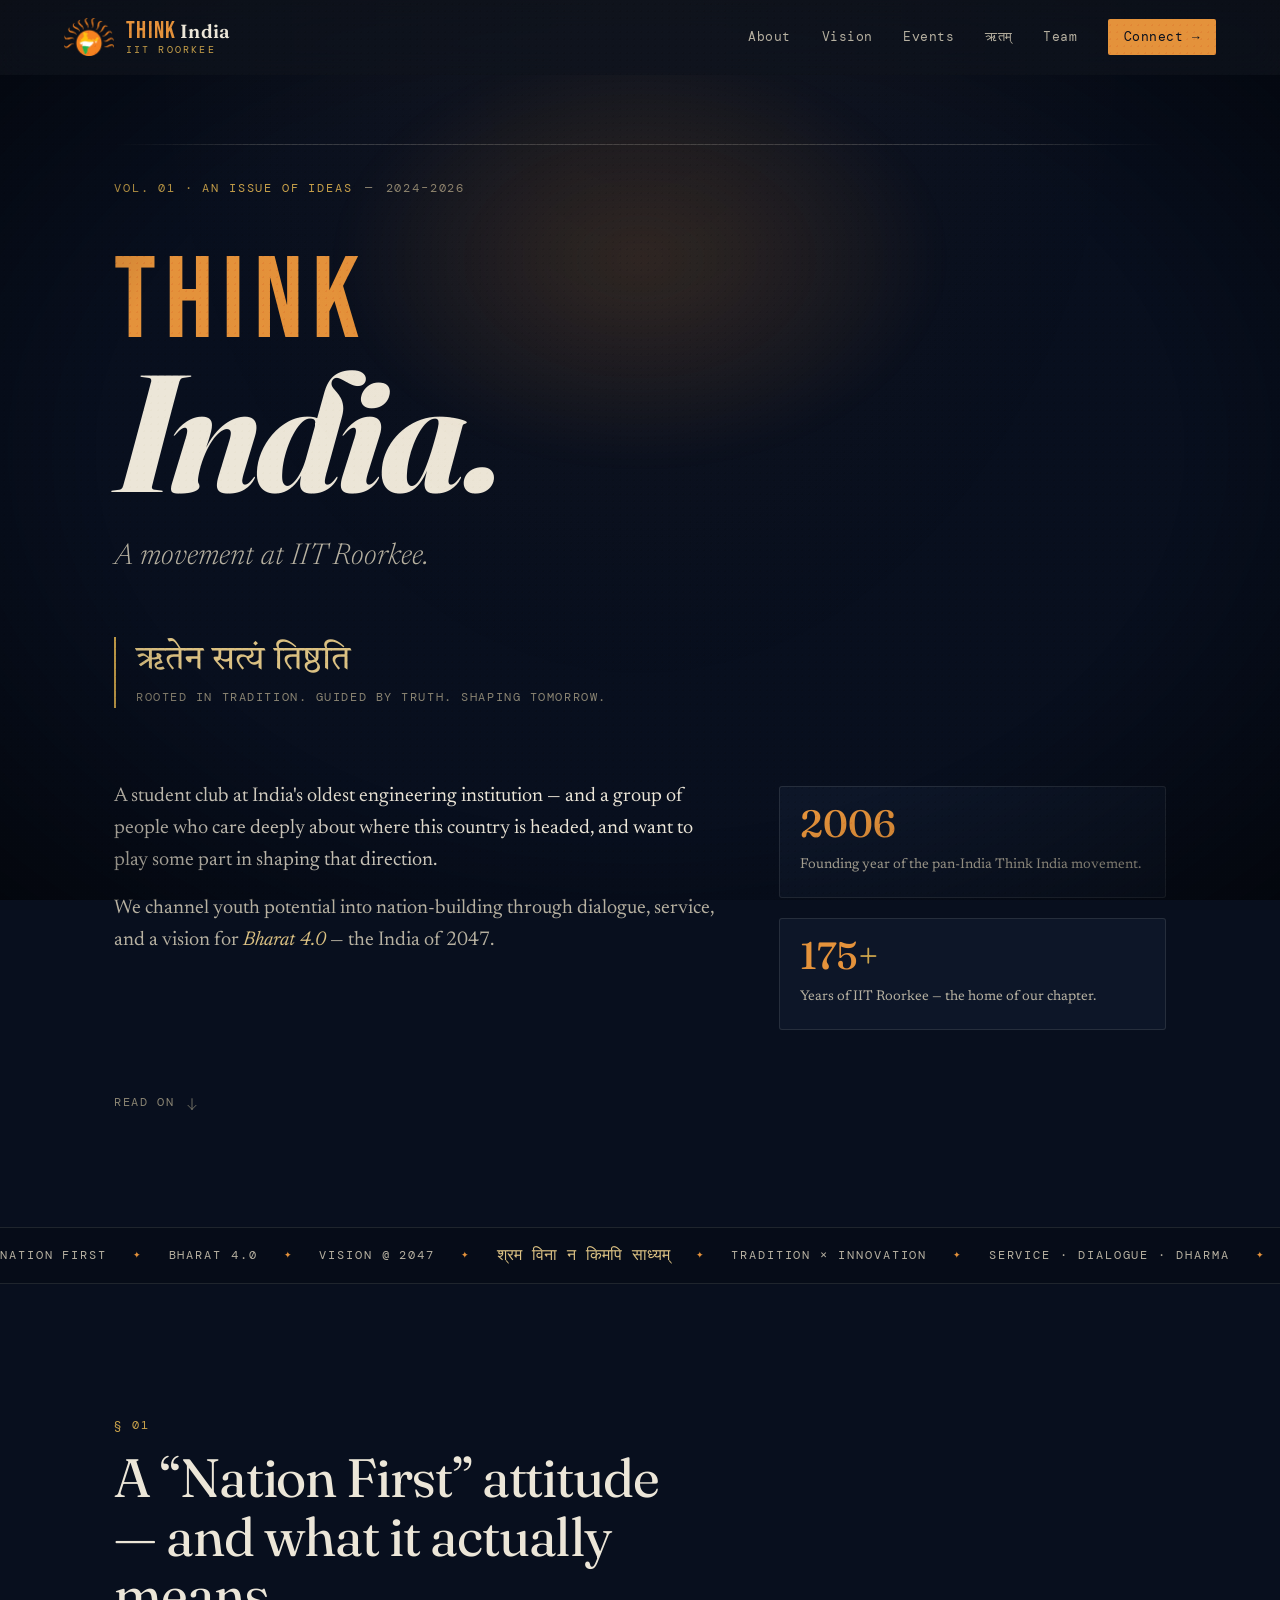
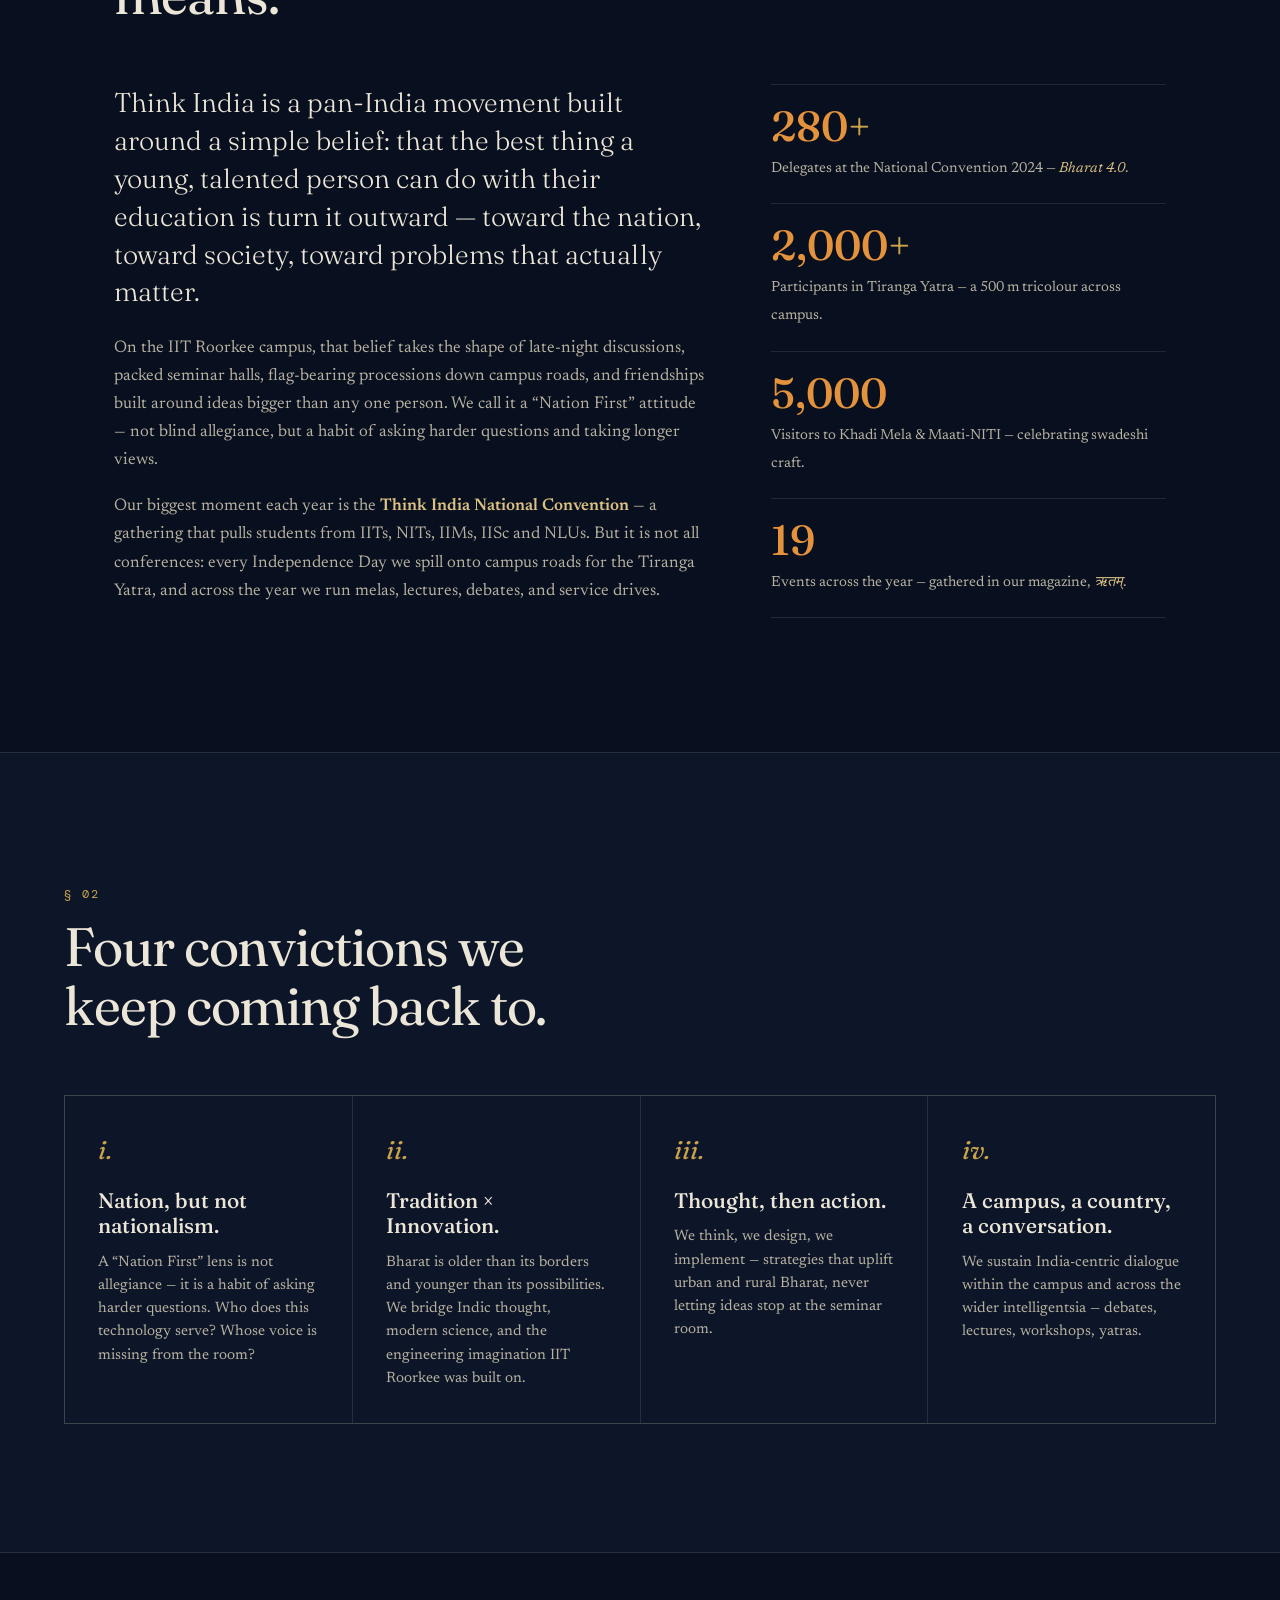
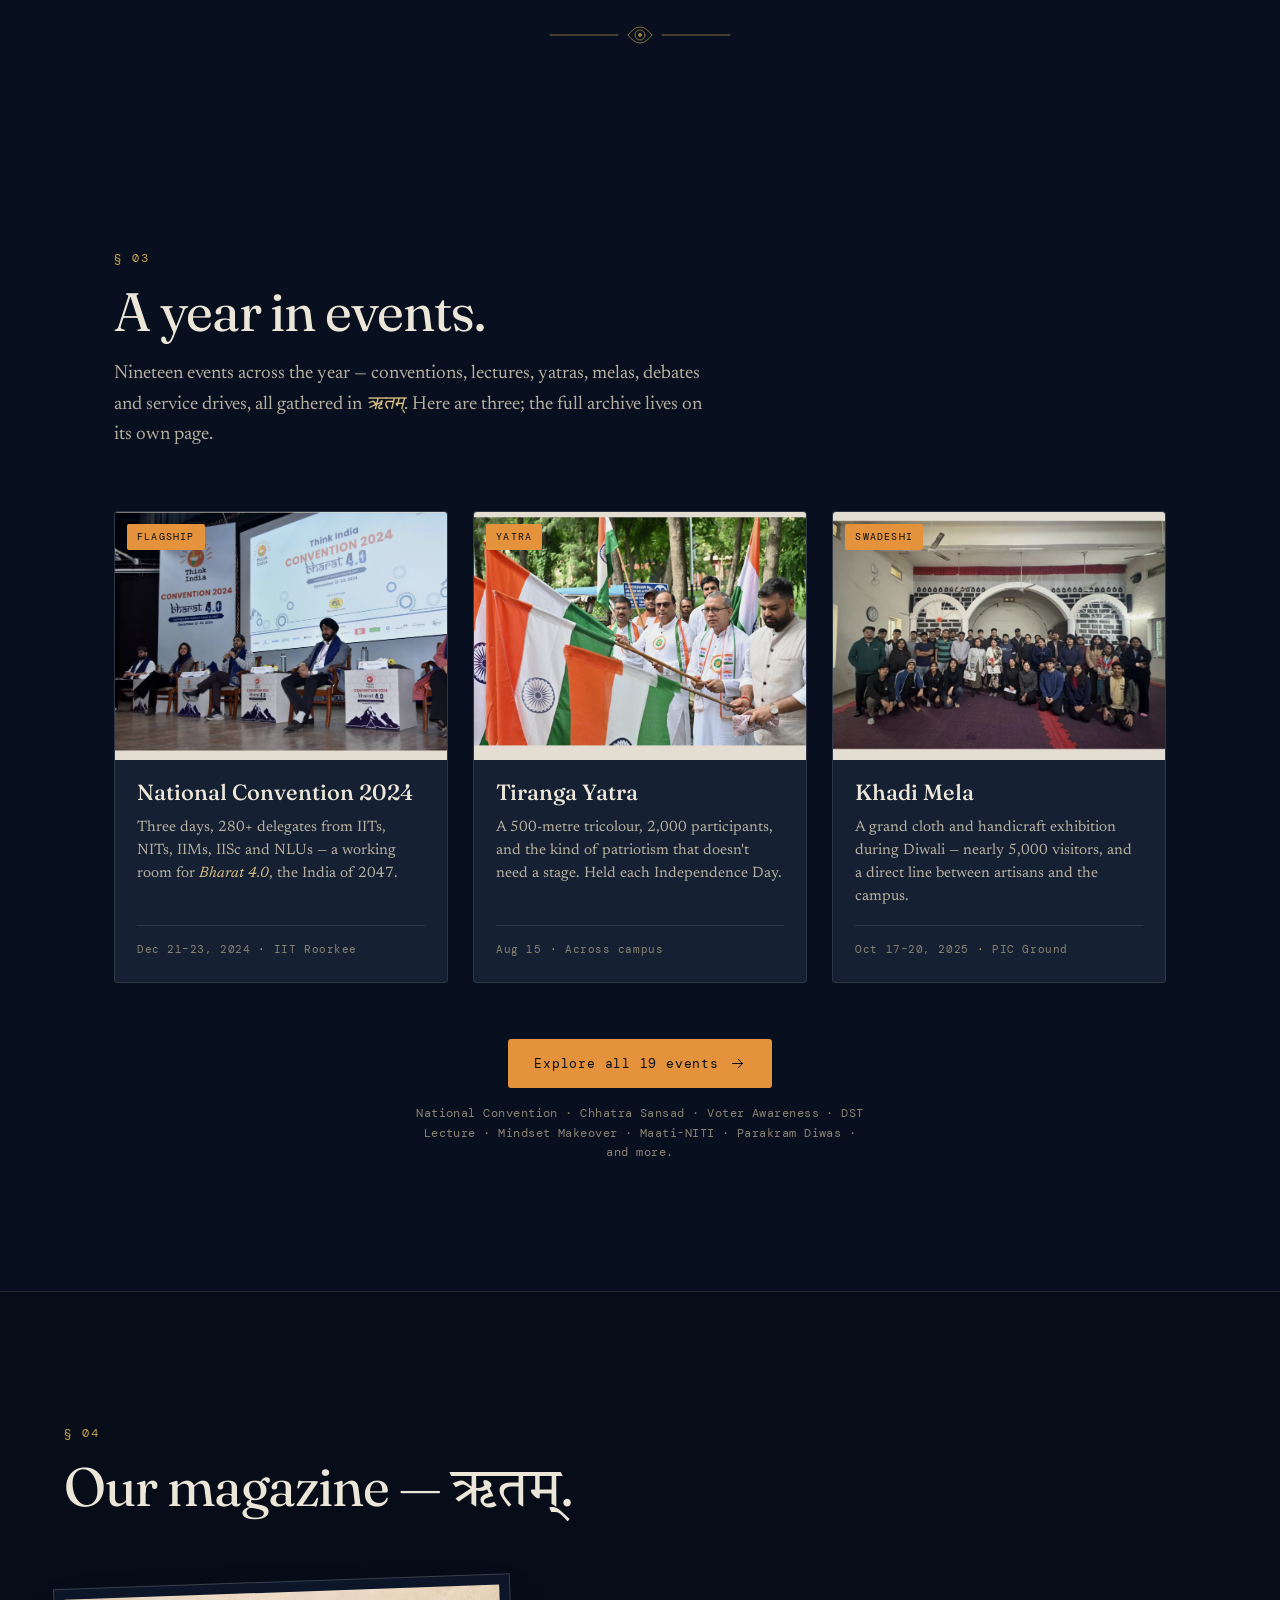
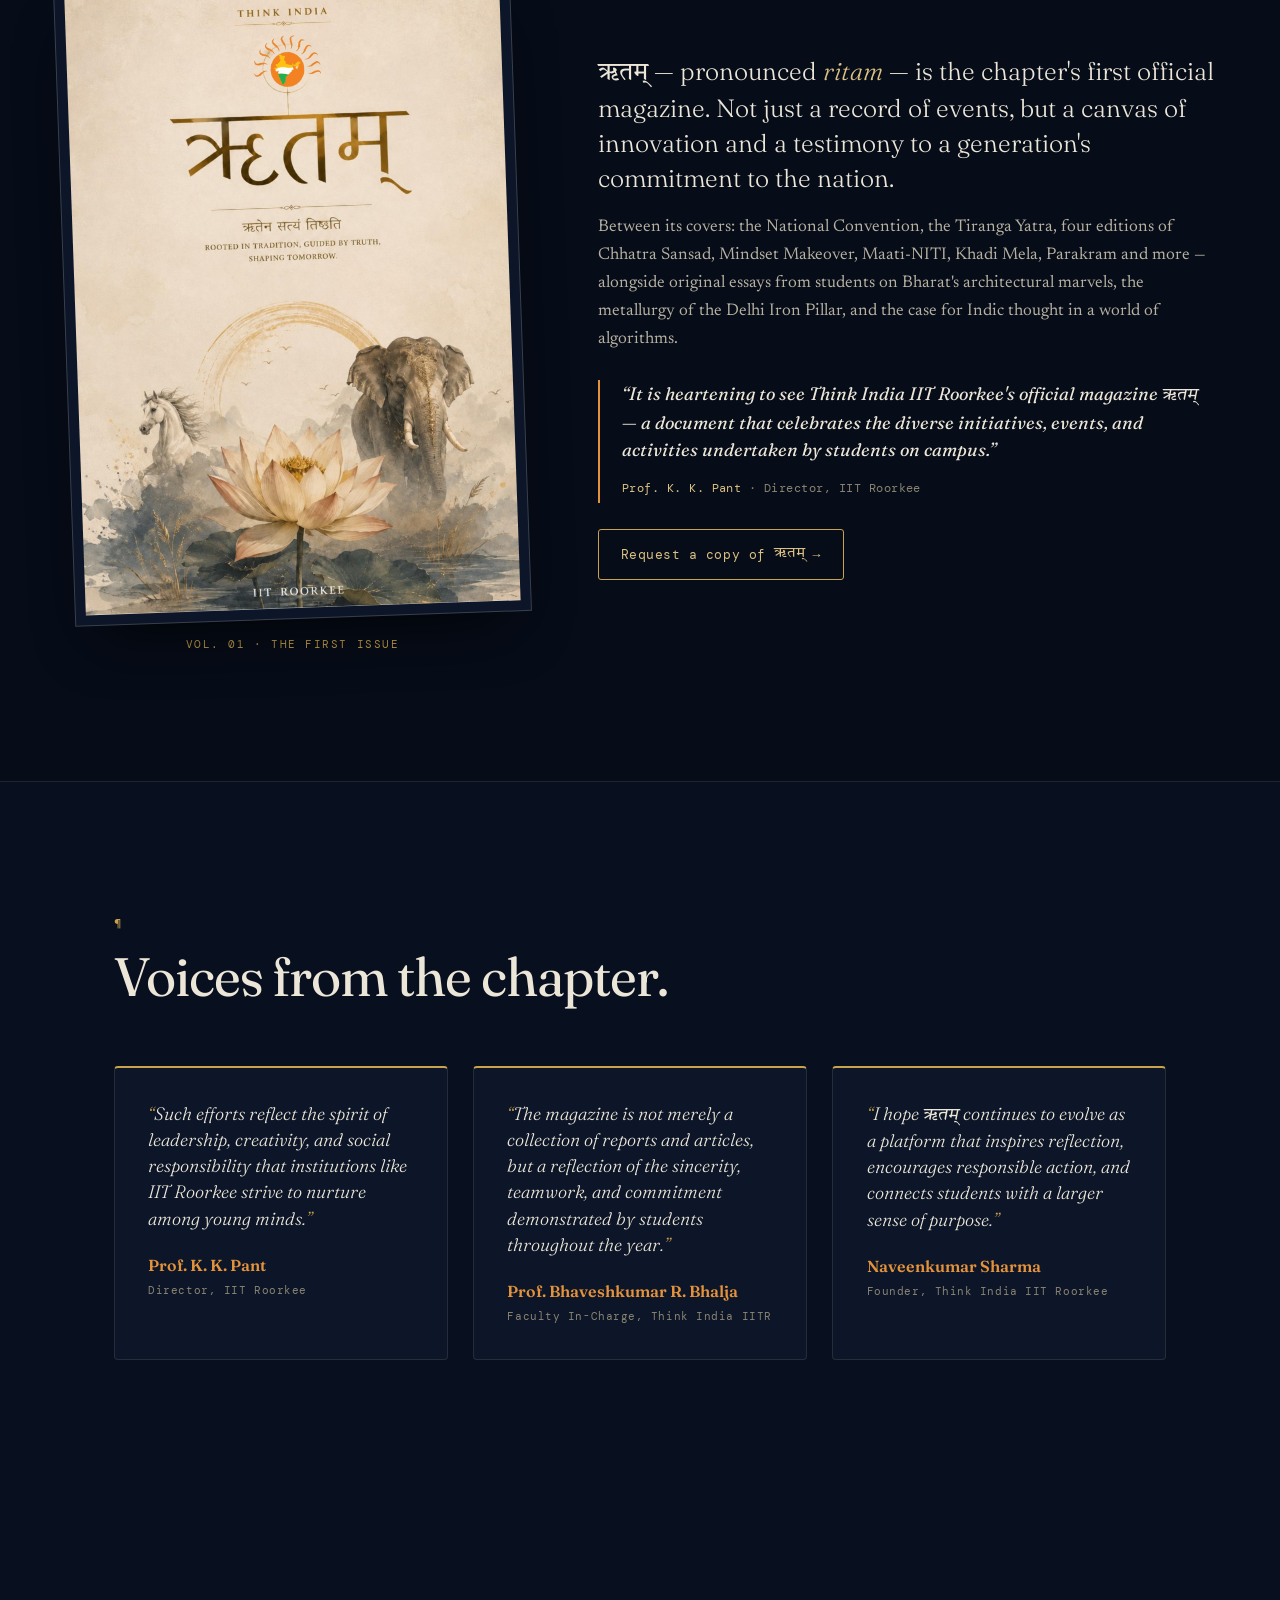
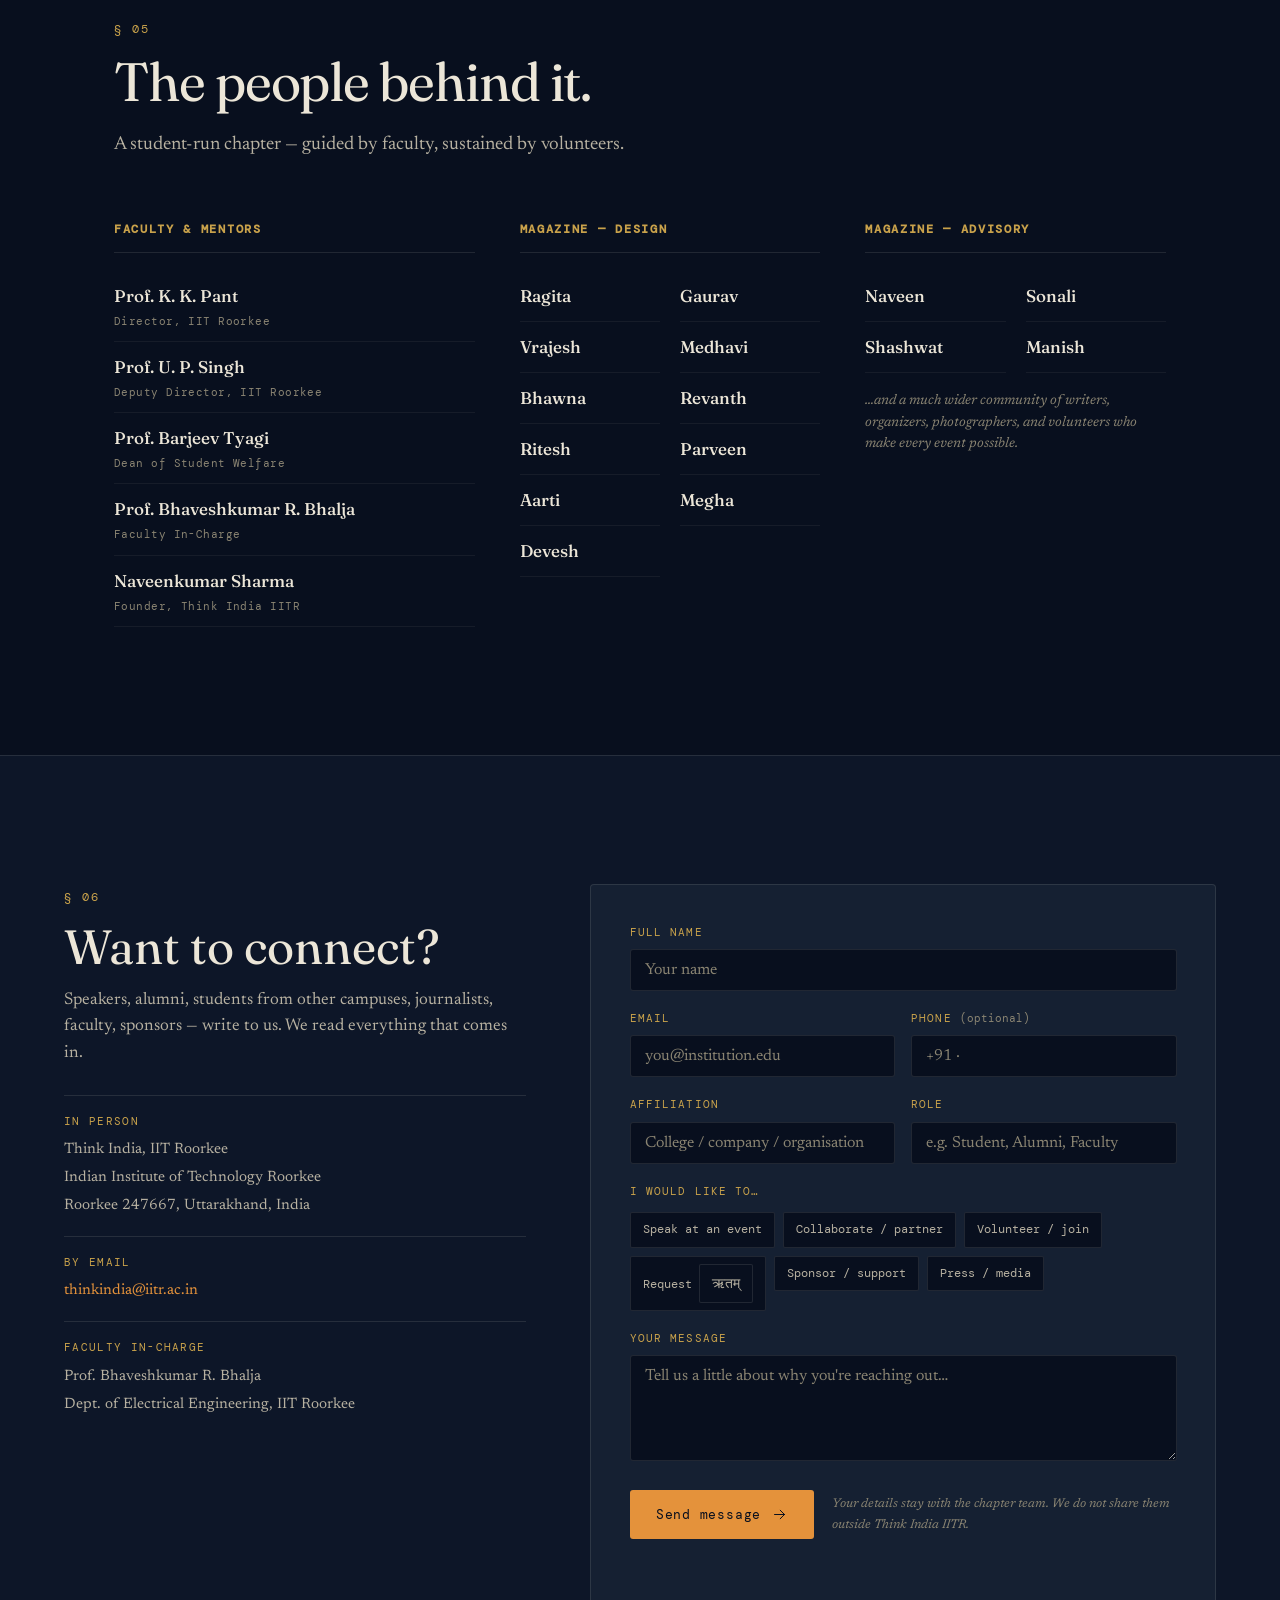
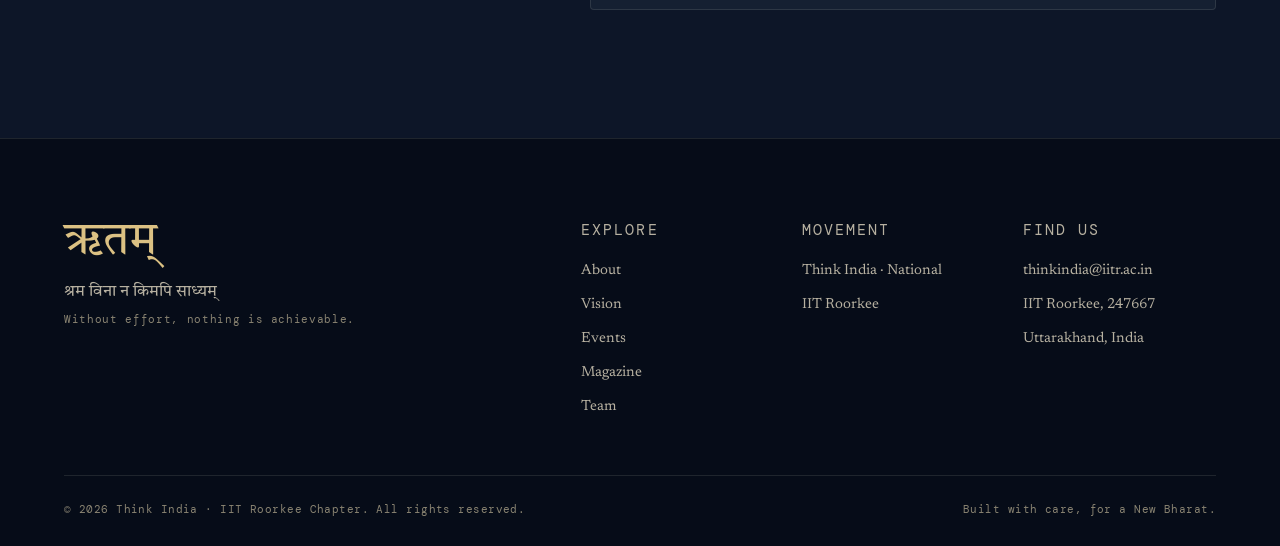
==== commit 1312e088: "Redesign: navy-blue bg, Bebas Neue 'Think', real logo in nav - Background shifted from charcoal to d" ====
--- a/index.html
+++ b/index.html
@@ -9,7 +9,7 @@
   <!-- Fonts: Fraunces (display) + Newsreader (body) + Tiro Devanagari Sanskrit (ऋतम्) + DM Mono (labels) -->
   <link rel="preconnect" href="https://fonts.googleapis.com">
   <link rel="preconnect" href="https://fonts.gstatic.com" crossorigin>
-  <link href="https://fonts.googleapis.com/css2?family=Fraunces:ital,opsz,wght,SOFT,WONK@0,9..144,300..900,0..100,0..1;1,9..144,300..900,0..100,0..1&family=Newsreader:ital,opsz,wght@0,6..72,300..700;1,6..72,300..700&family=Tiro+Devanagari+Sanskrit:ital@0;1&family=DM+Mono:wght@400;500&display=swap" rel="stylesheet">
+  <link href="https://fonts.googleapis.com/css2?family=Bebas+Neue&family=Fraunces:ital,opsz,wght,SOFT,WONK@0,9..144,300..900,0..100,0..1;1,9..144,300..900,0..100,0..1&family=Newsreader:ital,opsz,wght@0,6..72,300..700;1,6..72,300..700&family=Tiro+Devanagari+Sanskrit:ital@0;1&family=DM+Mono:wght@400;500&display=swap" rel="stylesheet">
 
   <link rel="stylesheet" href="styles.css" />
 </head>
@@ -21,29 +21,9 @@
   <!-- ───────────────────────────  NAVBAR  ─────────────────────────── -->
   <header class="nav" id="nav">
     <a href="#top" class="brand" aria-label="Think India IIT Roorkee — home">
-      <svg class="brand-mark" viewBox="0 0 48 48" aria-hidden="true">
-        <g stroke="currentColor" stroke-width="1.4" fill="none" stroke-linecap="round">
-          <circle cx="24" cy="24" r="7.5" fill="currentColor" fill-opacity="0.1"/>
-          <line x1="24" y1="3" x2="24" y2="9"/>
-          <line x1="24" y1="39" x2="24" y2="45"/>
-          <line x1="3" y1="24" x2="9" y2="24"/>
-          <line x1="39" y1="24" x2="45" y2="24"/>
-          <line x1="9.1" y1="9.1" x2="13.4" y2="13.4"/>
-          <line x1="34.6" y1="34.6" x2="38.9" y2="38.9"/>
-          <line x1="38.9" y1="9.1" x2="34.6" y2="13.4"/>
-          <line x1="13.4" y1="34.6" x2="9.1" y2="38.9"/>
-          <line x1="24" y1="6.5" x2="24" y2="11.5" transform="rotate(22.5 24 24)"/>
-          <line x1="24" y1="6.5" x2="24" y2="11.5" transform="rotate(67.5 24 24)"/>
-          <line x1="24" y1="6.5" x2="24" y2="11.5" transform="rotate(112.5 24 24)"/>
-          <line x1="24" y1="6.5" x2="24" y2="11.5" transform="rotate(157.5 24 24)"/>
-          <line x1="24" y1="6.5" x2="24" y2="11.5" transform="rotate(202.5 24 24)"/>
-          <line x1="24" y1="6.5" x2="24" y2="11.5" transform="rotate(247.5 24 24)"/>
-          <line x1="24" y1="6.5" x2="24" y2="11.5" transform="rotate(292.5 24 24)"/>
-          <line x1="24" y1="6.5" x2="24" y2="11.5" transform="rotate(337.5 24 24)"/>
-        </g>
-      </svg>
+      <img src="images/logo-nav.png" class="brand-mark" alt="Think India logo" width="102" height="78" />
       <span class="brand-text">
-        <span class="brand-name">Think India</span>
+        <span class="brand-name"><span class="brand-think">Think</span> India</span>
         <span class="brand-sub">IIT Roorkee</span>
       </span>
     </a>
@@ -51,9 +31,9 @@
     <nav class="nav-links" aria-label="Primary">
       <a href="#about">About</a>
       <a href="#pillars">Vision</a>
-      <a href="#events">Events</a>
+      <a href="events.html">Events</a>
       <a href="#magazine">ऋतम्</a>
-      <a href="#team">Team</a>
+      <a href="team.html">Team</a>
       <a href="#connect" class="nav-cta">Connect →</a>
     </nav>
 
@@ -498,9 +478,9 @@
           <span class="footer-col-title">Explore</span>
           <a href="#about">About</a>
           <a href="#pillars">Vision</a>
-          <a href="#events">Events</a>
+          <a href="events.html">Events</a>
           <a href="#magazine">Magazine</a>
-          <a href="#team">Team</a>
+          <a href="team.html">Team</a>
         </div>
 
         <div class="footer-col">
--- a/styles.css
+++ b/styles.css
@@ -6,11 +6,11 @@
 
 /* ─────────────────────────  TOKENS  ───────────────────────── */
 :root {
-  /* Palette — Midnight Bharat. */
-  --bg:          #10141c;       /* deep midnight navy-charcoal */
-  --surface:     #171c28;       /* sections, panels */
-  --surface-2:   #1f2536;       /* raised cards */
-  --surface-3:   #0c0f15;       /* deepest — magazine band */
+  /* Palette — Midnight Bharat (navy shift). */
+  --bg:          #080f1e;       /* deep midnight navy-blue */
+  --surface:     #0d1628;       /* sections, panels — blue navy */
+  --surface-2:   #152032;       /* raised cards — elevated navy */
+  --surface-3:   #060c18;       /* deepest — magazine band */
 
   --ink:         #ece6d8;       /* primary text — warm parchment */
   --ink-soft:    #b7b1a1;       /* secondary text */
@@ -31,6 +31,7 @@
   --f-body:    "Newsreader", "EB Garamond", Georgia, serif;
   --f-deva:    "Tiro Devanagari Sanskrit", "Newsreader", serif;
   --f-mono:    "DM Mono", "JetBrains Mono", ui-monospace, monospace;
+  --f-bold:    "Bebas Neue", "Anton", Impact, sans-serif;
 
   /* Spacing */
   --shell-pad-x: clamp(20px, 5vw, 80px);
@@ -126,9 +127,9 @@
   color: var(--ink);
 }
 .brand-mark {
-  width: 34px; height: 34px;
-  color: var(--saffron);
+  width: auto; height: 38px;
   flex-shrink: 0;
+  object-fit: contain;
 }
 .brand-text { display: flex; flex-direction: column; line-height: 1.05; }
 .brand-name {
@@ -136,6 +137,17 @@
   font-weight: 600;
   font-size: 19px;
   letter-spacing: 0.01em;
+  display: flex;
+  align-items: baseline;
+  gap: 0.18em;
+}
+.brand-think {
+  font-family: var(--f-bold);
+  font-weight: 400;        /* Bebas Neue has no weight axis — 400 is its bold */
+  font-size: 24px;
+  letter-spacing: 0.06em;
+  color: var(--saffron);
+  line-height: 1;
 }
 .brand-sub {
   font-family: var(--f-mono);
@@ -253,13 +265,19 @@
 }
 .hero-title-pre {
   display: block;
-  font-weight: 300;
+  font-family: var(--f-bold);
+  font-weight: 400;
+  font-style: normal;
+  font-size: clamp(3.2rem, 9vw, 9rem);
+  letter-spacing: 0.08em;
+  color: var(--saffron);
+  line-height: 0.9;
+}
+.hero-title-main {
+  display: block;
+  font-weight: 700;
+  color: var(--ink);
   font-style: italic;
-}
-.hero-title-main {
-  display: block;
-  font-weight: 600;
-  color: var(--saffron);
 }
 .hero-title-sub {
   display: block;
